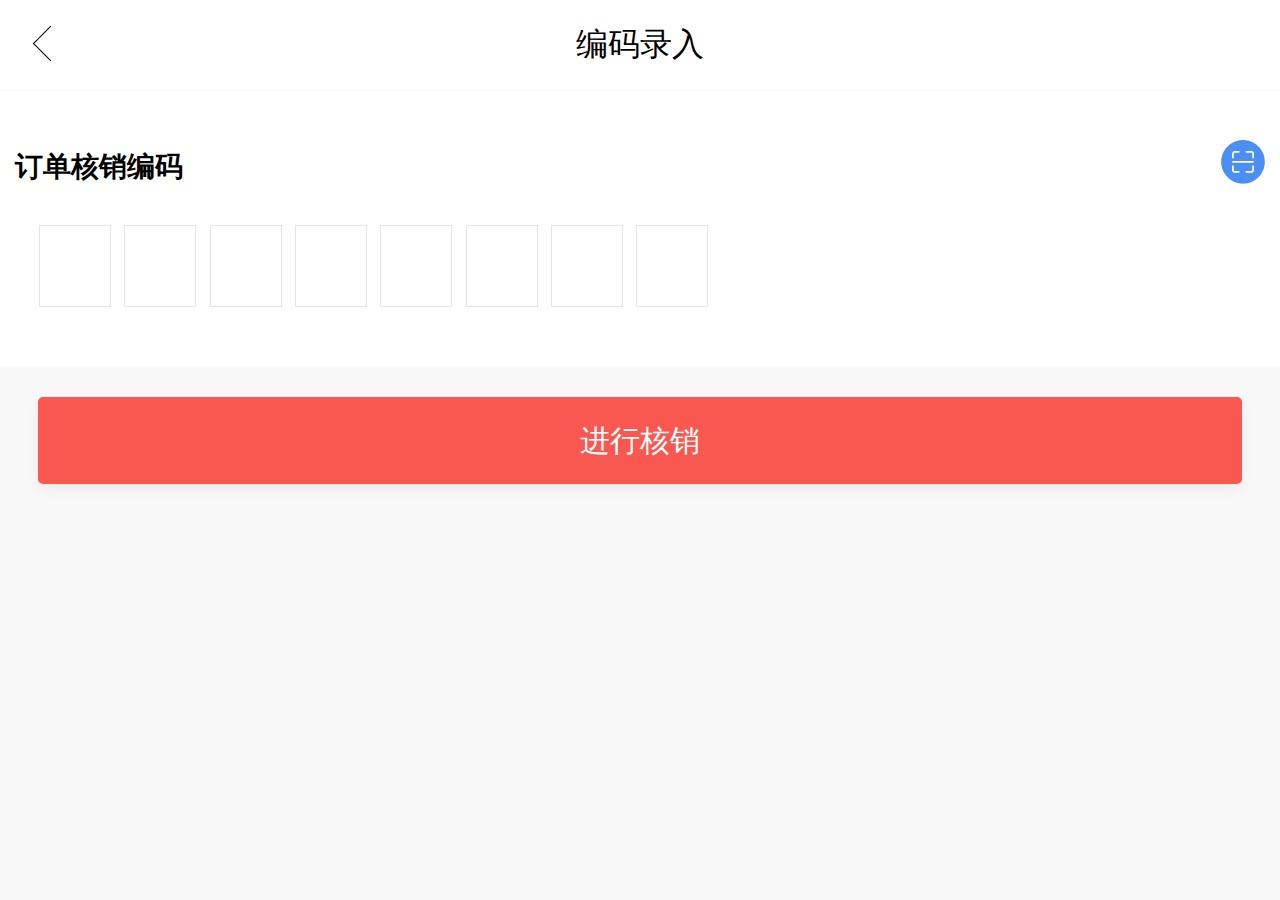
==== ziti/pages/10.1-订单详情 - 副本.html @ eacd0934 "dsadsad" ====
<!DOCTYPE html>
<html lang="zh-cmn-Hans">
<head>
    <meta charset="UTF-8">
<meta name="viewport" content="width=device-width,initial-scale=1,user-scalable=0,viewport-fit=cover">
<link rel="stylesheet" href="../assets/css/zpui.css"/>
<link rel="stylesheet" href="../assets/css/all.css"/>
<link rel="stylesheet" href="../assets/css/all.css"/>
<script src="../assets/js/page.js"></script>

    <title> 编码录入 </title>
</head>
<style>
        *{
            margin:0;
            padding:0;
        }
        #wrap {
            margin:auto;
            width: 300px;
        }
        #wrap input[type=text]{
            width:30px;
            height:20px;
            float:left;
            text-align:center;
        }
    </style>
<body>
<div class="page">
    <div class="page-hd">
        <div class="header bor-1px-b">
    <div class="header-left">
        <a href="javascript:history.go(-1)" class="left-arrow"></a>
    </div>
    <div class="header-title">编码录入</div>
    <div class="header-right">
        <a href="#"></a>
    </div>
</div>
    </div>

    <div class="page-bd">
        <div class="backf padding-60">
            <div class="weui-cell">
                <div class="weui-cell__bd"><span class="fs28 font-600">订单核销编码</span></div>
                <div class="weui-cell__ft"><span class="images-45"><img src="../assets/images/codeset.png"></span></div>
            </div>
            <div class="pwd-box">
                <input type="tel" maxlength="8" class="pwd-input" id="pwd-input">
                <div class="fake-box">
                    <input type="text" readonly="">
                    <input type="text" readonly="">
                    <input type="text" readonly="">
                    <input type="text" readonly="">
                    <input type="text" readonly="">
                    <input type="text" readonly="">
                    <input type="text" readonly="">
                    <input type="text" readonly="">
                </div>
            </div>
        </div>
        <div class="guly"><a href="#" class="button-an">进行核销</a></div>
    </div>

</div>




<script src="../assets/js/lib/jquery-2.1.4.js"></script>
<script src="../assets/js/jquery-weui.min.js"></script>

<script src="../assets/js/lib/jquery.min.2.1.3.js"></script>
<script src="../assets/js/lib/weui.min.js"></script>
<script src="../assets/js/comm.js"></script>

<script>
    var $input = $(".fake-box input");
    $("#pwd-input").on("input", function() {
        var pwd = $(this).val().trim();
        for (var i = 0, len = pwd.length; i < len; i++) {
            $input.eq("" + i + "").val(pwd[i]);
        }
        $input.each(function() {
            var index = $(this).index();
            if (index >= len) {
                $(this).val("");
            }
        });
        if (len == 8) {
            //执行其他操作
        }
    });
</script>



<!-- <script>

    $(".yter").keyup(function(){
        var str = $(this).val();
        var len =  str.length;
        if(len>=6){
            return 
        }
       
    });
        $(function () {
          $(".i-text").keyup(function()
          {
              console.log('asdfsaf');
            var inp_v = $(this).val();
            var inp_l = inp_v.length;

            for( var x = 0; x<=6; x++)
            {
              $("p").html( inp_l );
      
              $(".sixDigitPassword").find("i").eq( inp_l ).addClass("active").siblings("i").removeClass("active");
              $(".sixDigitPassword").find("i").eq( inp_l ).prevAll("i").find("b").css({"display":"block"});
              $(".sixDigitPassword").find("i").eq( inp_l - 1 ).nextAll("i").find("b").css({"display":"none"});
      
              $(".guangbiao").css({"left":inp_l * 51});
      
              if( inp_l == 0)
              {
                $(".sixDigitPassword").find("i").eq( 0 ).addClass("active").siblings("i").removeClass("active");
                $(".sixDigitPassword").find("b").css({"display":"none"});
                $(".guangbiao").css({"left":0});
              }
              else if( inp_l == 6)
              {
                $(".sixDigitPassword").find("b").css({"display":"block"});
                $(".sixDigitPassword").find("i").eq(5).addClass("active").siblings("i").removeClass("active");
                $(".guangbiao").css({"left":5 * 51});
              }
      
      
            }
          });
        })
      </script> -->
      



</body>
</html>
---- ziti/assets/css/zpui.css ----
html {
  -ms-text-size-adjust: 100%;
  -webkit-text-size-adjust: 100%;
}

body {
  line-height: 1.6;
  font-family: "PingFang SC", "Hiragino Sans GB", "Microsoft YaHei", sans-serif;
  font-size: 12px;
  background-color: #f8f8f8;
}

* {
  margin: 0;
  padding: 0;
}

a img {
  border: 0;
}

a {
  text-decoration: none;
  -webkit-tap-highlight-color: rgba(0, 0, 0, 0);
  color: #292828;
}

.bor-1px,
.bor-1px-t,
.bor-1px-b,
.bor-1px-tb,
.bor-1px-l,
.bor-1px-r {
  position: relative;
}

.bor-1px:before {
  content: " ";
  position: absolute;
  left: 0;
  top: 0;
  width: 200%;
  height: 1px;
  border: 1px solid #f5f5f5;
  color: #f5f5f5;
  height: 200%;
  -webkit-transform-origin: left top;
          transform-origin: left top;
  -webkit-transform: scale(0.5);
          transform: scale(0.5);
}

.bor-1px-t:before {
  content: " ";
  position: absolute;
  left: 0;
  top: 0;
  right: 0;
  height: 1px;
  border-top: 1px solid #eeeeee;
  color: #eeeeee;
  /*no*/
  -webkit-transform-origin: 0 0;
          transform-origin: 0 0;
  -webkit-transform: scaleY(0.5);
          transform: scaleY(0.5);
}

.bor-1px-b:after {
  content: " ";
  position: absolute;
  left: 0;
  bottom: 0;
  right: 0;
  height: 1px;
  border-bottom: 1px solid #eeeeee;
  color: #eeeeee;
  -webkit-transform-origin: 0 100%;
          transform-origin: 0 100%;
  -webkit-transform: scaleY(0.5);
          transform: scaleY(0.5);
}

.bor-1px-tb:before {
  content: " ";
  position: absolute;
  left: 0;
  top: 0;
  right: 0;
  height: 1px;
  border-top: 1px solid #eeeeee;
  color: #eeeeee;
  /*no*/
  -webkit-transform-origin: 0 0;
          transform-origin: 0 0;
  -webkit-transform: scaleY(0.5);
          transform: scaleY(0.5);
}

.bor-1px-tb:after {
  content: " ";
  position: absolute;
  left: 0;
  bottom: 0;
  right: 0;
  height: 1px;
  border-bottom: 1px solid #eeeeee;
  color: #eeeeee;
  -webkit-transform-origin: 0 100%;
          transform-origin: 0 100%;
  -webkit-transform: scaleY(0.5);
          transform: scaleY(0.5);
}

.bor-1px-l:before {
  content: " ";
  position: absolute;
  left: 0;
  top: 0;
  width: 1px;
  bottom: 0;
  border-left: 1px solid #eeeeee;
  color: #eeeeee;
  -webkit-transform-origin: 0 0;
          transform-origin: 0 0;
  -webkit-transform: scaleX(0.5);
          transform: scaleX(0.5);
}

.bor-1px-r:after {
  content: " ";
  position: absolute;
  right: 0;
  top: 0;
  width: 1px;
  bottom: 0;
  border-right: 1px solid #eeeeee;
  color: #eeeeee;
  -webkit-transform-origin: 100% 0;
          transform-origin: 100% 0;
  -webkit-transform: scaleX(0.5);
          transform: scaleX(0.5);
}

@font-face {
  font-weight: normal;
  font-style: normal;
  font-family: "weui";
  src: url('[data-uri]') format('truetype');
}

[class^="weui-icon-"],
[class*=" weui-icon-"] {
  display: inline-block;
  vertical-align: middle;
  font: normal normal normal 14px/1 "weui";
  font-size: inherit;
  text-rendering: auto;
  -webkit-font-smoothing: antialiased;
}

[class^="weui-icon-"]:before,
[class*=" weui-icon-"]:before {
  display: inline-block;
  margin-left: .2em;
  margin-right: .2em;
}

.weui-icon-circle:before {
  content: "\EA01";
}

/* '' */

.weui-icon-download:before {
  content: "\EA02";
}

/* '' */

.weui-icon-info:before {
  content: "\EA03";
}

/* '' */

.weui-icon-safe-success:before {
  content: "\EA04";
}

/* '' */

.weui-icon-safe-warn:before {
  content: "\EA05";
}

/* '' */

.weui-icon-success:before {
  content: "\EA06";
}

/* '' */

.weui-icon-success-circle:before {
  content: "\EA07";
}

/* '' */

.weui-icon-success-no-circle:before {
  content: "\EA08";
}

/* '' */

.weui-icon-waiting:before {
  content: "\EA09";
}

/* '' */

.weui-icon-waiting-circle:before {
  content: "\EA0A";
}

/* '' */

.weui-icon-warn:before {
  content: "\EA0B";
}

/* '' */

.weui-icon-info-circle:before {
  content: "\EA0C";
}

/* '' */

.weui-icon-cancel:before {
  content: "\EA0D";
}

/* '' */

.weui-icon-search:before {
  content: "\EA0E";
}

/* '' */

.weui-icon-clear:before {
  content: "\EA0F";
}

/* '' */

.weui-icon-back:before {
  content: "\EA10";
}

/* '' */

.weui-icon-delete:before {
  content: "\EA11";
}

/* '' */

[class^="weui-icon_"]:before,
[class*=" weui-icon_"]:before {
  margin: 0;
}

.weui-icon-success {
  font-size: 23px;
  color: #09BB07;
}

.weui-icon-waiting {
  font-size: 23px;
  color: #10AEFF;
}

.weui-icon-warn {
  font-size: 23px;
  color: #F43530;
}

.weui-icon-info {
  font-size: 23px;
  color: #10AEFF;
}

.weui-icon-success-circle {
  font-size: 23px;
  color: #09BB07;
}

.weui-icon-success-no-circle {
  font-size: 23px;
  color: #09BB07;
}

.weui-icon-waiting-circle {
  font-size: 23px;
  color: #10AEFF;
}

.weui-icon-circle {
  font-size: 23px;
  color: #C9C9C9;
}

.weui-icon-download {
  font-size: 23px;
  color: #09BB07;
}

.weui-icon-info-circle {
  font-size: 23px;
  color: #09BB07;
}

.weui-icon-safe-success {
  color: #09BB07;
}

.weui-icon-safe-warn {
  color: #FFBE00;
}

.weui-icon-cancel {
  color: #F43530;
  font-size: 22px;
}

.weui-icon-search {
  color: #B2B2B2;
  font-size: 14px;
}

.weui-icon-clear {
  color: #B2B2B2;
  font-size: 14px;
}

.weui-icon-delete.weui-icon_gallery-delete {
  color: #FFFFFF;
  font-size: 22px;
}

.weui-icon_msg {
  font-size: 93px;
}

.weui-icon_msg.weui-icon-warn {
  color: #F76260;
}

.weui-icon_msg-primary {
  font-size: 93px;
}

.weui-icon_msg-primary.weui-icon-warn {
  color: #FFBE00;
}

.weui-btn {
  position: relative;
  display: block;
  margin-left: auto;
  margin-right: auto;
  padding-left: 14px;
  padding-right: 14px;
  box-sizing: border-box;
  font-size: 18px;
  text-align: center;
  text-decoration: none;
  color: #FFFFFF;
  line-height: 2.55555556;
  /*no*/
  border-radius: 5px;
  -webkit-tap-highlight-color: rgba(0, 0, 0, 0);
  overflow: hidden;
}

.weui-btn:after {
  display: none;
  content: " ";
  width: 200%;
  height: 200%;
  position: absolute;
  top: 0;
  left: 0;
  border: 1px solid rgba(0, 0, 0, 0.2);
  -webkit-transform: scale(0.5);
          transform: scale(0.5);
  -webkit-transform-origin: 0 0;
          transform-origin: 0 0;
  box-sizing: border-box;
  border-radius: 10px;
}

.weui-btn_inline {
  display: inline-block;
}

.weui-btn_default {
  color: #000000;
  background-color: #F8F8F8;
}

.weui-btn_default:not(.weui-btn_disabled):visited {
  color: #000000;
}

.weui-btn_default:not(.weui-btn_disabled):active {
  color: rgba(0, 0, 0, 0.6);
  background-color: #DEDEDE;
}

.weui-btn_primary {
  background-color: #1AAD19;
}

.weui-btn_primary:not(.weui-btn_disabled):visited {
  color: #FFFFFF;
}

.weui-btn_primary:not(.weui-btn_disabled):active {
  color: rgba(255, 255, 255, 0.6);
  background-color: #179B16;
}

.weui-btn_warn {
  background-color: #E64340;
}

.weui-btn_warn:not(.weui-btn_disabled):visited {
  color: #FFFFFF;
}

.weui-btn_warn:not(.weui-btn_disabled):active {
  color: rgba(255, 255, 255, 0.6);
  background-color: #CE3C39;
}

.weui-btn_disabled {
  color: rgba(255, 255, 255, 0.6);
}

.weui-btn_disabled.weui-btn_default {
  color: rgba(0, 0, 0, 0.3);
  background-color: #F7F7F7;
}

.weui-btn_disabled.weui-btn_primary {
  background-color: #9ED99D;
}

.weui-btn_disabled.weui-btn_warn {
  background-color: #EC8B89;
}

.weui-btn_loading .weui-loading {
  margin: -0.2em 0.34em 0 0;
}

.weui-btn_loading.weui-btn_primary,
.weui-btn_loading.weui-btn_warn {
  color: rgba(255, 255, 255, 0.6);
}

.weui-btn_loading.weui-btn_primary {
  background-color: #179B16;
}

.weui-btn_loading.weui-btn_warn {
  background-color: #CE3C39;
}

.weui-btn_plain-primary {
  color: #1aad19;
  border: 0.006667rem solid #1aad19;
}

.weui-btn_plain-primary:not(.weui-btn_plain-disabled):active {
  color: rgba(26, 173, 25, 0.6);
  border-color: rgba(26, 173, 25, 0.6);
}

.weui-btn_plain-primary:after {
  border-width: 0;
}

.weui-btn_plain-default {
  color: #353535;
  border: 0.006667rem solid #353535;
}

.weui-btn_plain-default:not(.weui-btn_plain-disabled):active {
  color: rgba(53, 53, 53, 0.6);
  border-color: rgba(53, 53, 53, 0.6);
}

.weui-btn_plain-default:after {
  border-width: 0;
}

.weui-btn_plain-disabled {
  color: rgba(0, 0, 0, 0.2);
  border-color: rgba(0, 0, 0, 0.2);
}

button.weui-btn,
input.weui-btn {
  width: 100%;
  border-width: 0;
  outline: 0;
  -webkit-appearance: none;
}

button.weui-btn:focus,
input.weui-btn:focus {
  outline: 0;
}

button.weui-btn_inline,
input.weui-btn_inline,
button.weui-btn_mini,
input.weui-btn_mini {
  width: auto;
}

button.weui-btn_plain-primary,
input.weui-btn_plain-primary,
button.weui-btn_plain-default,
input.weui-btn_plain-default {
  border-width: 1px;
  background-color: transparent;
}

button {
  display: inline-block;
  border: 1px solid #eee;
  background-color: #fff;
  border-radius: 3px;
  position: relative;
  height: 36px;
  line-height: 36px;
  min-width: 60px;
}

.weui-btn_mini {
  display: inline-block;
  padding: 0 1.32em;
  line-height: 2.3;
  font-size: 0.086667rem;
}

/*gap between btn*/

.weui-btn + .weui-btn {
  margin-top: 0.1rem;
}

.weui-btn.weui-btn_inline + .weui-btn.weui-btn_inline {
  margin-top: auto;
  margin-left: 0.1rem;
}

.weui-btn-area {
  margin: 1.17647059em 0.1rem 0.3em;
}

.weui-btn-area_inline {
  display: -webkit-box;
  display: -webkit-flex;
  display: flex;
}

.weui-btn-area_inline .weui-btn {
  margin-top: auto;
  margin-right: 0.1rem;
  width: 100%;
  -webkit-box-flex: 1;
  -webkit-flex: 1;
          flex: 1;
}

.weui-btn-area_inline .weui-btn:last-child {
  margin-right: 0;
}

/*
z-index:
0: .weui-swiped-btn
1: .weui-cell_swiped .weui-cell__bd
2: .weui-cells和.weui-cell的1px线
*/

.weui-cells {
  margin-top: 1.17647059em;
  /*no*/
  background-color: #FFFFFF;
  line-height: 1.47058824;
  /*no*/
  font-size: 17px;
  overflow: hidden;
  position: relative;
}

.weui-cells:before {
  content: " ";
  position: absolute;
  left: 0;
  top: 0;
  right: 0;
  height: 1px;
  border-top: 1px solid #eeeeee;
  color: #eeeeee;
  /*no*/
  -webkit-transform-origin: 0 0;
          transform-origin: 0 0;
  -webkit-transform: scaleY(0.5);
          transform: scaleY(0.5);
  z-index: 2;
}

.weui-cells:after {
  content: " ";
  position: absolute;
  left: 0;
  bottom: 0;
  right: 0;
  height: 1px;
  border-bottom: 1px solid #eeeeee;
  color: #eeeeee;
  -webkit-transform-origin: 0 100%;
          transform-origin: 0 100%;
  -webkit-transform: scaleY(0.5);
          transform: scaleY(0.5);
  z-index: 2;
}

.weui-cells__title {
  margin-top: .77em;
  margin-bottom: .77em;
  padding-left: 15px;
  padding-right: 15px;
  color: #6e6e6e;
  font-size: 14px;
}

.weui-cells__title + .weui-cells {
  margin-top: 0;
}

.weui-cells__tips {
  margin-top: .3em;
  color: #6e6e6e;
  padding-left: 15px;
  padding-right: 15px;
  font-size: 14px;
}

.weui-cell {
  padding: 10px 15px;
  position: relative;
  display: -webkit-box;
  display: -webkit-flex;
  display: flex;
  -webkit-box-align: center;
  -webkit-align-items: center;
          align-items: center;
}

.weui-cell:before {
  content: " ";
  position: absolute;
  left: 0;
  top: 0;
  right: 0;
  height: 1px;
  border-top: 1px solid #eeeeee;
  color: #eeeeee;
  /*no*/
  -webkit-transform-origin: 0 0;
          transform-origin: 0 0;
  -webkit-transform: scaleY(0.5);
          transform: scaleY(0.5);
  left: 15px;
  z-index: 2;
}

.weui-cell:first-child:before {
  display: none;
}

.weui-cell_primary {
  -webkit-box-align: start;
  -webkit-align-items: flex-start;
          align-items: flex-start;
}

.weui-cell__bd {
  -webkit-box-flex: 1;
  -webkit-flex: 1;
          flex: 1;
}

.weui-cell__ft {
  text-align: right;
  color: #6e6e6e;
}

.weui-cell_swiped {
  display: block;
  padding: 0;
}

.weui-cell_swiped > .weui-cell__bd {
  position: relative;
  z-index: 1;
  background-color: #FFFFFF;
}

.weui-cell_swiped > .weui-cell__ft {
  position: absolute;
  right: 0;
  top: 0;
  bottom: 0;
  display: -webkit-box;
  display: -webkit-flex;
  display: flex;
  color: #FFFFFF;
}

.weui-swiped-btn {
  display: block;
  padding: 0.066667rem 1em;
  line-height: 1.47058824;
  /*no*/
  color: inherit;
}

.weui-swiped-btn_default {
  background-color: #C7C7CC;
}

.weui-swiped-btn_warn {
  background-color: #FF3B30;
}

.weui-cell_access {
  -webkit-tap-highlight-color: rgba(0, 0, 0, 0);
  color: inherit;
}

.weui-cell_access:active {
  background-color: rgba(246, 246, 246, 0.6);
}

.weui-cell_access .weui-cell__ft {
  padding-right: 13px;
  position: relative;
}

.weui-cell_access .weui-cell__ft:after {
  content: " ";
  display: inline-block;
  height: 6px;
  width: 6px;
  border-width: 0.006667rem 0.006667rem 0 0;
  border-color: #C8C8CD;
  border-style: solid;
  -webkit-transform: matrix(0.71, 0.71, -0.71, 0.71, 0, 0);
          transform: matrix(0.71, 0.71, -0.71, 0.71, 0, 0);
  position: relative;
  top: -2px;
  /*no*/
  position: absolute;
  top: 50%;
  margin-top: -4px;
  right: 2px;
}

.weui-cell_link {
  color: #586C94;
  font-size: 14px;
}

.weui-cell_link:first-child:before {
  display: block;
}

.weui-check__label {
  -webkit-tap-highlight-color: rgba(0, 0, 0, 0);
}

.weui-check__label:active {
  background-color: rgba(246, 246, 246, 0.6);
}

.weui-check {
  position: absolute;
  left: -9999em;
}

.weui-cells_radio .weui-cell__ft {
  padding-left: 0.35em;
  /*no*/
}

.weui-cells_radio .weui-check:checked + .weui-icon-checked:before {
  display: block;
  content: '\EA08';
  color: #09BB07;
  font-size: 16px;
}

.weui-cells_checkbox .weui-cell__hd {
  padding-right: 0.35em;
  /*no*/
}

.weui-cells_checkbox .weui-icon-checked:before {
  content: '\EA01';
  color: #C9C9C9;
  font-size: 18px;
  display: block;
}

.weui-cells_checkbox .weui-check:checked + .weui-icon-checked:before {
  content: '\EA06';
  color: #ff768d;
}

.weui-label {
  display: block;
  width: 0.7rem;
  word-wrap: break-word;
  word-break: break-all;
}

.weui-input {
  width: 100%;
  border: 0;
  outline: 0;
  -webkit-appearance: none;
  background-color: transparent;
  font-size: inherit;
  color: inherit;
  height: 1.47058824em;
  /*no*/
  line-height: 1.47058824;
  /*no*/
  font-family: "PingFang SC", "Hiragino Sans GB", "Microsoft YaHei";
}

.weui-input::-webkit-outer-spin-button,
.weui-input::-webkit-inner-spin-button {
  -webkit-appearance: none;
  margin: 0;
}

.weui-textarea {
  display: block;
  border: 0;
  resize: none;
  width: 100%;
  color: inherit;
  font-size: 1em;
  line-height: inherit;
  outline: 0;
}

.weui-textarea-counter {
  color: #B2B2B2;
  text-align: right;
}

.weui-cell_warn .weui-textarea-counter {
  color: #E64340;
}

.weui-toptips {
  display: none;
  position: fixed;
  -webkit-transform: translateZ(0);
          transform: translateZ(0);
  top: 0;
  left: 0;
  right: 0;
  padding: 5px;
  font-size: 14px;
  text-align: center;
  color: #FFF;
  z-index: 5000;
  word-wrap: break-word;
  word-break: break-all;
}

.weui-toptips_warn {
  background-color: #E64340;
}

.weui-cells_form .weui-cell__ft {
  font-size: 0;
}

.weui-cells_form .weui-icon-warn {
  display: none;
}

.weui-cells_form input,
.weui-cells_form textarea,
.weui-cells_form label[for] {
  -webkit-tap-highlight-color: rgba(0, 0, 0, 0);
}

.weui-cell_warn {
  color: #E64340;
}

.weui-cell_warn .weui-icon-warn {
  display: inline-block;
}

.weui-form-preview {
  position: relative;
  background-color: #FFFFFF;
}

.weui-form-preview:before {
  content: " ";
  position: absolute;
  left: 0;
  top: 0;
  right: 0;
  height: 1px;
  border-top: 1px solid #eeeeee;
  color: #eeeeee;
  /*no*/
  -webkit-transform-origin: 0 0;
          transform-origin: 0 0;
  -webkit-transform: scaleY(0.5);
          transform: scaleY(0.5);
}

.weui-form-preview:after {
  content: " ";
  position: absolute;
  left: 0;
  bottom: 0;
  right: 0;
  height: 1px;
  border-bottom: 1px solid #eeeeee;
  color: #eeeeee;
  -webkit-transform-origin: 0 100%;
          transform-origin: 0 100%;
  -webkit-transform: scaleY(0.5);
          transform: scaleY(0.5);
}

.weui-form-preview__hd {
  position: relative;
  padding: 0.066667rem 0.1rem;
  text-align: right;
  line-height: 2.5em;
}

.weui-form-preview__hd:after {
  content: " ";
  position: absolute;
  left: 0;
  bottom: 0;
  right: 0;
  height: 1px;
  border-bottom: 1px solid #eeeeee;
  color: #eeeeee;
  -webkit-transform-origin: 0 100%;
          transform-origin: 0 100%;
  -webkit-transform: scaleY(0.5);
          transform: scaleY(0.5);
  left: 0.1rem;
}

.weui-form-preview__hd .weui-form-preview__value {
  font-style: normal;
  font-size: 1.6em;
}

.weui-form-preview__bd {
  padding: 0.066667rem 0.1rem;
  font-size: .9em;
  text-align: right;
  color: #6e6e6e;
  line-height: 2;
}

.weui-form-preview__ft {
  position: relative;
  line-height: 50px;
  display: -webkit-box;
  display: -webkit-flex;
  display: flex;
}

.weui-form-preview__ft:before {
  content: " ";
  position: absolute;
  left: 0;
  top: 0;
  right: 0;
  height: 1px;
  border-top: 1px solid #D5D5D6;
  color: #D5D5D6;
  /*no*/
  -webkit-transform-origin: 0 0;
          transform-origin: 0 0;
  -webkit-transform: scaleY(0.5);
          transform: scaleY(0.5);
}

.weui-form-preview__item {
  overflow: hidden;
}

.weui-form-preview__label {
  float: left;
  margin-right: 1em;
  min-width: 4em;
  color: #6e6e6e;
  text-align: justify;
  text-align-last: justify;
}

.weui-form-preview__value {
  display: block;
  overflow: hidden;
  word-break: normal;
  word-wrap: break-word;
}

.weui-form-preview__btn {
  position: relative;
  display: block;
  -webkit-box-flex: 1;
  -webkit-flex: 1;
          flex: 1;
  color: #3CC51F;
  text-align: center;
  -webkit-tap-highlight-color: rgba(0, 0, 0, 0);
}

button.weui-form-preview__btn {
  background-color: transparent;
  border: 0;
  outline: 0;
  line-height: inherit;
  font-size: inherit;
}

.weui-form-preview__btn:active {
  background-color: #EEEEEE;
}

.weui-form-preview__btn:after {
  content: " ";
  position: absolute;
  left: 0;
  top: 0;
  width: 1px;
  bottom: 0;
  border-left: 1px solid #D5D5D6;
  color: #D5D5D6;
  -webkit-transform-origin: 0 0;
          transform-origin: 0 0;
  -webkit-transform: scaleX(0.5);
          transform: scaleX(0.5);
}

.weui-form-preview__btn:first-child:after {
  display: none;
}

.weui-form-preview__btn_default {
  color: #6e6e6e;
}

.weui-form-preview__btn_primary {
  color: #0BB20C;
}

.weui-cell_select {
  padding: 0;
}

.weui-cell_select .weui-select {
  padding-right: 30px;
}

.weui-cell_select .weui-cell__bd:after {
  content: " ";
  display: inline-block;
  height: 6px;
  width: 6px;
  border-width: 0.013333rem 0.013333rem 0 0;
  border-color: #C8C8CD;
  border-style: solid;
  -webkit-transform: matrix(0.71, 0.71, -0.71, 0.71, 0, 0);
          transform: matrix(0.71, 0.71, -0.71, 0.71, 0, 0);
  position: relative;
  top: -2px;
  /*no*/
  position: absolute;
  top: 50%;
  right: 0.1rem;
  margin-top: -4px;
}

.weui-select {
  -webkit-appearance: none;
  border: 0;
  outline: 0;
  background-color: transparent;
  width: 100%;
  font-size: inherit;
  height: 45px;
  line-height: 45px;
  position: relative;
  z-index: 1;
  padding-left: 15px;
}

.weui-cell_select-before {
  padding-right: 15px;
}

.weui-cell_select-before .weui-select {
  width: 105px;
  box-sizing: border-box;
}

.weui-cell_select-before .weui-cell__hd {
  position: relative;
}

.weui-cell_select-before .weui-cell__hd:after {
  content: " ";
  position: absolute;
  right: 0;
  top: 0;
  width: 1px;
  bottom: 0;
  border-right: 1px solid #eeeeee;
  color: #eeeeee;
  -webkit-transform-origin: 100% 0;
          transform-origin: 100% 0;
  -webkit-transform: scaleX(0.5);
          transform: scaleX(0.5);
}

.weui-cell_select-before .weui-cell__hd:before {
  content: " ";
  display: inline-block;
  height: 6px;
  width: 6px;
  border-width: 0.013333rem 0.013333rem 0 0;
  border-color: #C8C8CD;
  border-style: solid;
  -webkit-transform: matrix(0.71, 0.71, -0.71, 0.71, 0, 0);
          transform: matrix(0.71, 0.71, -0.71, 0.71, 0, 0);
  position: relative;
  top: -2px;
  /*no*/
  position: absolute;
  top: 50%;
  right: 0.1rem;
  margin-top: -4px;
}

.weui-cell_select-before .weui-cell__bd {
  padding-left: 0.1rem;
}

.weui-cell_select-before .weui-cell__bd:after {
  display: none;
}

.weui-cell_select-after {
  padding-left: 0.1rem;
}

.weui-cell_select-after .weui-select {
  padding-left: 0;
}

.weui-cell_vcode {
  padding-top: 0;
  padding-right: 0;
  padding-bottom: 0;
}

.weui-vcode-img {
  margin-left: 5px;
  height: 0.3rem;
  vertical-align: middle;
}

.weui-vcode-btn {
  display: inline-block;
  height: 45px;
  margin-left: 5px;
  padding: 0 0.6em 0 0.7em;
  border-left: 1px solid #E5E5E5;
  line-height: 45px;
  vertical-align: middle;
  font-size: 17px;
  color: #3CC51F;
}

button.weui-vcode-btn {
  background-color: transparent;
  border-top: 0;
  border-right: 0;
  border-bottom: 0;
  outline: 0;
}

.weui-vcode-btn:active {
  color: #52a341;
}

/*no*/

.weui-gallery {
  display: none;
  position: fixed;
  top: 0;
  right: 0;
  bottom: 0;
  left: 0;
  background-color: #000000;
  z-index: 1000;
}

.weui-gallery__img {
  position: absolute;
  top: 0;
  right: 0;
  bottom: 0.4rem;
  left: 0;
  background: center center no-repeat;
  background-size: contain;
}

.weui-gallery__opr {
  position: absolute;
  right: 0;
  bottom: 0;
  left: 0;
  background-color: #0D0D0D;
  color: #FFFFFF;
  line-height: 0.4rem;
  text-align: center;
}

.weui-gallery__del {
  display: block;
}

.weui-cell_switch {
  padding-top: 6.5px;
  padding-bottom: 6.5px;
}

.weui-switch {
  -webkit-appearance: none;
          appearance: none;
}

.weui-switch,
.weui-switch-cp__box {
  position: relative;
  width: 52px;
  height: 0.213333rem;
  border: 0.006667rem solid #DFDFDF;
  outline: 0;
  border-radius: 16px;
  box-sizing: border-box;
  background-color: #DFDFDF;
  -webkit-transition: background-color 0.1s, border 0.1s;
  transition: background-color 0.1s, border 0.1s;
}

.weui-switch:before,
.weui-switch-cp__box:before {
  content: " ";
  position: absolute;
  top: 0;
  left: 0;
  width: 50px;
  height: 0.2rem;
  border-radius: 15px;
  background-color: #FDFDFD;
  -webkit-transition: -webkit-transform 0.35s cubic-bezier(0.45, 1, 0.4, 1);
  transition: -webkit-transform 0.35s cubic-bezier(0.45, 1, 0.4, 1);
  transition: transform 0.35s cubic-bezier(0.45, 1, 0.4, 1);
  transition: transform 0.35s cubic-bezier(0.45, 1, 0.4, 1), -webkit-transform 0.35s cubic-bezier(0.45, 1, 0.4, 1);
}

.weui-switch:after,
.weui-switch-cp__box:after {
  content: " ";
  position: absolute;
  top: 0;
  left: 0;
  width: 0.2rem;
  height: 0.2rem;
  border-radius: 0.1rem;
  background-color: #FFFFFF;
  box-shadow: 0 1px 3px rgba(0, 0, 0, 0.4);
  -webkit-transition: -webkit-transform 0.35s cubic-bezier(0.4, 0.4, 0.25, 1.35);
  transition: -webkit-transform 0.35s cubic-bezier(0.4, 0.4, 0.25, 1.35);
  transition: transform 0.35s cubic-bezier(0.4, 0.4, 0.25, 1.35);
  transition: transform 0.35s cubic-bezier(0.4, 0.4, 0.25, 1.35), -webkit-transform 0.35s cubic-bezier(0.4, 0.4, 0.25, 1.35);
}

.weui-switch:checked,
.weui-switch-cp__input:checked ~ .weui-switch-cp__box {
  border-color: #04BE02;
  background-color: #04BE02;
}

.weui-switch:checked:before,
.weui-switch-cp__input:checked ~ .weui-switch-cp__box:before {
  -webkit-transform: scale(0);
          transform: scale(0);
}

.weui-switch:checked:after,
.weui-switch-cp__input:checked ~ .weui-switch-cp__box:after {
  -webkit-transform: translateX(20px);
          transform: translateX(20px);
}

.weui-switch-cp__input {
  position: absolute;
  left: -9999px;
}

.weui-switch-cp__box {
  display: block;
}

.weui-uploader__hd {
  display: -webkit-box;
  display: -webkit-flex;
  display: flex;
  padding-bottom: 10px;
  -webkit-box-align: center;
  -webkit-align-items: center;
          align-items: center;
}

.weui-uploader__title {
  -webkit-box-flex: 1;
  -webkit-flex: 1;
          flex: 1;
}

.weui-uploader__info {
  color: #B2B2B2;
}

.weui-uploader__bd {
  margin-bottom: -4px;
  margin-right: -9px;
  overflow: hidden;
}

.weui-uploader__files {
  list-style: none;
}

.weui-uploader__file {
  float: left;
  margin-right: 9px;
  margin-bottom: 9px;
  width: 79px;
  height: 79px;
  background: no-repeat center center;
  background-size: cover;
}

.weui-uploader__file_status {
  position: relative;
}

.weui-uploader__file_status:before {
  content: " ";
  position: absolute;
  top: 0;
  right: 0;
  bottom: 0;
  left: 0;
  background-color: rgba(0, 0, 0, 0.5);
}

.weui-uploader__file_status .weui-uploader__file-content {
  display: block;
}

.weui-uploader__file-content {
  display: none;
  position: absolute;
  top: 50%;
  left: 50%;
  -webkit-transform: translate(-50%, -50%);
          transform: translate(-50%, -50%);
  color: #FFFFFF;
}

.weui-uploader__file-content .weui-icon-warn {
  display: inline-block;
}

.weui-uploader__input-box {
  float: left;
  position: relative;
  margin-right: 9px;
  margin-bottom: 9px;
  width: 77px;
  height: 77px;
  border: 1px solid #D9D9D9;
}

.weui-uploader__input-box:before,
.weui-uploader__input-box:after {
  content: " ";
  position: absolute;
  top: 50%;
  left: 50%;
  -webkit-transform: translate(-50%, -50%);
          transform: translate(-50%, -50%);
  background-color: #D9D9D9;
}

.weui-uploader__input-box:before {
  width: 2px;
  height: 39.5px;
}

.weui-uploader__input-box:after {
  width: 39.5px;
  height: 2px;
}

.weui-uploader__input-box:active {
  border-color: #999999;
}

.weui-uploader__input-box:active:before,
.weui-uploader__input-box:active:after {
  background-color: #999999;
}

.weui-uploader__input {
  position: absolute;
  z-index: 1;
  top: 0;
  left: 0;
  width: 100%;
  height: 100%;
  opacity: 0;
  -webkit-tap-highlight-color: rgba(0, 0, 0, 0);
}

.weui-msg {
  padding-top: 36px;
  text-align: center;
}

.weui-msg__icon-area {
  margin-bottom: 30px;
}

.weui-msg__text-area {
  margin-bottom: 25px;
  padding: 0 20px;
}

.weui-msg__text-area a {
  color: #586C94;
}

.weui-msg__title {
  margin-bottom: 5px;
  font-weight: 400;
  font-size: 20px;
}

.weui-msg__desc {
  font-size: 14px;
  color: #6e6e6e;
}

.weui-msg__opr-area {
  margin-bottom: 25px;
}

.weui-msg__extra-area {
  margin-bottom: 15px;
  font-size: 14px;
  color: #6e6e6e;
}

.weui-msg__extra-area a {
  color: #586C94;
}

@media screen and (min-height: 438px) {
  .weui-msg__extra-area {
    position: fixed;
    left: 0;
    bottom: 0;
    width: 100%;
    text-align: center;
  }
}

.weui-article {
  padding: 20px 15px;
  font-size: 15px;
}

.weui-article section {
  margin-bottom: 1.5em;
}

.weui-article h1 {
  font-size: 18px;
  font-weight: 400;
  margin-bottom: .9em;
}

.weui-article h2 {
  font-size: 16px;
  font-weight: 400;
  margin-bottom: .34em;
}

.weui-article h3 {
  font-weight: 400;
  font-size: 15px;
  margin-bottom: .34em;
}

.weui-article * {
  max-width: 100%;
  box-sizing: border-box;
  word-wrap: break-word;
}

.weui-article p {
  margin: 0 0 .8em;
}

.weui-tabbar {
  display: -webkit-box;
  display: -webkit-flex;
  display: flex;
  position: absolute;
  z-index: 500;
  bottom: 0;
  width: 100%;
  background-color: #F7F7FA;
}

.weui-tabbar__item {
  display: block;
  -webkit-box-flex: 1;
  -webkit-flex: 1;
          flex: 1;
  padding: 5px 0 0;
  font-size: 0;
  color: #6e6e6e;
  text-align: center;
  -webkit-tap-highlight-color: rgba(0, 0, 0, 0);
}

.weui-tabbar__item.weui-bar__item_on .weui-tabbar__icon,
.weui-tabbar__item.weui-bar__item_on .weui-tabbar__icon > i,
.weui-tabbar__item.weui-bar__item_on .weui-tabbar__label {
  color: #09BB07;
}

.weui-tabbar__icon {
  display: inline-block;
  width: 27px;
  height: 27px;
}

i.weui-tabbar__icon,
.weui-tabbar__icon > i {
  font-size: 24px;
  color: #6e6e6e;
}

.weui-tabbar__icon img {
  width: 100%;
  height: 100%;
}

.weui-tabbar__label {
  text-align: center;
  color: #6e6e6e;
  font-size: 10px;
  line-height: 1.8;
}

.weui-navbar {
  display: -webkit-box;
  display: -webkit-flex;
  display: flex;
  position: absolute;
  z-index: 500;
  top: 0;
  width: 100%;
  background-color: #fff;
}

.weui-navbar + .weui-tab__panel {
  padding-top: 50px;
  padding-bottom: 0;
}

.weui-navbar__item {
  position: relative;
  display: block;
  -webkit-box-flex: 1;
  -webkit-flex: 1;
          flex: 1;
  text-align: center;
  font-size: 15px;
  -webkit-tap-highlight-color: rgba(0, 0, 0, 0);
}

.weui-navbar__item:active {
  background-color: #EDEDED;
}

.weui-navbar__item.weui-bar__item_on {
  background-color: #fff;
  color: #ff5a76;
}

.weui-tab {
  position: relative;
  height: 100%;
}

.weui-tab__panel {
  box-sizing: border-box;
  height: 100%;
  padding-bottom: 50px;
  overflow: auto;
  -webkit-overflow-scrolling: touch;
}

.weui-tab__content {
  display: none;
}

.weui-progress {
  display: -webkit-box;
  display: -webkit-flex;
  display: flex;
  -webkit-box-align: center;
  -webkit-align-items: center;
          align-items: center;
}

.weui-progress__bar {
  background-color: #EBEBEB;
  height: 3px;
  -webkit-box-flex: 1;
  -webkit-flex: 1;
          flex: 1;
}

.weui-progress__inner-bar {
  width: 0;
  height: 100%;
  background-color: #09BB07;
}

.weui-progress__opr {
  display: block;
  margin-left: 15px;
  font-size: 0;
}

.weui-panel {
  background-color: #FFFFFF;
  margin-top: 10px;
  position: relative;
  overflow: hidden;
}

.weui-panel:before {
  content: " ";
  position: absolute;
  left: 0;
  top: 0;
  right: 0;
  height: 1px;
  border-top: 1px solid #f5f5f5;
  color: #f5f5f5;
  /*no*/
  -webkit-transform-origin: 0 0;
          transform-origin: 0 0;
  -webkit-transform: scaleY(0.5);
          transform: scaleY(0.5);
}

.weui-panel:after {
  content: " ";
  position: absolute;
  left: 0;
  bottom: 0;
  right: 0;
  height: 1px;
  border-bottom: 1px solid #f5f5f5;
  color: #f5f5f5;
  -webkit-transform-origin: 0 100%;
          transform-origin: 0 100%;
  -webkit-transform: scaleY(0.5);
          transform: scaleY(0.5);
}

.weui-panel__hd {
  padding: 14px 15px 14px;
  color: #6e6e6e;
  font-size: 13px;
  position: relative;
  display: -webkit-box;
  display: -webkit-flex;
  display: flex;
  -webkit-box-pack: justify;
  -webkit-justify-content: space-between;
          justify-content: space-between;
}

.weui-panel__hd:after {
  content: " ";
  position: absolute;
  left: 0;
  bottom: 0;
  right: 0;
  height: 1px;
  border-bottom: 1px solid #f5f5f5;
  color: #f5f5f5;
  -webkit-transform-origin: 0 100%;
          transform-origin: 0 100%;
  -webkit-transform: scaleY(0.5);
          transform: scaleY(0.5);
  left: 15px;
}

.weui-media-box {
  padding: 15px;
  position: relative;
}

.weui-media-box:before {
  content: " ";
  position: absolute;
  left: 0;
  top: 0;
  right: 0;
  height: 1px;
  border-top: 1px solid #f5f5f5;
  color: #f5f5f5;
  /*no*/
  -webkit-transform-origin: 0 0;
          transform-origin: 0 0;
  -webkit-transform: scaleY(0.5);
          transform: scaleY(0.5);
  left: 15px;
}

.weui-media-box:first-child:before {
  display: none;
}

a.weui-media-box {
  color: #000000;
  -webkit-tap-highlight-color: rgba(0, 0, 0, 0);
}

a.weui-media-box:active {
  background-color: rgba(246, 246, 246, 0.6);
}

.weui-media-box__title {
  font-weight: 400;
  font-size: 17px;
  width: auto;
  overflow: hidden;
  text-overflow: ellipsis;
  white-space: nowrap;
  word-wrap: normal;
  word-wrap: break-word;
  word-break: break-all;
}

.weui-media-box__desc {
  color: #6e6e6e;
  font-size: 13px;
  line-height: 1.2;
  overflow: hidden;
  text-overflow: ellipsis;
  display: -webkit-box;
  -webkit-box-orient: vertical;
  -webkit-line-clamp: 2;
}

.weui-media-box__info {
  margin-top: 15px;
  padding-bottom: 5px;
  font-size: 13px;
  color: #CECECE;
  line-height: 1em;
  list-style: none;
  overflow: hidden;
}

.weui-media-box__info__meta {
  float: left;
  padding-right: 1em;
}

.weui-media-box__info__meta_extra {
  padding-left: 1em;
  border-left: 1px solid #CECECE;
}

.weui-media-box_text .weui-media-box__title {
  margin-bottom: 8px;
}

.weui-media-box_appmsg {
  display: -webkit-box;
  display: -webkit-flex;
  display: flex;
  -webkit-box-align: center;
  -webkit-align-items: center;
          align-items: center;
}

.weui-media-box_appmsg .weui-media-box__hd {
  margin-right: .8em;
  width: 60px;
  height: 60px;
  line-height: 60px;
  text-align: center;
}

.weui-media-box_appmsg .weui-media-box__thumb {
  width: 100%;
  max-height: 100%;
  vertical-align: top;
}

.weui-media-box_appmsg .weui-media-box__bd {
  -webkit-box-flex: 1;
  -webkit-flex: 1;
          flex: 1;
  min-width: 0;
}

.weui-media-box_small-appmsg {
  padding: 0;
}

.weui-media-box_small-appmsg .weui-cells {
  margin-top: 0;
}

.weui-media-box_small-appmsg .weui-cells:before {
  display: none;
}

.weui-grids {
  position: relative;
  overflow: hidden;
}

.weui-grids:before {
  content: " ";
  position: absolute;
  left: 0;
  top: 0;
  right: 0;
  height: 1px;
  border-top: 1px solid #D9D9D9;
  color: #D9D9D9;
  /*no*/
  -webkit-transform-origin: 0 0;
          transform-origin: 0 0;
  -webkit-transform: scaleY(0.5);
          transform: scaleY(0.5);
}

.weui-grids:after {
  content: " ";
  position: absolute;
  left: 0;
  top: 0;
  width: 1px;
  bottom: 0;
  border-left: 1px solid #D9D9D9;
  color: #D9D9D9;
  -webkit-transform-origin: 0 0;
          transform-origin: 0 0;
  -webkit-transform: scaleX(0.5);
          transform: scaleX(0.5);
}

.weui-grid {
  position: relative;
  float: left;
  padding: 20px 10px;
  width: 33.33333333%;
  /*no*/
  box-sizing: border-box;
}

.weui-grid:before {
  content: " ";
  position: absolute;
  right: 0;
  top: 0;
  width: 1px;
  bottom: 0;
  border-right: 1px solid #D9D9D9;
  color: #D9D9D9;
  -webkit-transform-origin: 100% 0;
          transform-origin: 100% 0;
  -webkit-transform: scaleX(0.5);
          transform: scaleX(0.5);
}

.weui-grid:after {
  content: " ";
  position: absolute;
  left: 0;
  bottom: 0;
  right: 0;
  height: 1px;
  border-bottom: 1px solid #D9D9D9;
  color: #D9D9D9;
  -webkit-transform-origin: 0 100%;
          transform-origin: 0 100%;
  -webkit-transform: scaleY(0.5);
          transform: scaleY(0.5);
}

.weui-grid:active {
  background-color: #ECECEC;
}

.weui-grid__icon {
  width: 28px;
  height: 28px;
  margin: 0 auto;
}

.weui-grid__icon img {
  display: block;
  width: 100%;
  height: 100%;
}

.weui-grid__icon + .weui-grid__label {
  margin-top: 5px;
}

.weui-grid__label {
  display: block;
  text-align: center;
  color: #000000;
  font-size: 14px;
  white-space: nowrap;
  text-overflow: ellipsis;
  overflow: hidden;
}

.weui-footer {
  color: #6e6e6e;
  font-size: 14px;
  text-align: center;
}

.weui-footer a {
  color: #586C94;
}

.weui-footer_fixed-bottom {
  position: fixed;
  bottom: .52em;
  left: 0;
  right: 0;
}

.weui-footer__links {
  font-size: 0;
}

.weui-footer__link {
  display: inline-block;
  vertical-align: top;
  margin: 0 .62em;
  position: relative;
  font-size: 14px;
}

.weui-footer__link:before {
  content: " ";
  position: absolute;
  left: 0;
  top: 0;
  width: 1px;
  bottom: 0;
  border-left: 1px solid #eeeeee;
  color: #eeeeee;
  -webkit-transform-origin: 0 0;
          transform-origin: 0 0;
  -webkit-transform: scaleX(0.5);
          transform: scaleX(0.5);
  left: -0.65em;
  top: .36em;
  bottom: .36em;
}

.weui-footer__link:first-child:before {
  display: none;
}

.weui-footer__text {
  padding: 0 .34em;
  font-size: 12px;
}

.weui-flex {
  display: -webkit-box;
  display: -webkit-flex;
  display: flex;
}

.weui-flex__item {
  -webkit-box-flex: 1;
  -webkit-flex: 1;
          flex: 1;
}

.weui-dialog {
  position: fixed;
  z-index: 5000;
  width: 80%;
  max-width: 300px;
  top: 50%;
  left: 50%;
  -webkit-transform: translate(-50%, -50%);
          transform: translate(-50%, -50%);
  background-color: #FFFFFF;
  text-align: center;
  border-radius: 3px;
  overflow: hidden;
}

.weui-dialog__hd {
  padding: 1.3em 1.6em 0.5em;
}

.weui-dialog__title {
  font-weight: 400;
  font-size: 18px;
}

.weui-dialog__bd {
  padding: 0 1.6em 0.8em;
  min-height: 40px;
  font-size: 15px;
  line-height: 1.3;
  word-wrap: break-word;
  word-break: break-all;
  color: #6e6e6e;
}

.weui-dialog__bd:first-child {
  padding: 2.7em 0.133333rem 1.7em;
  color: #353535;
}

.weui-dialog__ft {
  position: relative;
  line-height: 48px;
  font-size: 18px;
  display: -webkit-box;
  display: -webkit-flex;
  display: flex;
}

.weui-dialog__ft:after {
  content: " ";
  position: absolute;
  left: 0;
  top: 0;
  right: 0;
  height: 1px;
  border-top: 1px solid #D5D5D6;
  color: #D5D5D6;
  /*no*/
  -webkit-transform-origin: 0 0;
          transform-origin: 0 0;
  -webkit-transform: scaleY(0.5);
          transform: scaleY(0.5);
}

.weui-dialog__btn {
  display: block;
  -webkit-box-flex: 1;
  -webkit-flex: 1;
          flex: 1;
  color: #3CC51F;
  text-decoration: none;
  -webkit-tap-highlight-color: rgba(0, 0, 0, 0);
  position: relative;
}

.weui-dialog__btn:active {
  background-color: #EEEEEE;
}

.weui-dialog__btn:after {
  content: " ";
  position: absolute;
  left: 0;
  top: 0;
  width: 1px;
  bottom: 0;
  border-left: 1px solid #D5D5D6;
  color: #D5D5D6;
  -webkit-transform-origin: 0 0;
          transform-origin: 0 0;
  -webkit-transform: scaleX(0.5);
          transform: scaleX(0.5);
}

.weui-dialog__btn:first-child:after {
  display: none;
}

.weui-dialog__btn_default {
  color: #353535;
}

.weui-dialog__btn_primary {
  color: #0BB20C;
}

.weui-skin_android .weui-dialog {
  text-align: left;
  box-shadow: 0 6px 30px 0 rgba(0, 0, 0, 0.1);
}

.weui-skin_android .weui-dialog__title {
  font-size: 21px;
}

.weui-skin_android .weui-dialog__hd {
  text-align: left;
}

.weui-skin_android .weui-dialog__bd {
  color: #6e6e6e;
  padding: 0.25em 1.6em 2em;
  font-size: 17px;
  text-align: left;
}

.weui-skin_android .weui-dialog__bd:first-child {
  padding: 1.6em 1.6em 2em;
  color: #353535;
}

.weui-skin_android .weui-dialog__ft {
  display: block;
  text-align: right;
  line-height: 42px;
  font-size: 16px;
  padding: 0 1.6em 0.7em;
  /*no*/
}

.weui-skin_android .weui-dialog__ft:after {
  display: none;
}

.weui-skin_android .weui-dialog__btn {
  display: inline-block;
  vertical-align: top;
  padding: 0 .8em;
}

.weui-skin_android .weui-dialog__btn:after {
  display: none;
}

.weui-skin_android .weui-dialog__btn:active {
  background-color: rgba(0, 0, 0, 0.06);
}

.weui-skin_android .weui-dialog__btn:visited {
  background-color: rgba(0, 0, 0, 0.06);
}

.weui-skin_android .weui-dialog__btn:last-child {
  margin-right: -0.8em;
}

.weui-skin_android .weui-dialog__btn_default {
  color: #808080;
}

@media screen and (min-width: 1024px) {
  .weui-dialog {
    width: 35%;
  }
}

.weui-toast {
  position: fixed;
  z-index: 5000;
  width: 7.6em;
  min-height: 7.6em;
  top: 180px;
  left: 50%;
  margin-left: -3.8em;
  background: rgba(17, 17, 17, 0.7);
  text-align: center;
  border-radius: 5px;
  color: #FFFFFF;
}

.weui-icon_toast {
  margin: 22px 0 0;
  display: block;
}

.weui-icon_toast.weui-icon-success-no-circle:before {
  color: #FFFFFF;
  font-size: 55px;
}

.weui-icon_toast.weui-loading {
  margin: 30px 0 0;
  width: 38px;
  height: 38px;
  vertical-align: baseline;
}

.weui-toast__content {
  margin: 0 0 15px;
}

.weui-mask {
  position: fixed;
  z-index: 1000;
  top: 0;
  right: 0;
  left: 0;
  bottom: 0;
  background: rgba(0, 0, 0, 0.6);
}

.weui-mask_transparent {
  position: fixed;
  z-index: 1000;
  top: 0;
  right: 0;
  left: 0;
  bottom: 0;
}

.weui-actionsheet {
  position: fixed;
  left: 0;
  bottom: 0;
  -webkit-transform: translate(0, 100%);
          transform: translate(0, 100%);
  -webkit-backface-visibility: hidden;
          backface-visibility: hidden;
  z-index: 5000;
  width: 100%;
  background-color: #EFEFF4;
  -webkit-transition: -webkit-transform .3s;
  transition: -webkit-transform .3s;
  transition: transform .3s;
  transition: transform .3s, -webkit-transform .3s;
}

.weui-actionsheet__title {
  position: relative;
  height: 65px;
  padding: 0 20px;
  line-height: 1.4;
  display: -webkit-box;
  display: -webkit-flex;
  display: flex;
  -webkit-box-pack: center;
  -webkit-justify-content: center;
          justify-content: center;
  -webkit-box-orient: vertical;
  -webkit-box-direction: normal;
  -webkit-flex-direction: column;
          flex-direction: column;
  text-align: center;
  font-size: 14px;
  color: #888;
  background: #FCFCFD;
}

.weui-actionsheet__title:before {
  content: " ";
  position: absolute;
  left: 0;
  bottom: 0;
  right: 0;
  height: 1px;
  border-bottom: 1px solid #eeeeee;
  color: #eeeeee;
  -webkit-transform-origin: 0 100%;
          transform-origin: 0 100%;
  -webkit-transform: scaleY(0.5);
          transform: scaleY(0.5);
}

.weui-actionsheet__title .weui-actionsheet__title-text {
  overflow: hidden;
  text-overflow: ellipsis;
  display: -webkit-box;
  -webkit-box-orient: vertical;
  -webkit-line-clamp: 2;
}

.weui-actionsheet__menu {
  background-color: #FCFCFD;
}

.weui-actionsheet__action {
  margin-top: 6px;
  background-color: #FCFCFD;
}

.weui-actionsheet__cell {
  position: relative;
  padding: 0.066667rem 0;
  text-align: center;
  font-size: 18px;
}

.weui-actionsheet__cell:before {
  content: " ";
  position: absolute;
  left: 0;
  top: 0;
  right: 0;
  height: 1px;
  border-top: 1px solid #eeeeee;
  color: #eeeeee;
  /*no*/
  -webkit-transform-origin: 0 0;
          transform-origin: 0 0;
  -webkit-transform: scaleY(0.5);
          transform: scaleY(0.5);
}

.weui-actionsheet__cell:active {
  background-color: #ECECEC;
}

.weui-actionsheet__cell:first-child:before {
  display: none;
}

.weui-skin_android .weui-actionsheet {
  position: fixed;
  left: 50%;
  top: 50%;
  bottom: auto;
  -webkit-transform: translate(-50%, -50%);
          transform: translate(-50%, -50%);
  width: 274px;
  box-sizing: border-box;
  -webkit-backface-visibility: hidden;
          backface-visibility: hidden;
  background: transparent;
  -webkit-transition: -webkit-transform .3s;
  transition: -webkit-transform .3s;
  transition: transform .3s;
  transition: transform .3s, -webkit-transform .3s;
}

.weui-skin_android .weui-actionsheet__action {
  display: none;
}

.weui-skin_android .weui-actionsheet__menu {
  border-radius: 0.013333rem;
  box-shadow: 0 6px 30px 0 rgba(0, 0, 0, 0.1);
}

.weui-skin_android .weui-actionsheet__cell {
  padding: 13px 24px;
  font-size: 16px;
  line-height: 1.4;
  text-align: left;
}

.weui-skin_android .weui-actionsheet__cell:first-child {
  border-top-left-radius: 2px;
  border-top-right-radius: 2px;
}

.weui-skin_android .weui-actionsheet__cell:last-child {
  border-bottom-left-radius: 2px;
  border-bottom-right-radius: 2px;
}

.weui-actionsheet_toggle {
  -webkit-transform: translate(0, 0);
          transform: translate(0, 0);
}

.weui-loadmore {
  width: 65%;
  margin: 1.5em auto;
  line-height: 1.6em;
  font-size: 14px;
  text-align: center;
}

.weui-loadmore__tips {
  display: inline-block;
  vertical-align: middle;
}

.weui-loadmore_line {
  border-top: 1px solid #E5E5E5;
  margin-top: 2.4em;
}

.weui-loadmore_line .weui-loadmore__tips {
  position: relative;
  top: -0.9em;
  padding: 0 .55em;
  background-color: #FFFFFF;
  color: #6e6e6e;
}

.weui-loadmore_dot .weui-loadmore__tips {
  padding: 0 .16em;
}

.weui-loadmore_dot .weui-loadmore__tips:before {
  content: " ";
  width: 4px;
  height: 4px;
  border-radius: 50%;
  background-color: #E5E5E5;
  display: inline-block;
  position: relative;
  vertical-align: 0;
  top: -0.16em;
}

.weui-badge {
  display: inline-block;
  padding: .15em .4em;
  min-width: 8px;
  border-radius: 18px;
  background-color: #F43530;
  color: #FFFFFF;
  line-height: 1.2;
  text-align: center;
  font-size: 12px;
  vertical-align: middle;
}

.weui-badge_dot {
  padding: .4em;
  min-width: 0;
}

.weui-search-bar {
  position: relative;
  padding: 8px 10px;
  display: -webkit-box;
  display: -webkit-flex;
  display: flex;
  box-sizing: border-box;
  background-color: #EFEFF4;
}

.weui-search-bar:before {
  content: " ";
  position: absolute;
  left: 0;
  top: 0;
  right: 0;
  height: 1px;
  border-top: 1px solid #D7D6DC;
  color: #D7D6DC;
  /*no*/
  -webkit-transform-origin: 0 0;
          transform-origin: 0 0;
  -webkit-transform: scaleY(0.5);
          transform: scaleY(0.5);
}

.weui-search-bar:after {
  content: " ";
  position: absolute;
  left: 0;
  bottom: 0;
  right: 0;
  height: 1px;
  border-bottom: 1px solid #D7D6DC;
  color: #D7D6DC;
  -webkit-transform-origin: 0 100%;
          transform-origin: 0 100%;
  -webkit-transform: scaleY(0.5);
          transform: scaleY(0.5);
}

.weui-search-bar.weui-search-bar_focusing .weui-search-bar__cancel-btn {
  display: block;
}

.weui-search-bar.weui-search-bar_focusing .weui-search-bar__label {
  display: none;
}

.weui-search-bar__form {
  position: relative;
  -webkit-box-flex: 1;
  -webkit-flex: auto;
          flex: auto;
  background-color: #EFEFF4;
}

.weui-search-bar__form:after {
  content: '';
  position: absolute;
  left: 0;
  top: 0;
  width: 200%;
  height: 200%;
  -webkit-transform: scale(0.5);
          transform: scale(0.5);
  -webkit-transform-origin: 0 0;
          transform-origin: 0 0;
  border-radius: 0.066667rem;
  border: 1px solid #E6E6EA;
  box-sizing: border-box;
  background: #FFFFFF;
}

.weui-search-bar__box {
  position: relative;
  padding-left: 30px;
  padding-right: 30px;
  height: 100%;
  width: 100%;
  box-sizing: border-box;
  z-index: 1;
}

.weui-search-bar__box .weui-search-bar__input {
  padding: 4px 0;
  width: 100%;
  height: 1.42857143em;
  border: 0;
  font-size: 14px;
  line-height: 1.42857143em;
  box-sizing: content-box;
  background: transparent;
}

.weui-search-bar__box .weui-search-bar__input:focus {
  outline: none;
}

.weui-search-bar__box .weui-icon-search {
  position: absolute;
  left: 10px;
  top: 0;
  line-height: 28px;
}

.weui-search-bar__box .weui-icon-clear {
  position: absolute;
  top: 0;
  right: 0;
  padding: 0 10px;
  line-height: 28px;
}

.weui-search-bar__label {
  position: absolute;
  top: 1px;
  right: 1px;
  bottom: 1px;
  left: 1px;
  z-index: 2;
  border-radius: 3px;
  text-align: center;
  color: #9B9B9B;
  background: #FFFFFF;
}

.weui-search-bar__label span {
  display: inline-block;
  font-size: 14px;
  vertical-align: middle;
}

.weui-search-bar__label .weui-icon-search {
  margin-right: 5px;
}

.weui-search-bar__cancel-btn {
  display: none;
  margin-left: 10px;
  line-height: 28px;
  color: #09BB07;
  white-space: nowrap;
}

.weui-search-bar__input:not(:valid) ~ .weui-icon-clear {
  display: none;
}

input[type="search"]::-webkit-search-decoration,
input[type="search"]::-webkit-search-cancel-button,
input[type="search"]::-webkit-search-results-button,
input[type="search"]::-webkit-search-results-decoration {
  display: none;
}

.weui-picker {
  position: fixed;
  width: 100%;
  left: 0;
  bottom: 0;
  z-index: 5000;
  -webkit-backface-visibility: hidden;
          backface-visibility: hidden;
  -webkit-transform: translate(0, 100%);
          transform: translate(0, 100%);
  -webkit-transition: -webkit-transform .3s;
  transition: -webkit-transform .3s;
  transition: transform .3s;
  transition: transform .3s, -webkit-transform .3s;
}

.weui-picker__hd {
  display: -webkit-box;
  display: -webkit-flex;
  display: flex;
  padding: 9px 15px;
  background-color: #fff;
  position: relative;
  text-align: center;
  font-size: 17px;
}

.weui-picker__hd:after {
  content: " ";
  position: absolute;
  left: 0;
  bottom: 0;
  right: 0;
  height: 1px;
  border-bottom: 1px solid #E5E5E5;
  color: #E5E5E5;
  -webkit-transform-origin: 0 100%;
          transform-origin: 0 100%;
  -webkit-transform: scaleY(0.5);
          transform: scaleY(0.5);
}

.weui-picker__action {
  display: block;
  -webkit-box-flex: 1;
  -webkit-flex: 1;
          flex: 1;
  color: #1AAD19;
}

.weui-picker__action:first-child {
  text-align: left;
  color: #888;
}

.weui-picker__action:last-child {
  text-align: right;
}

.weui-picker__bd {
  display: -webkit-box;
  display: -webkit-flex;
  display: flex;
  position: relative;
  background-color: #fff;
  height: 1.586667rem;
  overflow: hidden;
}

.weui-picker__group {
  -webkit-box-flex: 1;
  -webkit-flex: 1;
          flex: 1;
  position: relative;
  height: 100%;
}

.weui-picker__mask {
  position: absolute;
  top: 0;
  left: 0;
  width: 100%;
  height: 100%;
  margin: 0 auto;
  z-index: 3;
  background: -webkit-linear-gradient(top, rgba(255, 255, 255, 0.95), rgba(255, 255, 255, 0.6)), -webkit-linear-gradient(bottom, rgba(255, 255, 255, 0.95), rgba(255, 255, 255, 0.6));
  background: linear-gradient(180deg, rgba(255, 255, 255, 0.95), rgba(255, 255, 255, 0.6)), linear-gradient(0deg, rgba(255, 255, 255, 0.95), rgba(255, 255, 255, 0.6));
  background-position: top, bottom;
  background-size: 100% 0.68rem;
  background-repeat: no-repeat;
  -webkit-transform: translateZ(0);
          transform: translateZ(0);
}

.weui-picker__indicator {
  width: 100%;
  height: 0.226667rem;
  position: absolute;
  left: 0;
  top: 0.68rem;
  z-index: 3;
}

.weui-picker__indicator:before {
  content: " ";
  position: absolute;
  left: 0;
  top: 0;
  right: 0;
  height: 1px;
  border-top: 1px solid #E5E5E5;
  color: #E5E5E5;
  /*no*/
  -webkit-transform-origin: 0 0;
          transform-origin: 0 0;
  -webkit-transform: scaleY(0.5);
          transform: scaleY(0.5);
}

.weui-picker__indicator:after {
  content: " ";
  position: absolute;
  left: 0;
  bottom: 0;
  right: 0;
  height: 1px;
  border-bottom: 1px solid #E5E5E5;
  color: #E5E5E5;
  -webkit-transform-origin: 0 100%;
          transform-origin: 0 100%;
  -webkit-transform: scaleY(0.5);
          transform: scaleY(0.5);
}

.weui-picker__content {
  position: absolute;
  top: 0;
  left: 0;
  width: 100%;
}

.weui-picker__item {
  padding: 0;
  height: 0.226667rem;
  line-height: 0.226667rem;
  text-align: center;
  color: #000;
  text-overflow: ellipsis;
  white-space: nowrap;
  overflow: hidden;
}

.weui-picker__item_disabled {
  color: #6e6e6e;
}

.picker-mask.picker-mask--visible {
  opacity: 1;
  visibility: visible;
}

.picker-mask {
  opacity: 0;
  -webkit-transition-duration: .3s;
  transition-duration: .3s;
  visibility: hidden;
  background: rgba(0, 0, 0, 0.6);
  position: fixed;
  top: 0;
  right: 0;
  left: 0;
  bottom: 0;
  z-index: 1000;
}

@-webkit-keyframes slideUp {
  from {
    -webkit-transform: translate3d(0, 100%, 0);
            transform: translate3d(0, 100%, 0);
  }

  to {
    -webkit-transform: translate3d(0, 0, 0);
            transform: translate3d(0, 0, 0);
  }
}

@keyframes slideUp {
  from {
    -webkit-transform: translate3d(0, 100%, 0);
            transform: translate3d(0, 100%, 0);
  }

  to {
    -webkit-transform: translate3d(0, 0, 0);
            transform: translate3d(0, 0, 0);
  }
}

.weui-animate-slide-up {
  -webkit-animation: slideUp ease .3s forwards;
          animation: slideUp ease .3s forwards;
}

@-webkit-keyframes slideDown {
  from {
    -webkit-transform: translate3d(0, 0, 0);
            transform: translate3d(0, 0, 0);
  }

  to {
    -webkit-transform: translate3d(0, 100%, 0);
            transform: translate3d(0, 100%, 0);
  }
}

@keyframes slideDown {
  from {
    -webkit-transform: translate3d(0, 0, 0);
            transform: translate3d(0, 0, 0);
  }

  to {
    -webkit-transform: translate3d(0, 100%, 0);
            transform: translate3d(0, 100%, 0);
  }
}

.weui-animate-slide-down {
  -webkit-animation: slideDown ease .3s forwards;
          animation: slideDown ease .3s forwards;
}

@-webkit-keyframes fadeIn {
  from {
    opacity: 0;
  }

  to {
    opacity: 1;
  }
}

@keyframes fadeIn {
  from {
    opacity: 0;
  }

  to {
    opacity: 1;
  }
}

.weui-animate-fade-in {
  -webkit-animation: fadeIn ease .3s forwards;
          animation: fadeIn ease .3s forwards;
}

@-webkit-keyframes fadeOut {
  from {
    opacity: 1;
  }

  to {
    opacity: 0;
  }
}

@keyframes fadeOut {
  from {
    opacity: 1;
  }

  to {
    opacity: 0;
  }
}

.weui-animate-fade-out {
  -webkit-animation: fadeOut ease .3s forwards;
          animation: fadeOut ease .3s forwards;
}

.weui-agree {
  display: block;
  padding: .5em 15px;
  font-size: 13px;
}

.weui-agree a {
  color: #586C94;
}

.weui-agree__text {
  color: #6e6e6e;
}

.weui-agree__checkbox {
  -webkit-appearance: none;
          appearance: none;
  outline: 0;
  font-size: 0;
  border: 1px solid #D1D1D1;
  background-color: #FFFFFF;
  border-radius: 3px;
  width: 13px;
  height: 13px;
  position: relative;
  vertical-align: 0;
  top: 2px;
}

.weui-agree__checkbox:checked:before {
  font-family: "weui";
  font-style: normal;
  font-weight: normal;
  font-variant: normal;
  text-transform: none;
  text-align: center;
  speak: none;
  display: inline-block;
  vertical-align: middle;
  text-decoration: inherit;
  content: "\EA08";
  color: #09BB07;
  font-size: 13px;
  position: absolute;
  top: 50%;
  left: 50%;
  -webkit-transform: translate(-50%, -48%) scale(0.73);
          transform: translate(-50%, -48%) scale(0.73);
}

.weui-agree__checkbox:disabled {
  background-color: #E1E1E1;
}

.weui-agree__checkbox:disabled:before {
  color: #ADADAD;
}

.weui-loading {
  width: 20px;
  height: 20px;
  display: inline-block;
  vertical-align: middle;
  -webkit-animation: weuiLoading 1s steps(12, end) infinite;
          animation: weuiLoading 1s steps(12, end) infinite;
  background: transparent url("data:image/svg+xml;charset=utf8, %3Csvg xmlns='http://www.w3.org/2000/svg' width='120' height='120' viewBox='0 0 100 100'%3E%3Cpath fill='none' d='M0 0h100v100H0z'/%3E%3Crect width='7' height='20' x='46.5' y='40' fill='%23E9E9E9' rx='5' ry='5' transform='translate(0 -30)'/%3E%3Crect width='7' height='20' x='46.5' y='40' fill='%23989697' rx='5' ry='5' transform='rotate(30 105.98 65)'/%3E%3Crect width='7' height='20' x='46.5' y='40' fill='%239B999A' rx='5' ry='5' transform='rotate(60 75.98 65)'/%3E%3Crect width='7' height='20' x='46.5' y='40' fill='%23A3A1A2' rx='5' ry='5' transform='rotate(90 65 65)'/%3E%3Crect width='7' height='20' x='46.5' y='40' fill='%23ABA9AA' rx='5' ry='5' transform='rotate(120 58.66 65)'/%3E%3Crect width='7' height='20' x='46.5' y='40' fill='%23B2B2B2' rx='5' ry='5' transform='rotate(150 54.02 65)'/%3E%3Crect width='7' height='20' x='46.5' y='40' fill='%23BAB8B9' rx='5' ry='5' transform='rotate(180 50 65)'/%3E%3Crect width='7' height='20' x='46.5' y='40' fill='%23C2C0C1' rx='5' ry='5' transform='rotate(-150 45.98 65)'/%3E%3Crect width='7' height='20' x='46.5' y='40' fill='%23CBCBCB' rx='5' ry='5' transform='rotate(-120 41.34 65)'/%3E%3Crect width='7' height='20' x='46.5' y='40' fill='%23D2D2D2' rx='5' ry='5' transform='rotate(-90 35 65)'/%3E%3Crect width='7' height='20' x='46.5' y='40' fill='%23DADADA' rx='5' ry='5' transform='rotate(-60 24.02 65)'/%3E%3Crect width='7' height='20' x='46.5' y='40' fill='%23E2E2E2' rx='5' ry='5' transform='rotate(-30 -5.98 65)'/%3E%3C/svg%3E") no-repeat;
  background-size: 100%;
}

.weui-loading.weui-loading_transparent,
.weui-btn_loading.weui-btn_primary .weui-loading,
.weui-btn_loading.weui-btn_warn .weui-loading {
  background-image: url("data:image/svg+xml;charset=utf8, %3Csvg xmlns='http://www.w3.org/2000/svg' width='120' height='120' viewBox='0 0 100 100'%3E%3Cpath fill='none' d='M0 0h100v100H0z'/%3E%3Crect xmlns='http://www.w3.org/2000/svg' width='7' height='20' x='46.5' y='40' fill='rgba(255,255,255,.56)' rx='5' ry='5' transform='translate(0 -30)'/%3E%3Crect width='7' height='20' x='46.5' y='40' fill='rgba(255,255,255,.5)' rx='5' ry='5' transform='rotate(30 105.98 65)'/%3E%3Crect width='7' height='20' x='46.5' y='40' fill='rgba(255,255,255,.43)' rx='5' ry='5' transform='rotate(60 75.98 65)'/%3E%3Crect width='7' height='20' x='46.5' y='40' fill='rgba(255,255,255,.38)' rx='5' ry='5' transform='rotate(90 65 65)'/%3E%3Crect width='7' height='20' x='46.5' y='40' fill='rgba(255,255,255,.32)' rx='5' ry='5' transform='rotate(120 58.66 65)'/%3E%3Crect width='7' height='20' x='46.5' y='40' fill='rgba(255,255,255,.28)' rx='5' ry='5' transform='rotate(150 54.02 65)'/%3E%3Crect width='7' height='20' x='46.5' y='40' fill='rgba(255,255,255,.25)' rx='5' ry='5' transform='rotate(180 50 65)'/%3E%3Crect width='7' height='20' x='46.5' y='40' fill='rgba(255,255,255,.2)' rx='5' ry='5' transform='rotate(-150 45.98 65)'/%3E%3Crect width='7' height='20' x='46.5' y='40' fill='rgba(255,255,255,.17)' rx='5' ry='5' transform='rotate(-120 41.34 65)'/%3E%3Crect width='7' height='20' x='46.5' y='40' fill='rgba(255,255,255,.14)' rx='5' ry='5' transform='rotate(-90 35 65)'/%3E%3Crect width='7' height='20' x='46.5' y='40' fill='rgba(255,255,255,.1)' rx='5' ry='5' transform='rotate(-60 24.02 65)'/%3E%3Crect width='7' height='20' x='46.5' y='40' fill='rgba(255,255,255,.03)' rx='5' ry='5' transform='rotate(-30 -5.98 65)'/%3E%3C/svg%3E");
}

@-webkit-keyframes weuiLoading {
  0% {
    -webkit-transform: rotate3d(0, 0, 1, 0deg);
            transform: rotate3d(0, 0, 1, 0deg);
  }

  100% {
    -webkit-transform: rotate3d(0, 0, 1, 360deg);
            transform: rotate3d(0, 0, 1, 360deg);
  }
}

@keyframes weuiLoading {
  0% {
    -webkit-transform: rotate3d(0, 0, 1, 0deg);
            transform: rotate3d(0, 0, 1, 0deg);
  }

  100% {
    -webkit-transform: rotate3d(0, 0, 1, 360deg);
            transform: rotate3d(0, 0, 1, 360deg);
  }
}

.weui-slider {
  padding: 15px 18px;
  -webkit-user-select: none;
          user-select: none;
}

.weui-slider__inner {
  position: relative;
  height: 2px;
  background-color: #E9E9E9;
}

.weui-slider__track {
  height: 2px;
  background-color: #1AAD19;
  width: 0;
}

.weui-slider__handler {
  position: absolute;
  left: 0;
  top: 50%;
  width: 28px;
  height: 28px;
  margin-left: -14px;
  margin-top: -14px;
  border-radius: 50%;
  background-color: #FFFFFF;
  box-shadow: 0 0 4px rgba(0, 0, 0, 0.2);
}

.weui-slider-box {
  display: -webkit-box;
  display: -webkit-flex;
  display: flex;
  -webkit-box-align: center;
  -webkit-align-items: center;
          align-items: center;
}

.weui-slider-box .weui-slider {
  -webkit-box-flex: 1;
  -webkit-flex: 1;
          flex: 1;
}

.weui-slider-box__value {
  margin-left: .5em;
  min-width: 24px;
  color: #888888;
  text-align: center;
  font-size: 14px;
}

.preloader {
  width: 20px;
  height: 0.133333rem;
  -webkit-transform-origin: 50%;
          transform-origin: 50%;
  -webkit-animation: preloader-spin 1s steps(12, end) infinite;
          animation: preloader-spin 1s steps(12, end) infinite;
}

.preloader:after {
  display: block;
  width: 100%;
  height: 100%;
  content: "";
  background-image: url("data:image/svg+xml;charset=utf-8,%3Csvg%20viewBox%3D'0%200%20120%20120'%20xmlns%3D'http%3A%2F%2Fwww.w3.org%2F2000%2Fsvg'%20xmlns%3Axlink%3D'http%3A%2F%2Fwww.w3.org%2F1999%2Fxlink'%3E%3Cdefs%3E%3Cline%20id%3D'l'%20x1%3D'60'%20x2%3D'60'%20y1%3D'7'%20y2%3D'27'%20stroke%3D'%236c6c6c'%20stroke-width%3D'11'%20stroke-linecap%3D'round'%2F%3E%3C%2Fdefs%3E%3Cg%3E%3Cuse%20xlink%3Ahref%3D'%23l'%20opacity%3D'.27'%2F%3E%3Cuse%20xlink%3Ahref%3D'%23l'%20opacity%3D'.27'%20transform%3D'rotate(30%2060%2C60)'%2F%3E%3Cuse%20xlink%3Ahref%3D'%23l'%20opacity%3D'.27'%20transform%3D'rotate(60%2060%2C60)'%2F%3E%3Cuse%20xlink%3Ahref%3D'%23l'%20opacity%3D'.27'%20transform%3D'rotate(90%2060%2C60)'%2F%3E%3Cuse%20xlink%3Ahref%3D'%23l'%20opacity%3D'.27'%20transform%3D'rotate(120%2060%2C60)'%2F%3E%3Cuse%20xlink%3Ahref%3D'%23l'%20opacity%3D'.27'%20transform%3D'rotate(150%2060%2C60)'%2F%3E%3Cuse%20xlink%3Ahref%3D'%23l'%20opacity%3D'.37'%20transform%3D'rotate(180%2060%2C60)'%2F%3E%3Cuse%20xlink%3Ahref%3D'%23l'%20opacity%3D'.46'%20transform%3D'rotate(210%2060%2C60)'%2F%3E%3Cuse%20xlink%3Ahref%3D'%23l'%20opacity%3D'.56'%20transform%3D'rotate(240%2060%2C60)'%2F%3E%3Cuse%20xlink%3Ahref%3D'%23l'%20opacity%3D'.66'%20transform%3D'rotate(270%2060%2C60)'%2F%3E%3Cuse%20xlink%3Ahref%3D'%23l'%20opacity%3D'.75'%20transform%3D'rotate(300%2060%2C60)'%2F%3E%3Cuse%20xlink%3Ahref%3D'%23l'%20opacity%3D'.85'%20transform%3D'rotate(330%2060%2C60)'%2F%3E%3C%2Fg%3E%3C%2Fsvg%3E");
  background-repeat: no-repeat;
  background-position: 50%;
  background-size: 100%;
}

@-webkit-keyframes preloader-spin {
  100% {
    -webkit-transform: rotate(360deg);
            transform: rotate(360deg);
  }
}

@keyframes preloader-spin {
  100% {
    -webkit-transform: rotate(360deg);
            transform: rotate(360deg);
  }
}

/*
.hairline(@position, @color) when (@position = top) {
  border-top: 1px solid @color;
}
.hairline(@position, @color) when (@position = left) {
  border-left: 1px solid @color;
}
.hairline(@position, @color) when (@position = bottom) {
  border-bottom: 1px solid @color;
}
.hairline(@position, @color) when (@position = right) {
  border-right: 1px solid @color;
}
// For right and bottom
.hairline-remove(@position) when not (@position = left) and not (@position = top) {
  border-left: 0;
  border-bottom: 0;
}
// For left and top
.hairline-remove(@position) when not (@position = right) and not (@position = bottom) {
  border-right: 0;
  border-top: 0;
}
// For right and bottom
.hairline-color(@position, @color) when not (@position = left) and not (@position = top) {
  border-right-color: @color;
  border-bottom-color: @color;
}
// For left and top
.hairline-color(@position, @color) when not (@position = right) and not (@position = bottom) {
  border-left-color: @color;
  border-top-color: @color;
}
*/

label > * {
  pointer-events: none;
}

.weui_navbar {
  z-index: 10;
}

.weui-popup-overlay,
.weui-popup-container {
  z-index: 1000;
}

.weui-mask {
  z-index: 1000;
}

/* === Grid === */

.weui-row {
  display: -webkit-box;
  display: -webkit-flex;
  display: flex;
  -webkit-box-pack: justify;
  -webkit-justify-content: space-between;
  justify-content: space-between;
  -webkit-box-lines: multiple;
  -moz-box-lines: multiple;
  -webkit-flex-wrap: wrap;
  flex-wrap: wrap;
  -webkit-box-align: start;
  -webkit-align-items: flex-start;
  align-items: flex-start;
}

.weui-row > [class*="col-"] {
  box-sizing: border-box;
}

.weui-row .col-auto {
  width: 100%;
}

.weui-row .weui-col-100 {
  width: 100%;
  width: calc((100% - 15px*0) / 1);
}

.weui-row.weui-no-gutter .weui-col-100 {
  width: 100%;
  /*no*/
}

.weui-row .weui-col-95 {
  width: 95%;
  width: calc((100% - 15px*0.05263157894736836) / 1.0526315789473684);
}

.weui-row.weui-no-gutter .weui-col-95 {
  width: 95%;
  /*no*/
}

.weui-row .weui-col-90 {
  width: 90%;
  width: calc((100% - 15px*0.11111111111111116) / 1.1111111111111112);
}

.weui-row.weui-no-gutter .weui-col-90 {
  width: 90%;
  /*no*/
}

.weui-row .weui-col-85 {
  width: 85%;
  width: calc((100% - 15px*0.17647058823529416) / 1.1764705882352942);
}

.weui-row.weui-no-gutter .weui-col-85 {
  width: 85%;
  /*no*/
}

.weui-row .weui-col-80 {
  width: 80%;
  width: calc((100% - 15px*0.25) / 1.25);
}

.weui-row.weui-no-gutter .weui-col-80 {
  width: 80%;
  /*no*/
}

.weui-row .weui-col-75 {
  width: 75%;
  width: calc((100% - 15px*0.33333333333333326) / 1.3333333333333333);
}

.weui-row.weui-no-gutter .weui-col-75 {
  width: 75%;
  /*no*/
}

.weui-row .weui-col-66 {
  width: 66.66666666666666%;
  width: calc((100% - 15px*0.5000000000000002) / 1.5000000000000002);
}

.weui-row.weui-no-gutter .weui-col-66 {
  width: 66.66666666666666%;
  /*no*/
}

.weui-row .weui-col-60 {
  width: 60%;
  width: calc((100% - 15px*0.6666666666666667) / 1.6666666666666667);
}

.weui-row.weui-no-gutter .weui-col-60 {
  width: 60%;
  /*no*/
}

.weui-row .weui-col-50 {
  width: 50%;
  width: calc((100% - 15px*1) / 2);
}

.weui-row.weui-no-gutter .weui-col-50 {
  width: 50%;
  /*no*/
}

.weui-row .weui-col-40 {
  width: 40%;
  width: calc((100% - 15px*1.5) / 2.5);
}

.weui-row.weui-no-gutter .weui-col-40 {
  width: 40%;
  /*no*/
}

.weui-row .weui-col-33 {
  width: 33.333333333333336%;
  width: calc((100% - 15px*2) / 3);
}

.weui-row.weui-no-gutter .weui-col-33 {
  width: 33.333333333333336%;
  /*no*/
}

.weui-row .weui-col-25 {
  width: 25%;
  width: calc((100% - 15px*3) / 4);
}

.weui-row.weui-no-gutter .weui-col-25 {
  width: 25%;
  /*no*/
}

.weui-row .weui-col-20 {
  width: 20%;
  width: calc((100% - 15px*4) / 5);
}

.weui-row.weui-no-gutter .weui-col-20 {
  width: 20%;
  /*no*/
}

.weui-row .weui-col-15 {
  width: 15%;
  width: calc((100% - 15px*5.666666666666667) / 6.666666666666667);
}

.weui-row.weui-no-gutter .weui-col-15 {
  width: 15%;
  /*no*/
}

.weui-row .weui-col-10 {
  width: 10%;
  width: calc((100% - 15px*9) / 10);
}

.weui-row.weui-no-gutter .weui-col-10 {
  width: 10%;
  /*no*/
}

.weui-row .weui-col-5 {
  width: 5%;
  width: calc((100% - 15px*19) / 20);
}

.weui-row.weui-no-gutter .weui-col-5 {
  width: 5%;
  /*no*/
}

.weui-row .weui-col-auto:nth-last-child(1),
.weui-row .weui-col-auto:nth-last-child(1) ~ .weui-col-auto {
  width: 100%;
  /*no*/
  width: calc((100% - 15px*0) / 1);
}

.weui-row.weui-no-gutter .weui-col-auto:nth-last-child(1),
.weui-row.weui-no-gutter .weui-col-auto:nth-last-child(1) ~ .weui-col-auto {
  width: 100%;
  /*no*/
}

.weui-row .weui-col-auto:nth-last-child(2),
.weui-row .weui-col-auto:nth-last-child(2) ~ .weui-col-auto {
  width: 50%;
  /*no*/
  width: calc((100% - 15px*1) / 2);
}

.weui-row.weui-no-gutter .weui-col-auto:nth-last-child(2),
.weui-row.weui-no-gutter .weui-col-auto:nth-last-child(2) ~ .weui-col-auto {
  width: 50%;
  /*no*/
}

.weui-row .weui-col-auto:nth-last-child(3),
.weui-row .weui-col-auto:nth-last-child(3) ~ .weui-col-auto {
  width: 33.33333333%;
  /*no*/
  width: calc((100% - 15px*2) / 3);
}

.weui-row.weui-no-gutter .weui-col-auto:nth-last-child(3),
.weui-row.weui-no-gutter .weui-col-auto:nth-last-child(3) ~ .weui-col-auto {
  width: 33.33333333%;
  /*no*/
}

.weui-row .weui-col-auto:nth-last-child(4),
.weui-row .weui-col-auto:nth-last-child(4) ~ .weui-col-auto {
  width: 25%;
  /*no*/
  width: calc((100% - 15px*3) / 4);
}

.weui-row.weui-no-gutter .weui-col-auto:nth-last-child(4),
.weui-row.weui-no-gutter .weui-col-auto:nth-last-child(4) ~ .weui-col-auto {
  width: 25%;
  /*no*/
}

.weui-row .weui-col-auto:nth-last-child(5),
.weui-row .weui-col-auto:nth-last-child(5) ~ .weui-col-auto {
  width: 20%;
  /*no*/
  width: calc((100% - 15px*4) / 5);
}

.weui-row.weui-no-gutter .weui-col-auto:nth-last-child(5),
.weui-row.weui-no-gutter .weui-col-auto:nth-last-child(5) ~ .weui-col-auto {
  width: 20%;
  /*no*/
}

.weui-row .weui-col-auto:nth-last-child(6),
.weui-row .weui-col-auto:nth-last-child(6) ~ .weui-col-auto {
  width: 16.66666667%;
  /*no*/
  width: calc((100% - 15px*5) / 6);
}

.weui-row.weui-no-gutter .weui-col-auto:nth-last-child(6),
.weui-row.weui-no-gutter .weui-col-auto:nth-last-child(6) ~ .weui-col-auto {
  width: 16.66666667%;
  /*no*/
}

.weui-row .weui-col-auto:nth-last-child(7),
.weui-row .weui-col-auto:nth-last-child(7) ~ .weui-col-auto {
  width: 14.28571429%;
  /*no*/
  width: calc((100% - 15px*6) / 7);
}

.weui-row.weui-no-gutter .weui-col-auto:nth-last-child(7),
.weui-row.weui-no-gutter .weui-col-auto:nth-last-child(7) ~ .weui-col-auto {
  width: 14.28571429%;
  /*no*/
}

.weui-row .weui-col-auto:nth-last-child(8),
.weui-row .weui-col-auto:nth-last-child(8) ~ .weui-col-auto {
  width: 12.5%;
  /*no*/
  width: calc((100% - 15px*7) / 8);
}

.weui-row.weui-no-gutter .weui-col-auto:nth-last-child(8),
.weui-row.weui-no-gutter .weui-col-auto:nth-last-child(8) ~ .weui-col-auto {
  width: 12.5%;
  /*no*/
}

.weui-row .weui-col-auto:nth-last-child(9),
.weui-row .weui-col-auto:nth-last-child(9) ~ .weui-col-auto {
  width: 11.11111111%;
  /*no*/
  width: calc((100% - 15px*8) / 9);
}

.weui-row.weui-no-gutter .weui-col-auto:nth-last-child(9),
.weui-row.weui-no-gutter .weui-col-auto:nth-last-child(9) ~ .weui-col-auto {
  width: 11.11111111%;
  /*no*/
}

.weui-row .weui-col-auto:nth-last-child(10),
.weui-row .weui-col-auto:nth-last-child(10) ~ .weui-col-auto {
  width: 10%;
  /*no*/
  width: calc((100% - 15px*9) / 10);
}

.weui-row.weui-no-gutter .weui-col-auto:nth-last-child(10),
.weui-row.weui-no-gutter .weui-col-auto:nth-last-child(10) ~ .weui-col-auto {
  width: 10%;
  /*no*/
}

.weui-row .weui-col-auto:nth-last-child(11),
.weui-row .weui-col-auto:nth-last-child(11) ~ .weui-col-auto {
  width: 9.09090909%;
  /*no*/
  width: calc((100% - 15px*10) / 11);
}

.weui-row.weui-no-gutter .weui-col-auto:nth-last-child(11),
.weui-row.weui-no-gutter .weui-col-auto:nth-last-child(11) ~ .weui-col-auto {
  width: 9.09090909%;
  /*no*/
}

.weui-row .weui-col-auto:nth-last-child(12),
.weui-row .weui-col-auto:nth-last-child(12) ~ .weui-col-auto {
  width: 8.33333333%;
  /*no*/
  width: calc((100% - 15px*11) / 12);
}

.weui-row.weui-no-gutter .weui-col-auto:nth-last-child(12),
.weui-row.weui-no-gutter .weui-col-auto:nth-last-child(12) ~ .weui-col-auto {
  width: 8.33333333%;
  /*no*/
}

.weui-row .weui-col-auto:nth-last-child(13),
.weui-row .weui-col-auto:nth-last-child(13) ~ .weui-col-auto {
  width: 7.69230769%;
  /*no*/
  width: calc((100% - 15px*12) / 13);
}

.weui-row.weui-no-gutter .weui-col-auto:nth-last-child(13),
.weui-row.weui-no-gutter .weui-col-auto:nth-last-child(13) ~ .weui-col-auto {
  width: 7.69230769%;
  /*no*/
}

.weui-row .weui-col-auto:nth-last-child(14),
.weui-row .weui-col-auto:nth-last-child(14) ~ .weui-col-auto {
  width: 7.14285714%;
  /*no*/
  width: calc((100% - 15px*13) / 14);
}

.weui-row.weui-no-gutter .weui-col-auto:nth-last-child(14),
.weui-row.weui-no-gutter .weui-col-auto:nth-last-child(14) ~ .weui-col-auto {
  width: 7.14285714%;
  /*no*/
}

.weui-row .weui-col-auto:nth-last-child(15),
.weui-row .weui-col-auto:nth-last-child(15) ~ .weui-col-auto {
  width: 6.66666667%;
  /*no*/
  width: calc((100% - 15px*14) / 15);
}

.weui-row.weui-no-gutter .weui-col-auto:nth-last-child(15),
.weui-row.weui-no-gutter .weui-col-auto:nth-last-child(15) ~ .weui-col-auto {
  width: 6.66666667%;
  /*no*/
}

@media all and (min-width: 768px) {
  .row .tablet-100 {
    width: 100%;
    /*no*/
    width: calc((100% - 15px*0) / 1);
  }

  .row.no-gutter .tablet-100 {
    width: 100%;
    /*no*/
  }

  .row .tablet-95 {
    width: 95%;
    /*no*/
    width: calc((100% - 15px*0.05263157894736836) / 1.0526315789473684);
  }

  .row.no-gutter .tablet-95 {
    width: 95%;
    /*no*/
  }

  .row .tablet-90 {
    width: 90%;
    /*no*/
    width: calc((100% - 15px*0.11111111111111116) / 1.1111111111111112);
  }

  .row.no-gutter .tablet-90 {
    width: 90%;
    /*no*/
  }

  .row .tablet-85 {
    width: 85%;
    /*no*/
    width: calc((100% - 15px*0.17647058823529416) / 1.1764705882352942);
  }

  .row.no-gutter .tablet-85 {
    width: 85%;
    /*no*/
  }

  .row .tablet-80 {
    width: 80%;
    /*no*/
    width: calc((100% - 15px*0.25) / 1.25);
  }

  .row.no-gutter .tablet-80 {
    width: 80%;
    /*no*/
  }

  .row .tablet-75 {
    width: 75%;
    /*no*/
    width: calc((100% - 15px*0.33333333333333326) / 1.3333333333333333);
  }

  .row.no-gutter .tablet-75 {
    width: 75%;
    /*no*/
  }

  .row .tablet-66 {
    width: 66.66666666666666%;
    /*no*/
    width: calc((100% - 15px*0.5000000000000002) / 1.5000000000000002);
  }

  .row.no-gutter .tablet-66 {
    width: 66.66666666666666%;
    /*no*/
  }

  .row .tablet-60 {
    width: 60%;
    /*no*/
    width: calc((100% - 15px*0.6666666666666667) / 1.6666666666666667);
  }

  .row.no-gutter .tablet-60 {
    width: 60%;
    /*no*/
  }

  .row .tablet-50 {
    width: 50%;
    /*no*/
    width: calc((100% - 15px*1) / 2);
  }

  .row.no-gutter .tablet-50 {
    width: 50%;
    /*no*/
  }

  .row .tablet-40 {
    width: 40%;
    /*no*/
    width: calc((100% - 15px*1.5) / 2.5);
  }

  .row.no-gutter .tablet-40 {
    width: 40%;
    /*no*/
  }

  .row .tablet-33 {
    width: 33.333333333333336%;
    /*no*/
    width: calc((100% - 15px*2) / 3);
  }

  .row.no-gutter .tablet-33 {
    width: 33.333333333333336%;
    /*no*/
  }

  .row .tablet-25 {
    width: 25%;
    /*no*/
    width: calc((100% - 15px*3) / 4);
  }

  .row.no-gutter .tablet-25 {
    width: 25%;
    /*no*/
  }

  .row .tablet-20 {
    width: 20%;
    /*no*/
    width: calc((100% - 15px*4) / 5);
  }

  .row.no-gutter .tablet-20 {
    width: 20%;
    /*no*/
  }

  .row .tablet-15 {
    width: 15%;
    /*no*/
    width: calc((100% - 15px*5.666666666666667) / 6.666666666666667);
  }

  .row.no-gutter .tablet-15 {
    width: 15%;
    /*no*/
  }

  .row .tablet-10 {
    width: 10%;
    /*no*/
    width: calc((100% - 15px*9) / 10);
  }

  .row.no-gutter .tablet-10 {
    width: 10%;
    /*no*/
  }

  .row .tablet-5 {
    width: 5%;
    /*no*/
    width: calc((100% - 15px*19) / 20);
  }

  .row.no-gutter .tablet-5 {
    width: 5%;
    /*no*/
  }

  .row .tablet-auto:nth-last-child(1),
  .row .tablet-auto:nth-last-child(1) ~ .col-auto {
    width: 100%;
    /*no*/
    width: calc((100% - 15px*0) / 1);
  }

  .row.no-gutter .tablet-auto:nth-last-child(1),
  .row.no-gutter .tablet-auto:nth-last-child(1) ~ .tablet-auto {
    width: 100%;
    /*no*/
  }

  .row .tablet-auto:nth-last-child(2),
  .row .tablet-auto:nth-last-child(2) ~ .col-auto {
    width: 50%;
    /*no*/
    width: calc((100% - 15px*1) / 2);
  }

  .row.no-gutter .tablet-auto:nth-last-child(2),
  .row.no-gutter .tablet-auto:nth-last-child(2) ~ .tablet-auto {
    width: 50%;
    /*no*/
  }

  .row .tablet-auto:nth-last-child(3),
  .row .tablet-auto:nth-last-child(3) ~ .col-auto {
    width: 33.33333333%;
    /*no*/
    width: calc((100% - 15px*2) / 3);
  }

  .row.no-gutter .tablet-auto:nth-last-child(3),
  .row.no-gutter .tablet-auto:nth-last-child(3) ~ .tablet-auto {
    width: 33.33333333%;
    /*no*/
  }

  .row .tablet-auto:nth-last-child(4),
  .row .tablet-auto:nth-last-child(4) ~ .col-auto {
    width: 25%;
    /*no*/
    width: calc((100% - 15px*3) / 4);
  }

  .row.no-gutter .tablet-auto:nth-last-child(4),
  .row.no-gutter .tablet-auto:nth-last-child(4) ~ .tablet-auto {
    width: 25%;
    /*no*/
  }

  .row .tablet-auto:nth-last-child(5),
  .row .tablet-auto:nth-last-child(5) ~ .col-auto {
    width: 20%;
    /*no*/
    width: calc((100% - 15px*4) / 5);
  }

  .row.no-gutter .tablet-auto:nth-last-child(5),
  .row.no-gutter .tablet-auto:nth-last-child(5) ~ .tablet-auto {
    width: 20%;
    /*no*/
  }

  .row .tablet-auto:nth-last-child(6),
  .row .tablet-auto:nth-last-child(6) ~ .col-auto {
    width: 16.66666667%;
    /*no*/
    width: calc((100% - 15px*5) / 6);
  }

  .row.no-gutter .tablet-auto:nth-last-child(6),
  .row.no-gutter .tablet-auto:nth-last-child(6) ~ .tablet-auto {
    width: 16.66666667%;
    /*no*/
  }

  .row .tablet-auto:nth-last-child(7),
  .row .tablet-auto:nth-last-child(7) ~ .col-auto {
    width: 14.28571429%;
    /*no*/
    width: calc((100% - 15px*6) / 7);
  }

  .row.no-gutter .tablet-auto:nth-last-child(7),
  .row.no-gutter .tablet-auto:nth-last-child(7) ~ .tablet-auto {
    width: 14.28571429%;
    /*no*/
  }

  .row .tablet-auto:nth-last-child(8),
  .row .tablet-auto:nth-last-child(8) ~ .col-auto {
    width: 12.5%;
    /*no*/
    width: calc((100% - 15px*7) / 8);
  }

  .row.no-gutter .tablet-auto:nth-last-child(8),
  .row.no-gutter .tablet-auto:nth-last-child(8) ~ .tablet-auto {
    width: 12.5%;
    /*no*/
  }

  .row .tablet-auto:nth-last-child(9),
  .row .tablet-auto:nth-last-child(9) ~ .col-auto {
    width: 11.11111111%;
    /*no*/
    width: calc((100% - 15px*8) / 9);
  }

  .row.no-gutter .tablet-auto:nth-last-child(9),
  .row.no-gutter .tablet-auto:nth-last-child(9) ~ .tablet-auto {
    width: 11.11111111%;
    /*no*/
  }

  .row .tablet-auto:nth-last-child(10),
  .row .tablet-auto:nth-last-child(10) ~ .col-auto {
    width: 10%;
    /*no*/
    width: calc((100% - 15px*9) / 10);
  }

  .row.no-gutter .tablet-auto:nth-last-child(10),
  .row.no-gutter .tablet-auto:nth-last-child(10) ~ .tablet-auto {
    width: 10%;
    /*no*/
  }

  .row .tablet-auto:nth-last-child(11),
  .row .tablet-auto:nth-last-child(11) ~ .col-auto {
    width: 9.09090909%;
    /*no*/
    width: calc((100% - 15px*10) / 11);
  }

  .row.no-gutter .tablet-auto:nth-last-child(11),
  .row.no-gutter .tablet-auto:nth-last-child(11) ~ .tablet-auto {
    width: 9.09090909%;
    /*no*/
  }

  .row .tablet-auto:nth-last-child(12),
  .row .tablet-auto:nth-last-child(12) ~ .col-auto {
    width: 8.33333333%;
    /*no*/
    width: calc((100% - 15px*11) / 12);
  }

  .row.no-gutter .tablet-auto:nth-last-child(12),
  .row.no-gutter .tablet-auto:nth-last-child(12) ~ .tablet-auto {
    width: 8.33333333%;
    /*no*/
  }

  .row .tablet-auto:nth-last-child(13),
  .row .tablet-auto:nth-last-child(13) ~ .col-auto {
    width: 7.69230769%;
    /*no*/
    width: calc((100% - 15px*12) / 13);
  }

  .row.no-gutter .tablet-auto:nth-last-child(13),
  .row.no-gutter .tablet-auto:nth-last-child(13) ~ .tablet-auto {
    width: 7.69230769%;
    /*no*/
  }

  .row .tablet-auto:nth-last-child(14),
  .row .tablet-auto:nth-last-child(14) ~ .col-auto {
    width: 7.14285714%;
    /*no*/
    width: calc((100% - 15px*13) / 14);
  }

  .row.no-gutter .tablet-auto:nth-last-child(14),
  .row.no-gutter .tablet-auto:nth-last-child(14) ~ .tablet-auto {
    width: 7.14285714%;
    /*no*/
  }

  .row .tablet-auto:nth-last-child(15),
  .row .tablet-auto:nth-last-child(15) ~ .col-auto {
    width: 6.66666667%;
    /*no*/
    width: calc((100% - 15px*14) / 15);
  }

  .row.no-gutter .tablet-auto:nth-last-child(15),
  .row.no-gutter .tablet-auto:nth-last-child(15) ~ .tablet-auto {
    width: 6.66666667%;
    /*no*/
  }
}

.weui-cell__hd img {
  display: block;
  margin-right: 5px;
}

.weui-dialog,
.weui-toast {
  -webkit-transition-duration: .2s;
          transition-duration: .2s;
  opacity: 0;
  -webkit-transform: scale(0.9) translate(-50%, -50%);
          transform: scale(0.9) translate(-50%, -50%);
  -webkit-transform-origin: 0 0;
          transform-origin: 0 0;
  visibility: hidden;
  margin: 0;
  top: 45%;
  z-index: 2000;
}

.weui-dialog .weui-dialog__btn.default,
.weui-toast .weui-dialog__btn.default {
  color: #5f646e;
}

.weui-dialog .weui-dialog__btn + .weui-dialog__btn,
.weui-toast .weui-dialog__btn + .weui-dialog__btn {
  position: relative;
}

.weui-dialog .weui-dialog__btn + .weui-dialog__btn:after,
.weui-toast .weui-dialog__btn + .weui-dialog__btn:after {
  content: " ";
  position: absolute;
  left: 0;
  top: 0;
  width: 0.006667rem;
  height: 100%;
  border-left: 0.006667rem solid #D5D5D6;
  color: #D5D5D6;
  -webkit-transform-origin: 0 0;
          transform-origin: 0 0;
  -webkit-transform: scaleX(0.5);
          transform: scaleX(0.5);
}

.weui-dialog.weui-dialog--visible,
.weui-toast.weui-dialog--visible,
.weui-dialog.weui-toast--visible,
.weui-toast.weui-toast--visible {
  opacity: 1;
  visibility: visible;
  -webkit-transform: scale(1) translate(-50%, -50%);
          transform: scale(1) translate(-50%, -50%);
}

.weui-toast_forbidden {
  color: #F76260;
}

.weui-toast_cancel .weui-icon-toast:before {
  content: "\EA0D";
}

.weui-toast_forbidden .weui-icon-toast:before {
  content: "\EA0B";
  color: #F76260;
}

.weui-toast_text {
  min-height: 1em;
  width: auto;
  height: 45px;
  border-radius: 25px;
  margin-left: 0;
  -webkit-transform: scale(0.9) translate3d(-50%, 0, 0);
          transform: scale(0.9) translate3d(-50%, 0, 0);
  -webkit-transform-origin: left;
          transform-origin: left;
}

.weui-toast_text.weui-toast--visible {
  -webkit-transform: scale(1) translate3d(-50%, 0, 0);
          transform: scale(1) translate3d(-50%, 0, 0);
}

.weui-toast_text .weui-icon-toast {
  display: none;
}

.weui-toast_text .weui-toast_content {
  margin: 10px 15px;
}

.weui-mask {
  opacity: 0;
  -webkit-transition-duration: .3s;
          transition-duration: .3s;
  visibility: hidden;
}

.weui-mask.weui-mask--visible {
  opacity: 1;
  visibility: visible;
}

.weui-prompt-input {
  padding: 4px 6px;
  border: 1px solid #ccc;
  box-sizing: border-box;
  height: 2em;
  width: 80%;
  margin-top: 10px;
}

/*no*/

.weui-pull-to-refresh {
  margin-top: -0.333333rem;
  -webkit-transition: -webkit-transform .4s;
  transition: -webkit-transform .4s;
  transition: transform .4s;
  transition: transform .4s, -webkit-transform .4s;
}

.weui-pull-to-refresh.refreshing {
  -webkit-transform: translate3d(0, 0.333333rem, 0);
          transform: translate3d(0, 0.333333rem, 0);
}

.weui-pull-to-refresh.touching {
  -webkit-transition-duration: 0s;
          transition-duration: 0s;
}

.weui-pull-to-refresh__layer {
  height: 30px;
  line-height: 30px;
  padding: 10px;
  text-align: center;
}

.weui-pull-to-refresh__layer .down {
  display: inline-block;
}

.weui-pull-to-refresh__layer .up,
.weui-pull-to-refresh__layer .refresh {
  display: none;
}

.weui-pull-to-refresh__layer .weui-pull-to-refresh__arrow {
  display: inline-block;
  z-index: 10;
  width: 20px;
  height: 20px;
  margin-right: 4px;
  vertical-align: -4px;
  background: no-repeat center;
  background-size: 13px 20px;
  -webkit-transition-duration: 300ms;
          transition-duration: 300ms;
  -webkit-transform: rotate(0deg) translate3d(0, 0, 0);
          transform: rotate(0deg) translate3d(0, 0, 0);
  background-image: url("data:image/svg+xml;charset=utf-8,%3Csvg%20xmlns%3D'http%3A%2F%2Fwww.w3.org%2F2000%2Fsvg'%20viewBox%3D'0%200%2026%2040'%3E%3Cpolygon%20points%3D'9%2C22%209%2C0%2017%2C0%2017%2C22%2026%2C22%2013.5%2C40%200%2C22'%20fill%3D'%238c8c8c'%2F%3E%3C%2Fsvg%3E");
}

.weui-pull-to-refresh__layer .weui-pull-to-refresh__preloader {
  display: none;
  vertical-align: -4px;
  /*no*/
  /*no*/
  margin-right: 4px;
  width: 20px;
  height: 0.133333rem;
  -webkit-transform-origin: 50%;
          transform-origin: 50%;
  -webkit-animation: preloader-spin 1s steps(12, end) infinite;
          animation: preloader-spin 1s steps(12, end) infinite;
}

.weui-pull-to-refresh__layer .weui-pull-to-refresh__preloader:after {
  display: block;
  width: 100%;
  height: 100%;
  content: "";
  background-image: url("data:image/svg+xml;charset=utf-8,%3Csvg%20viewBox%3D'0%200%20120%20120'%20xmlns%3D'http%3A%2F%2Fwww.w3.org%2F2000%2Fsvg'%20xmlns%3Axlink%3D'http%3A%2F%2Fwww.w3.org%2F1999%2Fxlink'%3E%3Cdefs%3E%3Cline%20id%3D'l'%20x1%3D'60'%20x2%3D'60'%20y1%3D'7'%20y2%3D'27'%20stroke%3D'%236c6c6c'%20stroke-width%3D'11'%20stroke-linecap%3D'round'%2F%3E%3C%2Fdefs%3E%3Cg%3E%3Cuse%20xlink%3Ahref%3D'%23l'%20opacity%3D'.27'%2F%3E%3Cuse%20xlink%3Ahref%3D'%23l'%20opacity%3D'.27'%20transform%3D'rotate(30%2060%2C60)'%2F%3E%3Cuse%20xlink%3Ahref%3D'%23l'%20opacity%3D'.27'%20transform%3D'rotate(60%2060%2C60)'%2F%3E%3Cuse%20xlink%3Ahref%3D'%23l'%20opacity%3D'.27'%20transform%3D'rotate(90%2060%2C60)'%2F%3E%3Cuse%20xlink%3Ahref%3D'%23l'%20opacity%3D'.27'%20transform%3D'rotate(120%2060%2C60)'%2F%3E%3Cuse%20xlink%3Ahref%3D'%23l'%20opacity%3D'.27'%20transform%3D'rotate(150%2060%2C60)'%2F%3E%3Cuse%20xlink%3Ahref%3D'%23l'%20opacity%3D'.37'%20transform%3D'rotate(180%2060%2C60)'%2F%3E%3Cuse%20xlink%3Ahref%3D'%23l'%20opacity%3D'.46'%20transform%3D'rotate(210%2060%2C60)'%2F%3E%3Cuse%20xlink%3Ahref%3D'%23l'%20opacity%3D'.56'%20transform%3D'rotate(240%2060%2C60)'%2F%3E%3Cuse%20xlink%3Ahref%3D'%23l'%20opacity%3D'.66'%20transform%3D'rotate(270%2060%2C60)'%2F%3E%3Cuse%20xlink%3Ahref%3D'%23l'%20opacity%3D'.75'%20transform%3D'rotate(300%2060%2C60)'%2F%3E%3Cuse%20xlink%3Ahref%3D'%23l'%20opacity%3D'.85'%20transform%3D'rotate(330%2060%2C60)'%2F%3E%3C%2Fg%3E%3C%2Fsvg%3E");
  background-repeat: no-repeat;
  background-position: 50%;
  background-size: 100%;
}

.pull-up .weui-pull-to-refresh__layer .down,
.refreshing .weui-pull-to-refresh__layer .down {
  display: none;
}

.pull-up .weui-pull-to-refresh__layer .weui-pull-to-refresh__arrow {
  display: inline-block;
  -webkit-transform: rotate(180deg) translate3d(0, 0, 0);
          transform: rotate(180deg) translate3d(0, 0, 0);
}

.pull-up .weui-pull-to-refresh__layer .up {
  display: inline-block;
}

.pull-down .weui-pull-to-refresh__layer .weui-pull-to-refresh__arrow {
  display: inline-block;
}

.pull-down .weui-pull-to-refresh__layer .down {
  display: inline-block;
}

.refreshing .weui-pull-to-refresh__layer .weui-pull-to-refresh__arrow {
  display: none;
}

.refreshing .weui-pull-to-refresh__layer .weui-pull-to-refresh__preloader {
  display: inline-block;
}

.refreshing .weui-pull-to-refresh__layer .refresh {
  display: inline-block;
}

@keyframes preloader-spin {
  100% {
    -webkit-transform: rotate(360deg);
            transform: rotate(360deg);
  }
}

.weui-tab__bd-item.weui-pull-to-refresh {
  position: absolute;
  top: 50px;
}

/*no*/

.weui-tabbar__item {
  position: relative;
}

.weui-tabbar__item.weui-bar__item--on .weui-tabbar__label {
  color: #04BE02;
}

.weui-navbar__item {
  position: relative;
  color: #292828;
}

.weui-navbar__item.weui-bar__item--on {
  color: #ff5a76;
  background-color: #fff;
}

.weui-navbar__item.weui-bar__item--on:after {
  height: 2px;
  background-color: #ff5a76;
  content: "";
  position: absolute;
  width: 30px;
  bottom: 0;
  margin: 0 auto;
  left: 0;
  right: 0;
  border-radius: 1px;
  box-shadow: 0px 2px 5px 0px rgba(255, 104, 132, 0.5);
}

.weui-tab__bd {
  box-sizing: border-box;
  height: 100%;
}

.weui-tab__bd .weui-tab__bd-item {
  display: none;
  height: 100%;
  overflow: auto;
}

.weui-tab__bd .weui-tab__bd-item.weui-tab__bd-item--active {
  display: block;
}

.weui-navbar + .weui-tab__bd {
  padding-top: 50px;
}

.toolbar {
  position: relative;
  width: 100%;
  font-size: .25rem;
  line-height: 1.5;
  color: #3d4145;
  background: #f7f7f8;
}

.toolbar:before {
  content: '';
  position: absolute;
  left: 0;
  top: 0;
  bottom: auto;
  right: auto;
  height: 1px;
  width: 100%;
  background-color: #d9d9d9;
  display: block;
  z-index: 15;
  -webkit-transform-origin: 50% 0%;
          transform-origin: 50% 0%;
}

@media only screen and (-webkit-min-device-pixel-ratio: 2) {
  .toolbar:before {
    -webkit-transform: scaleY(0.5);
            transform: scaleY(0.5);
  }
}

@media only screen and (-webkit-min-device-pixel-ratio: 3) {
  .toolbar:before {
    -webkit-transform: scaleY(0.33);
            transform: scaleY(0.33);
  }
}

.toolbar .toolbar-inner {
  height: 0.533333rem;
  display: -webkit-box;
  display: -webkit-flex;
  display: flex;
  text-align: center;
  font-size: 0.186667rem;
}

.toolbar .title {
  position: absolute;
  display: block;
  width: 100%;
  padding: 0;
  font-size: 0.186667rem;
  font-weight: normal;
  line-height: 0.533333rem;
  color: #3d4145;
  text-align: center;
  white-space: nowrap;
}

.toolbar .picker-button {
  position: absolute;
  right: 0;
  box-sizing: border-box;
  height: 0.533333rem;
  line-height: 0.533333rem;
  color: #04BE02;
  z-index: 1;
  padding: 0 0.066667rem;
}

/* === Columns Picker === */

.weui-picker-modal {
  width: 100%;
  position: absolute;
  bottom: 0;
  text-align: center;
  border-radius: 0;
  opacity: 0.6;
  color: #3d4145;
  -webkit-transition-duration: .3s;
          transition-duration: .3s;
  height: 3.56666rem;
  background: #EFEFF4;
  -webkit-transform: translate3d(0, 100%, 0);
          transform: translate3d(0, 100%, 0);
  -webkit-transition-property: opacity, -webkit-transform;
  transition-property: opacity, -webkit-transform;
  transition-property: transform, opacity;
  transition-property: transform, opacity, -webkit-transform;
}

.weui-picker-modal.picker-modal-inline {
  height: 4rem;
  opacity: 1;
  position: static;
  -webkit-transform: translate3d(0, 0, 0);
          transform: translate3d(0, 0, 0);
}

.weui-picker-modal.picker-modal-inline .toolbar {
  display: none;
}

.weui-picker-modal.picker-columns-single .picker-items-col {
  width: 100%;
}

.weui-picker-modal.weui-picker-modal-visible {
  opacity: 1;
  -webkit-transform: translate3d(0, 0, 0);
          transform: translate3d(0, 0, 0);
}

.weui-picker-modal .picker-modal-inner {
  position: relative;
  height: 3rem;
}

.weui-picker-modal .picker-columns {
  width: 100%;
  height: 13rem;
  z-index: 11500;
}

.weui-picker-modal .picker-columns.picker-modal-inline,
.popover .weui-picker-modal .picker-columns {
  height: 10rem;
}

@media (orientation: landscape) and (max-height: 415px) {
  .weui-picker-modal .picker-columns:not(.picker-modal-inline) {
    height: 10rem;
  }
}

.weui-picker-modal .popover.popover-picker-columns {
  width: 14rem;
}

.weui-picker-modal .picker-items {
  display: -webkit-box;
  display: -webkit-flex;
  display: flex;
  -webkit-box-pack: center;
  -webkit-justify-content: center;
  justify-content: center;
  width: 100%;
  padding: 0;
  text-align: center;
  font-size: 14px;
  font-weight: normal;
  -webkit-mask-box-image: -webkit-linear-gradient(bottom, transparent, transparent 5%, white 20%, white 80%, transparent 95%, transparent);
  -webkit-mask-box-image: linear-gradient(to top, transparent, transparent 5%, white 20%, white 80%, transparent 95%, transparent);
}

.weui-picker-modal .bar + .picker-items {
  height: 10.8rem;
}

.weui-picker-modal .picker-items-col {
  overflow: hidden;
  position: relative;
  max-height: 100%;
}

.weui-picker-modal .picker-items-col.picker-items-col-left {
  text-align: left;
}

.weui-picker-modal .picker-items-col.picker-items-col-center {
  text-align: center;
}

.weui-picker-modal .picker-items-col.picker-items-col-right {
  text-align: right;
}

.weui-picker-modal .picker-items-col.picker-items-col-divider {
  color: #3d4145;
  display: -webkit-box;
  display: -webkit-flex;
  display: flex;
  -webkit-box-align: center;
  -webkit-align-items: center;
  align-items: center;
}

.weui-picker-modal .picker-items-col-wrapper {
  -webkit-transition: 300ms;
  transition: 300ms;
  -webkit-transition-timing-function: ease-out;
  transition-timing-function: ease-out;
}

.weui-picker-modal .picker-item {
  height: 32px;
  line-height: 32px;
  padding: 0 10px;
  white-space: nowrap;
  position: relative;
  overflow: hidden;
  text-overflow: ellipsis;
  color: #9b9b9b;
  left: 0;
  top: 0;
  width: 100%;
  box-sizing: border-box;
  -webkit-transition: 300ms;
  transition: 300ms;
}

.picker-items-col-absolute .weui-picker-modal .picker-item {
  position: absolute;
}

.weui-picker-modal .picker-item.picker-item-far {
  pointer-events: none;
}

.weui-picker-modal .picker-item.picker-selected {
  color: #3d4145;
  -webkit-transform: translate3d(0, 0, 0);
          transform: translate3d(0, 0, 0);
  -webkit-transform: rotateX(0deg);
          transform: rotateX(0deg);
}

.weui-picker-modal .picker-center-highlight {
  height: 32px;
  box-sizing: border-box;
  position: absolute;
  left: 0;
  width: 100%;
  top: 50%;
  margin-top: -16px;
  pointer-events: none;
}

.weui-picker-modal .picker-center-highlight:before {
  content: '';
  position: absolute;
  left: 0;
  top: 0;
  bottom: auto;
  right: auto;
  height: 1px;
  width: 100%;
  background-color: #D9D9D9;
  display: block;
  z-index: 15;
  -webkit-transform-origin: 50% 0%;
          transform-origin: 50% 0%;
}

@media only screen and (-webkit-min-device-pixel-ratio: 2) {
  .weui-picker-modal .picker-center-highlight:before {
    -webkit-transform: scaleY(0.5);
            transform: scaleY(0.5);
  }
}

@media only screen and (-webkit-min-device-pixel-ratio: 3) {
  .weui-picker-modal .picker-center-highlight:before {
    -webkit-transform: scaleY(0.33);
            transform: scaleY(0.33);
  }
}

.weui-picker-modal .picker-center-highlight:after {
  content: '';
  position: absolute;
  left: 0;
  bottom: 0;
  right: auto;
  top: auto;
  height: 1px;
  width: 100%;
  background-color: #D9D9D9;
  display: block;
  z-index: 15;
  -webkit-transform-origin: 50% 100%;
          transform-origin: 50% 100%;
}

@media only screen and (-webkit-min-device-pixel-ratio: 2) {
  .weui-picker-modal .picker-center-highlight:after {
    -webkit-transform: scaleY(0.5);
            transform: scaleY(0.5);
  }
}

@media only screen and (-webkit-min-device-pixel-ratio: 3) {
  .weui-picker-modal .picker-center-highlight:after {
    -webkit-transform: scaleY(0.33);
            transform: scaleY(0.33);
  }
}

.weui-picker-modal .picker-3d .picker-items {
  overflow: hidden;
  -webkit-perspective: 1200px;
  perspective: 1200px;
}

.weui-picker-modal .picker-3d .picker-items-col,
.weui-picker-modal .picker-3d .picker-items-col-wrapper,
.weui-picker-modal .picker-3d .picker-item {
  -webkit-transform-style: preserve-3d;
  transform-style: preserve-3d;
}

.weui-picker-modal .picker-3d .picker-items-col {
  overflow: visible;
}

.weui-picker-modal .picker-3d .picker-item {
  -webkit-transform-origin: center center -110px;
  transform-origin: center center -110px;
  -webkit-backface-visibility: hidden;
  backface-visibility: hidden;
  -webkit-transition-timing-function: ease-out;
  transition-timing-function: ease-out;
}

.weui-picker-overlay,
.weui-picker-container {
  position: fixed;
  bottom: 0;
  left: 0;
  right: 0;
  height: 0;
  width: 100%;
  z-index: 1000;
}

.city-picker .picker-items-col {
  -webkit-box-flex: 1;
  -webkit-flex: 1;
          flex: 1;
  max-width: 7rem;
}

.weui-picker-container .weui-cells {
  margin: 0;
  text-align: left;
}

.datetime-picker .picker-item {
  text-overflow: initial;
}

.weui-select-modal {
  height: auto;
}

.weui-select-modal .weui-cells {
  margin: 0;
  text-align: left;
  overflow-y: auto;
  overflow-x: hidden;
  max-height: 16rem;
}

.weui-select-modal .weui-cells:after {
  display: none;
}

/* === Calendar === */

.weui-picker-calendar {
  background: #fff;
  height: 3.8rem;
  width: 100%;
  overflow: hidden;
}

.weui-picker-calendar .picker-modal-inner {
  overflow: hidden;
  height: 3.3rem;
}

.picker-calendar-week-days {
  height: 0.3rem;
  background: #f7f7f8;
  display: -webkit-box;
  display: -webkit-flex;
  display: flex;
  font-size: 11px;
  box-sizing: border-box;
  position: relative;
}

.picker-calendar-week-days:after {
  content: '';
  position: absolute;
  left: 0;
  bottom: 0;
  right: auto;
  top: auto;
  height: 1px;
  width: 100%;
  background-color: #c4c4c4;
  display: block;
  z-index: 15;
  -webkit-transform-origin: 50% 100%;
          transform-origin: 50% 100%;
}

@media only screen and (-webkit-min-device-pixel-ratio: 2) {
  .picker-calendar-week-days:after {
    -webkit-transform: scaleY(0.5);
            transform: scaleY(0.5);
  }
}

@media only screen and (-webkit-min-device-pixel-ratio: 3) {
  .picker-calendar-week-days:after {
    -webkit-transform: scaleY(0.33);
            transform: scaleY(0.33);
  }
}

.picker-calendar-week-days .picker-calendar-week-day {
  -webkit-flex-shrink: 1;
  -ms-flex: 0 1 auto;
  flex-shrink: 1;
  width: 14.28571429%;
  /*no*/
  /*no*/
  width: calc(100% / 7);
  /*no*/
  line-height: 17px;
  text-align: center;
}

.picker-calendar-week-days + .picker-calendar-months {
  height: 3rem;
}

.picker-calendar-months {
  width: 100%;
  height: 100%;
  overflow: hidden;
  position: relative;
}

.picker-calendar-months-wrapper {
  position: relative;
  width: 100%;
  height: 100%;
  -webkit-transition: 300ms;
  transition: 300ms;
}

.picker-calendar-month {
  display: -webkit-box;
  display: -webkit-flex;
  display: flex;
  -webkit-box-orient: vertical;
  -webkit-flex-direction: column;
  flex-direction: column;
  width: 100%;
  height: 100%;
  position: absolute;
  left: 0;
  top: 0;
}

.picker-calendar-row {
  height: 16.66666667%;
  /*no*/
  /*no*/
  /*no*/
  height: calc(100% / 6);
  /*no*/
  display: -webkit-box;
  display: -webkit-flex;
  display: flex;
  -webkit-flex-shrink: 1;
  -ms-flex: 0 1 auto;
  flex-shrink: 1;
  width: 100%;
  position: relative;
}

.picker-calendar-row:after {
  content: '';
  position: absolute;
  left: 0;
  bottom: 0;
  right: auto;
  top: auto;
  height: 1px;
  width: 100%;
  background-color: #ccc;
  display: block;
  z-index: 15;
  -webkit-transform-origin: 50% 100%;
          transform-origin: 50% 100%;
}

@media only screen and (-webkit-min-device-pixel-ratio: 2) {
  .picker-calendar-row:after {
    -webkit-transform: scaleY(0.5);
            transform: scaleY(0.5);
  }
}

@media only screen and (-webkit-min-device-pixel-ratio: 3) {
  .picker-calendar-row:after {
    -webkit-transform: scaleY(0.33);
            transform: scaleY(0.33);
  }
}

.weui-picker-modal .picker-calendar-row:last-child:after {
  display: none;
}

.picker-calendar-day {
  -webkit-flex-shrink: 1;
  -ms-flex: 0 1 auto;
  flex-shrink: 1;
  display: -webkit-box;
  display: -webkit-flex;
  display: flex;
  -webkit-box-pack: center;
  -webkit-justify-content: center;
  justify-content: center;
  -webkit-box-align: center;
  -webkit-align-items: center;
  align-items: center;
  box-sizing: border-box;
  width: 14.28571429%;
  /*no*/
  /*no*/
  /*no*/
  width: calc(100% / 7);
  /*no*/
  text-align: center;
  color: #3d4145;
  font-size: 15px;
  cursor: pointer;
}

.picker-calendar-day.picker-calendar-day-prev,
.picker-calendar-day.picker-calendar-day-next {
  color: #ccc;
}

.picker-calendar-day.picker-calendar-day-disabled {
  color: #d4d4d4;
  cursor: auto;
}

.picker-calendar-day.picker-calendar-day-today span {
  background: #e3e3e3;
}

.picker-calendar-day.picker-calendar-day-selected span {
  background: #04BE02;
  color: #fff;
}

.picker-calendar-day span {
  display: inline-block;
  border-radius: 100%;
  width: 30px;
  height: 30px;
  line-height: 30px;
}

.picker-calendar-month-picker,
.picker-calendar-year-picker {
  display: -webkit-box;
  display: -webkit-flex;
  display: flex;
  -webkit-box-align: center;
  -webkit-align-items: center;
  align-items: center;
  -webkit-box-pack: justify;
  -webkit-justify-content: space-between;
  justify-content: space-between;
  width: 50%;
  max-width: 200px;
  -webkit-flex-shrink: 10;
  -ms-flex: 0 10 auto;
  flex-shrink: 10;
}

.picker-calendar-month-picker a.icon-only,
.picker-calendar-year-picker a.icon-only {
  min-width: 36px;
}

.picker-calendar-month-picker span,
.picker-calendar-year-picker span {
  -webkit-flex-shrink: 1;
  -ms-flex: 0 1 auto;
  flex-shrink: 1;
  position: relative;
  overflow: hidden;
  text-overflow: ellipsis;
}

.popover .picker-calendar .picker-calendar-week-days,
.picker-calendar.picker-modal-inline .picker-calendar-week-days {
  background: none;
}

.popover .picker-calendar .toolbar:before,
.picker-calendar.picker-modal-inline .toolbar:before,
.popover .picker-calendar .picker-calendar-week-days:before,
.picker-calendar.picker-modal-inline .picker-calendar-week-days:before {
  display: none;
}

.popover .picker-calendar .toolbar:after,
.picker-calendar.picker-modal-inline .toolbar:after,
.popover .picker-calendar .picker-calendar-week-days:after,
.picker-calendar.picker-modal-inline .picker-calendar-week-days:after {
  display: none;
}

.popover .picker-calendar .toolbar ~ .picker-modal-inner .picker-calendar-months:before,
.picker-calendar.picker-modal-inline .toolbar ~ .picker-modal-inner .picker-calendar-months:before,
.popover .picker-calendar .picker-calendar-week-days ~ .picker-calendar-months:before,
.picker-calendar.picker-modal-inline .picker-calendar-week-days ~ .picker-calendar-months:before {
  content: '';
  position: absolute;
  left: 0;
  top: 0;
  bottom: auto;
  right: auto;
  height: 1px;
  width: 100%;
  background-color: #c4c4c4;
  display: block;
  z-index: 15;
  -webkit-transform-origin: 50% 0%;
          transform-origin: 50% 0%;
}

@media only screen and (-webkit-min-device-pixel-ratio: 2) {
  .popover .picker-calendar .toolbar ~ .picker-modal-inner .picker-calendar-months:before,
  .picker-calendar.picker-modal-inline .toolbar ~ .picker-modal-inner .picker-calendar-months:before,
  .popover .picker-calendar .picker-calendar-week-days ~ .picker-calendar-months:before,
  .picker-calendar.picker-modal-inline .picker-calendar-week-days ~ .picker-calendar-months:before {
    -webkit-transform: scaleY(0.5);
            transform: scaleY(0.5);
  }
}

@media only screen and (-webkit-min-device-pixel-ratio: 3) {
  .popover .picker-calendar .toolbar ~ .picker-modal-inner .picker-calendar-months:before,
  .picker-calendar.picker-modal-inline .toolbar ~ .picker-modal-inner .picker-calendar-months:before,
  .popover .picker-calendar .picker-calendar-week-days ~ .picker-calendar-months:before,
  .picker-calendar.picker-modal-inline .picker-calendar-week-days ~ .picker-calendar-months:before {
    -webkit-transform: scaleY(0.33);
            transform: scaleY(0.33);
  }
}

.picker-calendar-month-picker,
.picker-calendar-year-picker {
  display: block;
  line-height: 0.5333333rem;
  -webkit-box-flex: 1;
  -webkit-flex: 1;
          flex: 1;
}

.picker-calendar-month-picker a.icon-only,
.picker-calendar-year-picker a.icon-only {
  float: left;
  width: 25%;
  height: 0.5333333rem;
  line-height: 0.5333333rem;
}

.picker-calendar-month-picker .current-month-value,
.picker-calendar-year-picker .current-month-value,
.picker-calendar-month-picker .current-year-value,
.picker-calendar-year-picker .current-year-value {
  float: left;
  width: 50%;
  height: 0.5333333rem;
}

i.icon {
  display: inline-block;
  vertical-align: middle;
  background-size: 100% auto;
  background-position: center;
  background-repeat: no-repeat;
  font-style: normal;
  position: relative;
}

i.icon.icon-next,
i.icon.icon-prev {
  width: 0.22rem;
  height: 0.22rem;
}

i.icon.icon-next {
  background-image: url("data:image/svg+xml;charset=utf-8,%3Csvg%20xmlns%3D'http%3A%2F%2Fwww.w3.org%2F2000%2Fsvg'%20viewBox%3D'0%200%2015%2015'%3E%3Cg%3E%3Cpath%20fill%3D'%2304BE02'%20d%3D'M1%2C1.6l11.8%2C5.8L1%2C13.4V1.6%20M0%2C0v15l15-7.6L0%2C0L0%2C0z'%2F%3E%3C%2Fg%3E%3C%2Fsvg%3E");
}

i.icon.icon-prev {
  background-image: url("data:image/svg+xml;charset=utf-8,%3Csvg%20xmlns%3D'http%3A%2F%2Fwww.w3.org%2F2000%2Fsvg'%20viewBox%3D'0%200%2015%2015'%3E%3Cg%3E%3Cpath%20fill%3D'%2304BE02'%20d%3D'M14%2C1.6v11.8L2.2%2C7.6L14%2C1.6%20M15%2C0L0%2C7.6L15%2C15V0L15%2C0z'%2F%3E%3C%2Fg%3E%3C%2Fsvg%3E");
}

/**
 * Swiper 3.3.1
 * Most modern mobile touch slider and framework with hardware accelerated transitions
 * 
 * http://www.idangero.us/swiper/
 * 
 * Copyright 2016, Vladimir Kharlampidi
 * The iDangero.us
 * http://www.idangero.us/
 * 
 * Licensed under MIT
 * 
 * Released on: February 7, 2016
 */

.swiper-container {
  margin: 0 auto;
  position: relative;
  overflow: hidden;
  /* Fix of Webkit flickering */
  z-index: 1;
}

.swiper-container-no-flexbox .swiper-slide {
  float: left;
}

.swiper-container-vertical > .swiper-wrapper {
  -webkit-box-orient: vertical;
  -webkit-flex-direction: column;
  flex-direction: column;
}

.swiper-wrapper {
  position: relative;
  width: 100%;
  height: 100%;
  z-index: 1;
  display: -webkit-box;
  display: -webkit-flex;
  display: flex;
  -webkit-transition-property: -webkit-transform;
  transition-property: -webkit-transform;
  transition-property: transform;
  transition-property: transform, -webkit-transform;
  box-sizing: content-box;
}

.swiper-container-android .swiper-slide,
.swiper-wrapper {
  -webkit-transform: translate3d(0, 0, 0);
  transform: translate3d(0, 0, 0);
}

.swiper-container-multirow > .swiper-wrapper {
  -webkit-box-lines: multiple;
  -moz-box-lines: multiple;
  -webkit-flex-wrap: wrap;
  flex-wrap: wrap;
}

.swiper-container-free-mode > .swiper-wrapper {
  -webkit-transition-timing-function: ease-out;
  transition-timing-function: ease-out;
  margin: 0 auto;
}

.swiper-slide {
  -webkit-flex-shrink: 0;
  -ms-flex: 0 0 auto;
  flex-shrink: 0;
  width: 100%;
  height: 100%;
  position: relative;
}

/* Auto Height */

.swiper-container-autoheight,
.swiper-container-autoheight .swiper-slide {
  height: auto;
}

.swiper-container-autoheight .swiper-wrapper {
  -webkit-box-align: start;
  -webkit-align-items: flex-start;
  align-items: flex-start;
  -webkit-transition-property: -webkit-transform, height;
  -webkit-transition-property: height, -webkit-transform;
  transition-property: height, -webkit-transform;
  transition-property: transform, height;
  transition-property: transform, height, -webkit-transform;
}

/* a11y */

.swiper-container .swiper-notification {
  position: absolute;
  left: 0;
  top: 0;
  pointer-events: none;
  opacity: 0;
  z-index: -1000;
}

/* IE10 Windows Phone 8 Fixes */

.swiper-wp8-horizontal {
  touch-action: pan-y;
}

.swiper-wp8-vertical {
  touch-action: pan-x;
}

/* Arrows */

.swiper-button-prev,
.swiper-button-next {
  position: absolute;
  top: 50%;
  width: 0.18rem;
  height: 0.293333rem;
  margin-top: -0.146667rem;
  z-index: 10;
  cursor: pointer;
  background-size: 0.18rem 0.293333rem;
  background-position: center;
  background-repeat: no-repeat;
}

.swiper-button-prev.swiper-button-disabled,
.swiper-button-next.swiper-button-disabled {
  opacity: 0.35;
  cursor: auto;
  pointer-events: none;
}

.swiper-button-prev,
.swiper-container-rtl .swiper-button-next {
  background-image: url("data:image/svg+xml;charset=utf-8,%3Csvg%20xmlns%3D'http%3A%2F%2Fwww.w3.org%2F2000%2Fsvg'%20viewBox%3D'0%200%2027%2044'%3E%3Cpath%20d%3D'M0%2C22L22%2C0l2.1%2C2.1L4.2%2C22l19.9%2C19.9L22%2C44L0%2C22L0%2C22L0%2C22z'%20fill%3D'%23007aff'%2F%3E%3C%2Fsvg%3E");
  left: 0.066667rem;
  right: auto;
}

.swiper-button-prev.swiper-button-black,
.swiper-container-rtl .swiper-button-next.swiper-button-black {
  background-image: url("data:image/svg+xml;charset=utf-8,%3Csvg%20xmlns%3D'http%3A%2F%2Fwww.w3.org%2F2000%2Fsvg'%20viewBox%3D'0%200%2027%2044'%3E%3Cpath%20d%3D'M0%2C22L22%2C0l2.1%2C2.1L4.2%2C22l19.9%2C19.9L22%2C44L0%2C22L0%2C22L0%2C22z'%20fill%3D'%23000000'%2F%3E%3C%2Fsvg%3E");
}

.swiper-button-prev.swiper-button-white,
.swiper-container-rtl .swiper-button-next.swiper-button-white {
  background-image: url("data:image/svg+xml;charset=utf-8,%3Csvg%20xmlns%3D'http%3A%2F%2Fwww.w3.org%2F2000%2Fsvg'%20viewBox%3D'0%200%2027%2044'%3E%3Cpath%20d%3D'M0%2C22L22%2C0l2.1%2C2.1L4.2%2C22l19.9%2C19.9L22%2C44L0%2C22L0%2C22L0%2C22z'%20fill%3D'%23ffffff'%2F%3E%3C%2Fsvg%3E");
}

.swiper-button-next,
.swiper-container-rtl .swiper-button-prev {
  background-image: url("data:image/svg+xml;charset=utf-8,%3Csvg%20xmlns%3D'http%3A%2F%2Fwww.w3.org%2F2000%2Fsvg'%20viewBox%3D'0%200%2027%2044'%3E%3Cpath%20d%3D'M27%2C22L27%2C22L5%2C44l-2.1-2.1L22.8%2C22L2.9%2C2.1L5%2C0L27%2C22L27%2C22z'%20fill%3D'%23007aff'%2F%3E%3C%2Fsvg%3E");
  right: 0.066667rem;
  left: auto;
}

.swiper-button-next.swiper-button-black,
.swiper-container-rtl .swiper-button-prev.swiper-button-black {
  background-image: url("data:image/svg+xml;charset=utf-8,%3Csvg%20xmlns%3D'http%3A%2F%2Fwww.w3.org%2F2000%2Fsvg'%20viewBox%3D'0%200%2027%2044'%3E%3Cpath%20d%3D'M27%2C22L27%2C22L5%2C44l-2.1-2.1L22.8%2C22L2.9%2C2.1L5%2C0L27%2C22L27%2C22z'%20fill%3D'%23000000'%2F%3E%3C%2Fsvg%3E");
}

.swiper-button-next.swiper-button-white,
.swiper-container-rtl .swiper-button-prev.swiper-button-white {
  background-image: url("data:image/svg+xml;charset=utf-8,%3Csvg%20xmlns%3D'http%3A%2F%2Fwww.w3.org%2F2000%2Fsvg'%20viewBox%3D'0%200%2027%2044'%3E%3Cpath%20d%3D'M27%2C22L27%2C22L5%2C44l-2.1-2.1L22.8%2C22L2.9%2C2.1L5%2C0L27%2C22L27%2C22z'%20fill%3D'%23ffffff'%2F%3E%3C%2Fsvg%3E");
}

/* Pagination Styles */

.swiper-pagination {
  position: absolute;
  text-align: center;
  -webkit-transition: 300ms;
  transition: 300ms;
  -webkit-transform: translate3d(0, 0, 0);
  transform: translate3d(0, 0, 0);
  z-index: 10;
}

.swiper-pagination.swiper-pagination-hidden {
  opacity: 0;
}

/* Common Styles */

.swiper-pagination-fraction,
.swiper-pagination-custom,
.swiper-container-horizontal > .swiper-pagination-bullets {
  bottom: 0.066667rem;
  left: 0;
  width: 100%;
}

/* Bullets */

.swiper-pagination-bullet {
  width: 0.053333rem;
  height: 0.053333rem;
  display: inline-block;
  border-radius: 100%;
  background: #000;
  opacity: 0.2;
}

button.swiper-pagination-bullet {
  border: none;
  margin: 0;
  padding: 0;
  box-shadow: none;
  -ms-appearance: none;
  -webkit-appearance: none;
  appearance: none;
}

.swiper-pagination-clickable .swiper-pagination-bullet {
  cursor: pointer;
}

.swiper-pagination-white .swiper-pagination-bullet {
  background: #fff;
}

.swiper-pagination-bullet-active {
  opacity: 1;
  background: #04BE02;
}

.swiper-pagination-white .swiper-pagination-bullet-active {
  background: #fff;
}

.swiper-pagination-black .swiper-pagination-bullet-active {
  background: #000;
}

.swiper-container-vertical > .swiper-pagination-bullets {
  right: 0.066667rem;
  top: 50%;
  -webkit-transform: translate3d(0, -50%, 0);
  transform: translate3d(0, -50%, 0);
}

.swiper-container-vertical > .swiper-pagination-bullets .swiper-pagination-bullet {
  margin: 0.033333rem 0;
  display: block;
}

.swiper-container-horizontal > .swiper-pagination-bullets .swiper-pagination-bullet {
  margin: 0 0.033333rem;
}

/* Progress */

.swiper-pagination-progress {
  background: rgba(0, 0, 0, 0.25);
  position: absolute;
}

.swiper-pagination-progress .swiper-pagination-progressbar {
  background: #007aff;
  position: absolute;
  left: 0;
  top: 0;
  width: 100%;
  height: 100%;
  -webkit-transform: scale(0);
  transform: scale(0);
  -webkit-transform-origin: left top;
  transform-origin: left top;
}

.swiper-container-rtl .swiper-pagination-progress .swiper-pagination-progressbar {
  -webkit-transform-origin: right top;
  transform-origin: right top;
}

.swiper-container-horizontal > .swiper-pagination-progress {
  width: 100%;
  height: 0.026667rem;
  left: 0;
  top: 0;
}

.swiper-container-vertical > .swiper-pagination-progress {
  width: 0.026667rem;
  height: 100%;
  left: 0;
  top: 0;
}

.swiper-pagination-progress.swiper-pagination-white {
  background: rgba(255, 255, 255, 0.5);
}

.swiper-pagination-progress.swiper-pagination-white .swiper-pagination-progressbar {
  background: #fff;
}

.swiper-pagination-progress.swiper-pagination-black .swiper-pagination-progressbar {
  background: #000;
}

/* 3D Container */

.swiper-container-3d {
  -webkit-perspective: 8rem;
  -o-perspective: 8rem;
  perspective: 8rem;
}

.swiper-container-3d .swiper-wrapper,
.swiper-container-3d .swiper-slide,
.swiper-container-3d .swiper-slide-shadow-left,
.swiper-container-3d .swiper-slide-shadow-right,
.swiper-container-3d .swiper-slide-shadow-top,
.swiper-container-3d .swiper-slide-shadow-bottom,
.swiper-container-3d .swiper-cube-shadow {
  -webkit-transform-style: preserve-3d;
  transform-style: preserve-3d;
}

.swiper-container-3d .swiper-slide-shadow-left,
.swiper-container-3d .swiper-slide-shadow-right,
.swiper-container-3d .swiper-slide-shadow-top,
.swiper-container-3d .swiper-slide-shadow-bottom {
  position: absolute;
  left: 0;
  top: 0;
  width: 100%;
  height: 100%;
  pointer-events: none;
  z-index: 10;
}

.swiper-container-3d .swiper-slide-shadow-left {
  background-image: -webkit-gradient(linear, left top, right top, from(rgba(0, 0, 0, 0.5)), to(rgba(0, 0, 0, 0)));
  /* Safari 4+, Chrome */
  background-image: -webkit-linear-gradient(right, rgba(0, 0, 0, 0.5), rgba(0, 0, 0, 0));
  /* Chrome 10+, Safari 5.1+, iOS 5+ */
  /* Firefox 3.6-15 */
  /* Opera 11.10-12.00 */
  background-image: linear-gradient(to left, rgba(0, 0, 0, 0.5), rgba(0, 0, 0, 0));
  /* Firefox 16+, IE10, Opera 12.50+ */
}

.swiper-container-3d .swiper-slide-shadow-right {
  background-image: -webkit-gradient(linear, right top, left top, from(rgba(0, 0, 0, 0.5)), to(rgba(0, 0, 0, 0)));
  /* Safari 4+, Chrome */
  background-image: -webkit-linear-gradient(left, rgba(0, 0, 0, 0.5), rgba(0, 0, 0, 0));
  /* Chrome 10+, Safari 5.1+, iOS 5+ */
  /* Firefox 3.6-15 */
  /* Opera 11.10-12.00 */
  background-image: linear-gradient(to right, rgba(0, 0, 0, 0.5), rgba(0, 0, 0, 0));
  /* Firefox 16+, IE10, Opera 12.50+ */
}

.swiper-container-3d .swiper-slide-shadow-top {
  background-image: -webkit-gradient(linear, left top, left bottom, from(rgba(0, 0, 0, 0.5)), to(rgba(0, 0, 0, 0)));
  /* Safari 4+, Chrome */
  background-image: -webkit-linear-gradient(bottom, rgba(0, 0, 0, 0.5), rgba(0, 0, 0, 0));
  /* Chrome 10+, Safari 5.1+, iOS 5+ */
  /* Firefox 3.6-15 */
  /* Opera 11.10-12.00 */
  background-image: linear-gradient(to top, rgba(0, 0, 0, 0.5), rgba(0, 0, 0, 0));
  /* Firefox 16+, IE10, Opera 12.50+ */
}

.swiper-container-3d .swiper-slide-shadow-bottom {
  background-image: -webkit-gradient(linear, left bottom, left top, from(rgba(0, 0, 0, 0.5)), to(rgba(0, 0, 0, 0)));
  /* Safari 4+, Chrome */
  background-image: -webkit-linear-gradient(top, rgba(0, 0, 0, 0.5), rgba(0, 0, 0, 0));
  /* Chrome 10+, Safari 5.1+, iOS 5+ */
  /* Firefox 3.6-15 */
  /* Opera 11.10-12.00 */
  background-image: linear-gradient(to bottom, rgba(0, 0, 0, 0.5), rgba(0, 0, 0, 0));
  /* Firefox 16+, IE10, Opera 12.50+ */
}

/* Coverflow */

.swiper-container-coverflow .swiper-wrapper,
.swiper-container-flip .swiper-wrapper {
  /* Windows 8 IE 10 fix */
  -ms-perspective: 8rem;
}

/* Cube + Flip */

.swiper-container-cube,
.swiper-container-flip {
  overflow: visible;
}

.swiper-container-cube .swiper-slide,
.swiper-container-flip .swiper-slide {
  pointer-events: none;
  -webkit-backface-visibility: hidden;
  backface-visibility: hidden;
  z-index: 1;
}

.swiper-container-cube .swiper-slide .swiper-slide,
.swiper-container-flip .swiper-slide .swiper-slide {
  pointer-events: none;
}

.swiper-container-cube .swiper-slide-active,
.swiper-container-flip .swiper-slide-active,
.swiper-container-cube .swiper-slide-active .swiper-slide-active,
.swiper-container-flip .swiper-slide-active .swiper-slide-active {
  pointer-events: auto;
}

.swiper-container-cube .swiper-slide-shadow-top,
.swiper-container-flip .swiper-slide-shadow-top,
.swiper-container-cube .swiper-slide-shadow-bottom,
.swiper-container-flip .swiper-slide-shadow-bottom,
.swiper-container-cube .swiper-slide-shadow-left,
.swiper-container-flip .swiper-slide-shadow-left,
.swiper-container-cube .swiper-slide-shadow-right,
.swiper-container-flip .swiper-slide-shadow-right {
  z-index: 0;
  -webkit-backface-visibility: hidden;
  backface-visibility: hidden;
}

/* Cube */

.swiper-container-cube .swiper-slide {
  visibility: hidden;
  -webkit-transform-origin: 0 0;
  transform-origin: 0 0;
  width: 100%;
  height: 100%;
}

.swiper-container-cube.swiper-container-rtl .swiper-slide {
  -webkit-transform-origin: 100% 0;
  transform-origin: 100% 0;
}

.swiper-container-cube .swiper-slide-active,
.swiper-container-cube .swiper-slide-next,
.swiper-container-cube .swiper-slide-prev,
.swiper-container-cube .swiper-slide-next + .swiper-slide {
  pointer-events: auto;
  visibility: visible;
}

.swiper-container-cube .swiper-cube-shadow {
  position: absolute;
  left: 0;
  bottom: 0;
  width: 100%;
  height: 100%;
  background: #000;
  opacity: 0.6;
  -webkit-filter: blur(0.333333rem);
  filter: blur(0.333333rem);
  z-index: 0;
}

/* Fade */

.swiper-container-fade.swiper-container-free-mode .swiper-slide {
  -webkit-transition-timing-function: ease-out;
  transition-timing-function: ease-out;
}

.swiper-container-fade .swiper-slide {
  pointer-events: none;
  -webkit-transition-property: opacity;
  transition-property: opacity;
}

.swiper-container-fade .swiper-slide .swiper-slide {
  pointer-events: none;
}

.swiper-container-fade .swiper-slide-active,
.swiper-container-fade .swiper-slide-active .swiper-slide-active {
  pointer-events: auto;
}

/* Scrollbar */

.swiper-scrollbar {
  border-radius: 10px;
  position: relative;
  -ms-touch-action: none;
  background: rgba(0, 0, 0, 0.1);
}

.swiper-container-horizontal > .swiper-scrollbar {
  position: absolute;
  left: 1%;
  bottom: 3px;
  z-index: 50;
  height: 5px;
  width: 98%;
}

.swiper-container-vertical > .swiper-scrollbar {
  position: absolute;
  right: 0.02rem;
  top: 1%;
  z-index: 50;
  width: 5px;
  height: 98%;
}

.swiper-scrollbar-drag {
  height: 100%;
  width: 100%;
  position: relative;
  background: rgba(0, 0, 0, 0.5);
  border-radius: 10px;
  left: 0;
  top: 0;
}

.swiper-scrollbar-cursor-drag {
  cursor: move;
}

/* Preloader */

.swiper-lazy-preloader {
  width: 42px;
  height: 42px;
  position: absolute;
  left: 50%;
  top: 50%;
  margin-left: -21px;
  margin-top: -21px;
  z-index: 10;
  /*no*/
  -webkit-transform-origin: 50%;
  transform-origin: 50%;
  -webkit-animation: swiper-preloader-spin 1s steps(12, end) infinite;
  animation: swiper-preloader-spin 1s steps(12, end) infinite;
}

.swiper-lazy-preloader:after {
  display: block;
  content: "";
  width: 100%;
  height: 100%;
  background-image: url("data:image/svg+xml;charset=utf-8,%3Csvg%20viewBox%3D'0%200%20120%20120'%20xmlns%3D'http%3A%2F%2Fwww.w3.org%2F2000%2Fsvg'%20xmlns%3Axlink%3D'http%3A%2F%2Fwww.w3.org%2F1999%2Fxlink'%3E%3Cdefs%3E%3Cline%20id%3D'l'%20x1%3D'60'%20x2%3D'60'%20y1%3D'7'%20y2%3D'27'%20stroke%3D'%236c6c6c'%20stroke-width%3D'11'%20stroke-linecap%3D'round'%2F%3E%3C%2Fdefs%3E%3Cg%3E%3Cuse%20xlink%3Ahref%3D'%23l'%20opacity%3D'.27'%2F%3E%3Cuse%20xlink%3Ahref%3D'%23l'%20opacity%3D'.27'%20transform%3D'rotate(30%2060%2C60)'%2F%3E%3Cuse%20xlink%3Ahref%3D'%23l'%20opacity%3D'.27'%20transform%3D'rotate(60%2060%2C60)'%2F%3E%3Cuse%20xlink%3Ahref%3D'%23l'%20opacity%3D'.27'%20transform%3D'rotate(90%2060%2C60)'%2F%3E%3Cuse%20xlink%3Ahref%3D'%23l'%20opacity%3D'.27'%20transform%3D'rotate(120%2060%2C60)'%2F%3E%3Cuse%20xlink%3Ahref%3D'%23l'%20opacity%3D'.27'%20transform%3D'rotate(150%2060%2C60)'%2F%3E%3Cuse%20xlink%3Ahref%3D'%23l'%20opacity%3D'.37'%20transform%3D'rotate(180%2060%2C60)'%2F%3E%3Cuse%20xlink%3Ahref%3D'%23l'%20opacity%3D'.46'%20transform%3D'rotate(210%2060%2C60)'%2F%3E%3Cuse%20xlink%3Ahref%3D'%23l'%20opacity%3D'.56'%20transform%3D'rotate(240%2060%2C60)'%2F%3E%3Cuse%20xlink%3Ahref%3D'%23l'%20opacity%3D'.66'%20transform%3D'rotate(270%2060%2C60)'%2F%3E%3Cuse%20xlink%3Ahref%3D'%23l'%20opacity%3D'.75'%20transform%3D'rotate(300%2060%2C60)'%2F%3E%3Cuse%20xlink%3Ahref%3D'%23l'%20opacity%3D'.85'%20transform%3D'rotate(330%2060%2C60)'%2F%3E%3C%2Fg%3E%3C%2Fsvg%3E");
  background-position: 50%;
  background-size: 100%;
  background-repeat: no-repeat;
}

.swiper-lazy-preloader-white:after {
  background-image: url("data:image/svg+xml;charset=utf-8,%3Csvg%20viewBox%3D'0%200%20120%20120'%20xmlns%3D'http%3A%2F%2Fwww.w3.org%2F2000%2Fsvg'%20xmlns%3Axlink%3D'http%3A%2F%2Fwww.w3.org%2F1999%2Fxlink'%3E%3Cdefs%3E%3Cline%20id%3D'l'%20x1%3D'60'%20x2%3D'60'%20y1%3D'7'%20y2%3D'27'%20stroke%3D'%23fff'%20stroke-width%3D'11'%20stroke-linecap%3D'round'%2F%3E%3C%2Fdefs%3E%3Cg%3E%3Cuse%20xlink%3Ahref%3D'%23l'%20opacity%3D'.27'%2F%3E%3Cuse%20xlink%3Ahref%3D'%23l'%20opacity%3D'.27'%20transform%3D'rotate(30%2060%2C60)'%2F%3E%3Cuse%20xlink%3Ahref%3D'%23l'%20opacity%3D'.27'%20transform%3D'rotate(60%2060%2C60)'%2F%3E%3Cuse%20xlink%3Ahref%3D'%23l'%20opacity%3D'.27'%20transform%3D'rotate(90%2060%2C60)'%2F%3E%3Cuse%20xlink%3Ahref%3D'%23l'%20opacity%3D'.27'%20transform%3D'rotate(120%2060%2C60)'%2F%3E%3Cuse%20xlink%3Ahref%3D'%23l'%20opacity%3D'.27'%20transform%3D'rotate(150%2060%2C60)'%2F%3E%3Cuse%20xlink%3Ahref%3D'%23l'%20opacity%3D'.37'%20transform%3D'rotate(180%2060%2C60)'%2F%3E%3Cuse%20xlink%3Ahref%3D'%23l'%20opacity%3D'.46'%20transform%3D'rotate(210%2060%2C60)'%2F%3E%3Cuse%20xlink%3Ahref%3D'%23l'%20opacity%3D'.56'%20transform%3D'rotate(240%2060%2C60)'%2F%3E%3Cuse%20xlink%3Ahref%3D'%23l'%20opacity%3D'.66'%20transform%3D'rotate(270%2060%2C60)'%2F%3E%3Cuse%20xlink%3Ahref%3D'%23l'%20opacity%3D'.75'%20transform%3D'rotate(300%2060%2C60)'%2F%3E%3Cuse%20xlink%3Ahref%3D'%23l'%20opacity%3D'.85'%20transform%3D'rotate(330%2060%2C60)'%2F%3E%3C%2Fg%3E%3C%2Fsvg%3E");
}

@-webkit-keyframes swiper-preloader-spin {
  100% {
    -webkit-transform: rotate(360deg);
  }
}

@keyframes swiper-preloader-spin {
  100% {
    -webkit-transform: rotate(360deg);
            transform: rotate(360deg);
  }
}

.weui-actionsheet {
  z-index: 10000;
}

.weui-actionsheet .weui-actionsheet__title {
  padding: 0;
  text-align: center;
  font-size: 16px;
  color: #999;
  background-color: #f4f4f4;
  position: relative;
  height: 40px;
}

.weui-actionsheet .weui-actionsheet__title:after {
  content: " ";
  position: absolute;
  left: 0;
  bottom: 0;
  width: 100%;
  height: 1px;
  border-top: 1px solid #d9d9d9;
  color: #d9d9d9;
  -webkit-transform-origin: 0 100%;
          transform-origin: 0 100%;
  -webkit-transform: scaleY(0.5);
          transform: scaleY(0.5);
}

.weui-popup__overlay,
.weui-popup__container {
  position: fixed;
  bottom: 0;
  left: 0;
  right: 0;
  height: 0;
  width: 100%;
  height: 100%;
  z-index: 10;
}

.weui-popup__overlay {
  background-color: rgba(0, 0, 0, 0.6);
  opacity: 0;
  -webkit-transition: opacity .3s;
  transition: opacity .3s;
}

.weui-popup__container {
  display: none;
}

.weui-popup__container.weui-popup__container--visible {
  display: block;
}

.weui-popup__container.weui-popup__container--visible .weui-popup__overlay {
  opacity: 1;
}

.weui-popup__container .weui-cells {
  margin: 0;
  text-align: left;
}

.weui-popup__modal {
  width: 100%;
  position: absolute;
  z-index: 100;
  bottom: 0;
  border-radius: 0;
  opacity: 0.6;
  color: #3d4145;
  -webkit-transition-duration: .3s;
          transition-duration: .3s;
  height: 100%;
  background: #EFEFF4;
  -webkit-transform: translate3d(0, 100%, 0);
          transform: translate3d(0, 100%, 0);
  -webkit-transition-property: opacity, -webkit-transform;
  transition-property: opacity, -webkit-transform;
  transition-property: transform, opacity;
  transition-property: transform, opacity, -webkit-transform;
  overflow-x: hidden;
  overflow-y: auto;
}

.popup-bottom .weui-popup__modal {
  height: auto;
}

.weui-popup__modal .toolbar {
  position: absolute;
  left: 0;
  top: 0;
  right: 0;
  z-index: 1;
}

.weui-popup__modal .modal-content {
  height: 100%;
  padding-top: 0.533333rem;
  overflow: auto;
  box-sizing: border-box;
}

.weui-popup__container--visible .weui-popup-overlay {
  opacity: 1;
}

.weui-popup__container--visible .weui-popup__modal {
  opacity: 1;
  -webkit-transform: translate3d(0, 0, 0);
          transform: translate3d(0, 0, 0);
}

.weui-notification {
  position: fixed;
  width: 100%;
  top: -2rem;
  padding-top: 2rem;
  left: 0;
  right: 0;
  z-index: 9999;
  background-color: rgba(0, 0, 0, 0.85);
  color: white;
  font-size: 13px;
  -webkit-transform: translate3d(0, -100%, 0);
          transform: translate3d(0, -100%, 0);
  -webkit-transition: .4s;
  transition: .4s;
}

.weui-notification.weui-notification--in {
  -webkit-transform: translate3d(0, 0, 0);
          transform: translate3d(0, 0, 0);
}

.weui-notification.weui-notification--touching {
  -webkit-transition-duration: 0s;
          transition-duration: 0s;
}

.weui-notification .weui-notification__inner {
  padding: .2rem .6rem 0.4rem .6rem;
  display: -webkit-box;
  display: -webkit-flex;
  display: flex;
  -webkit-box-align: start;
  -webkit-align-items: flex-start;
  align-items: flex-start;
}

.weui-notification .weui-notification__content {
  width: 100%;
  margin: 0rem .2rem;
}

.weui-notification .weui-notification__title {
  font-weight: bold;
}

.weui-notification .weui-notification__text {
  line-height: 1;
}

.weui-notification .weui-notification__media {
  height: 0.5rem;
  width: 0.5rem;
}

.weui-notification .weui-notification__media img {
  width: 100%;
}

.weui-notification .weui-notification__handle-bar {
  position: absolute;
  bottom: .2rem;
  left: 50%;
  -webkit-transform: translate3d(-50%, 0, 0);
          transform: translate3d(-50%, 0, 0);
  width: 1rem;
  height: .1rem;
  border-radius: .15rem;
  background: white;
  opacity: .5;
}

.weui-photo-browser-modal {
  position: fixed;
  top: 0;
  left: 0;
  right: 0;
  bottom: 0;
  background: black;
  display: none;
  opacity: 0;
  -webkit-transition: opacity .3s;
  transition: opacity .3s;
}

.weui-photo-browser-modal.weui-photo-browser-modal-visible {
  opacity: 1;
}

.weui-photo-browser-modal .swiper-container {
  height: 100%;
  -webkit-transform: scale(0.2);
          transform: scale(0.2);
  -webkit-transition: -webkit-transform .5s;
  transition: -webkit-transform .5s;
  transition: transform .5s;
  transition: transform .5s, -webkit-transform .5s;
}

.weui-photo-browser-modal .swiper-container .swiper-pagination-bullet {
  background: white;
  visibility: hidden;
}

.weui-photo-browser-modal .swiper-container.swiper-container-visible {
  -webkit-transform: scale(1);
          transform: scale(1);
}

.weui-photo-browser-modal .swiper-container.swiper-container-visible .swiper-pagination-bullet {
  visibility: visible;
  -webkit-transition-property: visibility;
  transition-property: visibility;
  -webkit-transition-delay: .5s;
          transition-delay: .5s;
}

.weui-photo-browser-modal .swiper-container .swiper-pagination {
  bottom: 10px;
  left: 0;
  width: 100%;
}

.weui-photo-browser-modal .photo-container {
  height: 100%;
  display: -webkit-box;
  display: -webkit-flex;
  display: flex;
  -webkit-box-align: center;
  -webkit-align-items: center;
          align-items: center;
  overflow: hidden;
}

.weui-photo-browser-modal .photo-container img {
  max-width: 100%;
  margin-top: -30px;
}

.weui-photo-browser-modal .caption {
  position: absolute;
  bottom: 40px;
  left: 0;
  right: 0;
  color: white;
  text-align: center;
  padding: 0 12px;
  min-height: 3rem;
  font-size: 14px;
  z-index: 10;
  -webkit-transition: opacity .3s;
  transition: opacity .3s;
  -webkit-transition-delay: .5s;
          transition-delay: .5s;
  opacity: 0;
}

.weui-photo-browser-modal .caption .caption-item {
  display: none;
  opacity: 0;
  -webkit-transition: opacity .15s;
  transition: opacity .15s;
}

.weui-photo-browser-modal .caption .caption-item.active {
  display: block;
  opacity: 1;
}

.weui-photo-browser-modal .swiper-container-visible .caption {
  opacity: 1;
}

.color-primary {
  color: #04BE02;
}

.color-danger,
.color-error {
  color: #f6383a;
}

.color-warning {
  color: #f60;
}

.color-success {
  color: #4cd964;
}

.bg-primary,
.bg-success,
.bg-danger,
.bg-error,
.bg-warning {
  color: white;
}

.bg-primary {
  background-color: #04BE02;
}

.bg-danger,
.bg-error {
  background-color: #f6383a;
}

.bg-warning {
  background-color: #f60;
}

.bg-success {
  background-color: #4cd964;
}

.weui-toptips {
  z-index: 100;
  opacity: 0;
  -webkit-transition: opacity .3s;
  transition: opacity .3s;
}

.weui-toptips.weui-toptips_visible {
  opacity: 1;
}

.weui-icon_toast {
  font-size: 40px;
  color: white;
  margin-bottom: 6px;
}

.weui-toast--forbidden .weui-icon_toast {
  color: #f6383a;
}

.weui-toast--text {
  min-height: initial;
  font-size: 14px;
  padding: 8px 16px;
  width: auto;
  top: 40%;
}

.weui-toast--text .weui-icon_toast {
  display: none;
}

@media only screen and (min-width: 320px) {
  html {
    font-size: 64px;
  }
}

@media only screen and (min-width: 360px) {
  html {
    font-size: 72px;
  }
}

@media only screen and (min-width: 375px) {
  html {
    font-size: 75px;
  }
}

@media only screen and (min-width: 414px) {
  html {
    font-size: 82.8px;
  }
}

@media only screen and (min-width: 480px) {
  html {
    font-size: 96px;
  }
}

.page {
  position: absolute;
  left: 0;
  right: 0;
  top: 0;
  bottom: 0;
  overflow: hidden;
  display: -webkit-box;
  display: -webkit-flex;
  display: flex;
  -webkit-box-orient: vertical;
  -webkit-box-direction: normal;
  -webkit-flex-direction: column;
          flex-direction: column;
}

.page-hd {
  position: relative;
  background-color: #fff;
}

.page-bd {
  -webkit-box-flex: 1;
  -webkit-flex: 1;
          flex: 1;
  overflow: auto;
  -webkit-overflow-scrolling: touch;
  background: #f8f8f8;
  position: relative;
}

.header {
  position: relative;
  display: -webkit-box;
  display: -webkit-flex;
  display: flex;
  -webkit-box-align: center;
  -webkit-align-items: center;
          align-items: center;
  height: 0.6rem;
}

.header .header-title {
  text-align: center;
  -webkit-box-flex: 1;
  -webkit-flex: 1;
          flex: 1;
  font-size: 0.213333rem;
  white-space: nowrap;
  overflow: hidden;
}

.header .header-left,
.header .header-right {
  width: 0.8rem;
  display: -webkit-box;
  display: -webkit-flex;
  display: flex;
  box-sizing: border-box;
}

.header .header-right {
  padding-right: 0.1rem;
  text-align: right;
  font-size: 0.093333rem;
}

.header .header-left {
  padding-left: 0.1rem;
}

.header a {
  color: #222;
}

.left-arrow {
  position: absolute;
  width: 0.4rem;
  height: 0.4rem;
  margin-top: -0.2rem;
  top: 50%;
  left: 0.2rem;
}

.left-arrow:before {
  content: "";
  position: absolute;
  width: 0.16rem;
  height: 0.16rem;
  border: 0.006667rem solid #000000;
  border-width: 0.006667rem 0 0 0.006667rem;
  -webkit-transform: rotate(315deg);
  transform: rotate(315deg);
  top: 0.106667rem;
  left: 0.053333rem;
}

.bottom-tabbar-wrapper {
  height: 0.666667rem;
}

.bottom-tabbar {
  background-color: #fff;
  display: -webkit-box;
  display: -webkit-flex;
  display: flex;
  height: 0.666667rem;
  -webkit-box-align: center;
  -webkit-align-items: center;
          align-items: center;
  line-height: 1em;
  position: fixed;
  left: 0;
  right: 0;
  bottom: 0;
  box-shadow: 0 -0.02rem 0.08rem 0 rgba(0, 0, 0, 0.1);
}

.bottom-tabbar::after {
  display: none;
  content: "";
  position: absolute;
  top: 0;
  left: 0;
  right: 0;
  border-top: solid #e9e9e9 1px;
}

.bottom-tabbar a {
  -webkit-box-flex: 1;
  -webkit-flex: 1;
          flex: 1;
  text-align: center;
}

.bottom-tabbar a.active .label {
  color: #ff5a76;
}

.bottom-tabbar a.active .icon img {
  display: none;
}

.bottom-tabbar a.active .icon .lhimg {
  display: block;
}

.bottom-tabbar a .label {
  font-size: 0.146667rem;
  color: #949494;
  line-height: 1.4em;
}

.bottom-tabbar a .icon {
  width: 0.266667rem;
  height: 0.266667rem;
  display: inline-block;
  margin-bottom: 0;
}

.bottom-tabbar a .icon img {
  display: block;
  width: 100%;
  height: 100%;
}

.bottom-tabbar a .icon .lhimg {
  display: none;
}

/* reset weui */

.weui-cells {
  font-size: 0.186667rem;
  margin-top: 0.133333rem;
}

.weui-cell {
  padding-top: 0.2rem;
  padding-bottom: 0.2rem;
}

.weui-cell__ft {
  font-size: 0.16rem;
}

.weui-actionsheet__cell {
  font-size: 0.2rem;
}

.weui-btn-area {
  margin-top: 0.306667rem;
  margin-left: 0.426667rem;
  margin-right: 0.426667rem;
  margin-bottom: 0.173333rem;
}

.weui-btn {
  border-radius: 40px;
  font-size: 0.186667rem;
  height: 0.586667rem;
  line-height: 0.586667rem;
}

.weui-btn_primary {
  background-image: -webkit-linear-gradient(200deg, #ff748c 0%, #ffa3a8 100%), -webkit-linear-gradient(#ef5e4b, #ef5e4b);
  background-image: linear-gradient(250deg, #ff748c 0%, #ffa3a8 100%), linear-gradient(#ef5e4b, #ef5e4b);
}

.weui-label {
  font-size: 0.173333rem;
  width: 1.2rem;
}

.weui-input {
  font-size: 0.173333rem;
}

.bottom-btn-area {
  margin-top: 0.12rem;
  margin-bottom: 0.12rem;
}

.toolbar .picker-button {
  color: #ff728a;
}

.weui-navbar {
  height: 0.573333rem;
  line-height: 0.573333rem;
  font-size: 0.186667rem;
}

.weui-navbar .weui-navbar__item {
  font-size: 0.186667rem;
}

.weui-navbar + .weui-tab__bd {
  padding-top: 0.573333rem;
}

.weui-media-box__title {
  font-size: 0.173333rem;
}

.weui-media-box__desc {
  font-size: 0.16rem;
}

.weui-count .weui-count__number {
  width: 0.413333rem;
  font-size: 0.173333rem;
}

.weui-media-box_appmsg .weui-media-box__hd {
  width: 0.866667rem;
  height: 0.866667rem;
}

.weui-cells__title {
  font-size: 0.173333rem;
  color: #292828;
}

.weui-panel .weui-cells {
  margin-top: 0;
}

.weui-btn_plain-primary {
  border-color: #ff5a76;
  color: #ff5a76;
}

.weui-btn_plain-primary:not(.weui-btn_plain-disabled):active {
  border-color: #ff8da0;
  color: #ffa7b6;
}

.weui-uploader__input-box {
  border-style: dashed;
}

.weui-textarea {
  font-size: 0.16rem;
}

.weui-dialog__ft {
  font-size: 16px;
}

.weui-dialog__title {
  font-size: 16px;
}

.weui-dialog__bd {
  font-size: 14px;
}

.weui-toast--text {
  font-size: 12px;
}

.border-left_0::after,
.border-left_0::before {
  left: 0;
}

.border-none:before,
.border-none:after {
  display: none;
}

.flex-start {
  -webkit-box-align: start;
  -webkit-align-items: flex-start;
          align-items: flex-start;
}

.flex-end {
  -webkit-box-align: end;
  -webkit-align-items: flex-end;
          align-items: flex-end;
}

.flex-center {
  -webkit-box-align: center;
  -webkit-align-items: center;
          align-items: center;
}

.avatar {
  display: inline-block;
  width: 0.6rem;
  height: 0.6rem;
  vertical-align: middle;
}

.avatar img {
  float: left;
  display: block;
  width: 100%;
  height: 100%;
  border-radius: 50%;
}

.weui-cell__hd .avatar {
  margin-right: 0.133333rem;
  -webkit-flex-wrap: nowrap;
          flex-wrap: nowrap;
}

.card-flex {
  background-color: #fff;
  display: -webkit-box;
  display: -webkit-flex;
  display: flex;
  margin: 10px 0;
  padding: 0.2rem 0;
}

.card-flex > div,
.card-flex > .flex_item {
  position: relative;
  -webkit-box-flex: 1;
  -webkit-flex: 1;
          flex: 1;
  text-align: center;
}

.card-flex > div:not(:last-child):after,
.card-flex > .flex_item:not(:last-child):after {
  content: " ";
  position: absolute;
  right: 0;
  top: 0;
  width: 1px;
  bottom: 0;
  border-right: 1px solid #eee;
  color: #eee;
  -webkit-transform-origin: 100% 0;
          transform-origin: 100% 0;
  -webkit-transform: scaleX(0.5);
          transform: scaleX(0.5);
  top: 0.093333rem;
  bottom: 0.093333rem;
}

.card-flex .flex_label {
  font-size: 0.146667rem;
  color: #5f5f5f;
}

.nav-grids {
  margin: 0.133333rem 0;
  background-color: #fff;
}

.nav-grids:before,
.nav-grids:after,
.nav-grids > .weui-grid::after,
.nav-grids > .weui-grid::before {
  display: none;
}

.nav-grids .weui-grid {
  width: 25%;
  padding: 0.2rem 0.133333rem;
}

.nav-grids .weui-grid__icon {
  width: 0.433333rem;
  height: 0.433333rem;
}

.nav-grids .weui-grid__label {
  font-size: 0.146667rem;
}

.inline-btn {
  display: inline-block;
  min-width: 0.6rem;
  text-align: center;
  height: 0.293333rem;
  line-height: 0.293333rem;
  box-sizing: border-box;
  color: #ff5a76;
  border-radius: 0.333333rem;
  font-size: 0.146667rem;
  padding: 0 0.106667rem;
  border: solid #ff5a76 1px;
}

.card-cells {
  margin: 0.16rem;
  box-shadow: 0 0 0.133333rem 0 rgba(4, 0, 0, 0.1);
  border-radius: 0.1rem;
}

.card-cells .weui-cell::before {
  right: 15px;
}

.card-cells .action_group {
  display: inline-block;
}

.card-cells .action_group a {
  font-size: 0.173333rem;
  color: #5b5b5b;
  margin-left: 0.36rem;
}

.card-cells .action_group a i {
  display: inline-block;
  width: 0.186667rem;
  height: 0.186667rem;
  background-size: 100% 100%;
  vertical-align: middle;
  margin-right: 0.08rem;
}

.card-cells .action_group a span {
  vertical-align: middle;
}

.card-cells .action_group .icon_edit {
  background-image: url(../images/icon_edit.png);
}

.card-cells .action_group .icon_del {
  background-image: url(../images/icon_del.png);
}

.tr {
  text-align: right;
}

.tc {
  text-align: center;
}

.fs40 {
  font-size: 0.266667rem;
}

.fs30 {
  font-size: 0.2rem;
}

.fs32 {
  font-size: 0.213333rem;
}

.fs36 {
  font-size: 0.24rem;
}

.fs34 {
  font-size: 0.226667rem;
}

.fs28 {
  font-size: 0.186667rem;
}

.fs26 {
  font-size: 0.173333rem;
}

.fs24 {
  font-size: 0.16rem;
}

.fs22 {
  font-size: 0.146667rem;
}

.fs18 {
  font-size: 0.12rem;
}

.text-muted {
  color: #828282;
}

.text-gray {
  color: #6e6e6e;
}

.text-green {
  color: #3fa502;
}

.text-default {
  color: #292828;
}

.text-blue {
  color: #0284cf;
}

.text-red {
  color: #ff5a76;
}

.mt0 {
  margin-top: 0;
}

.mt5 {
  margin-top: 0.033333rem;
}

.mt10 {
  margin-top: 0.066667rem;
}

.mt20 {
  margin-top: 0.133333rem;
}

.mt30 {
  margin-top: 0.2rem;
}

.count {
  display: -webkit-inline-box;
  display: -webkit-inline-flex;
  display: inline-flex;
  height: 0.273333rem;
  border-radius: 3px;
  border: solid #dbdbdb 1px;
}

.count .count_btn {
  width: 0.32rem;
  position: relative;
  background-repeat: no-repeat;
  background-size: 0.16rem 0.16rem;
  background-position: center center;
}

.count .count_plus {
  background-image: url(../images/count_plus.png);
}

.count .count_minus {
  background-image: url(../images/count_minus.png);
}

.count .limit {
  opacity: 0.2;
}

.count .count_number {
  width: 0.426667rem;
  font-size: 0.173333rem;
  color: #292828;
  outline: none;
  border: none;
  text-align: center;
  border-left: solid #dbdbdb 1px;
  border-right: solid #dbdbdb 1px;
  pointer-events: none;
  border-radius: 0;
  -webkit-appearance: none;
}

.submit-bar {
  position: relative;
  background-color: #fff;
  display: -webkit-box;
  display: -webkit-flex;
  display: flex;
  height: 0.586667rem;
  box-shadow: 0 0 0.08rem 0 rgba(0, 0, 0, 0.15);
}

.submit-bar .submit-bar__select {
  display: -webkit-box;
  display: -webkit-flex;
  display: flex;
  -webkit-box-align: center;
  -webkit-align-items: center;
          align-items: center;
  font-size: 0.173333rem;
  padding-left: 0.166667rem;
  color: #292828;
}

.submit-bar .submit-bar__price {
  -webkit-box-flex: 1;
  -webkit-flex: 1;
          flex: 1;
  display: -webkit-box;
  display: -webkit-flex;
  display: flex;
  -webkit-box-align: center;
  -webkit-align-items: center;
          align-items: center;
  -webkit-box-pack: end;
  -webkit-justify-content: flex-end;
          justify-content: flex-end;
  padding-right: 10px;
  font-size: 0.173333rem;
}

.submit-bar .submit-bar__btn {
  width: 1.253333rem;
  background-color: #ff5a76;
  background-image: -webkit-linear-gradient(200deg, #ff5000 0%, #ff5000 100%), -webkit-linear-gradient(#ff5000, #ff5000);
  background-image: linear-gradient(250deg, #ff5000 0%, #ff5000 100%), linear-gradient(#ff5000, #ff5000);
  color: #fff;
  display: -webkit-box;
  display: -webkit-flex;
  display: flex;
  -webkit-box-align: center;
  -webkit-align-items: center;
          align-items: center;
  -webkit-box-pack: center;
  -webkit-justify-content: center;
          justify-content: center;
  font-size: 0.186667rem;
}
---- ziti/assets/css/all.css ----
.font-600 {
  font-weight: 600;
}

.color-32 {
  color: #323232;
}

.fs26 {
  font-size: 0.173333rem;
}

.weui-bate {
  background: #f8584f;
  color: #fff;
  font-size: 0.126667rem;
  padding: 0.026667rem 0.033333rem;
  border-radius: 0.033333rem;
  overflow: hidden;
}

.magin-left90 {
  margin-left: 0.6rem;
}

.fs21 {
  font-size: 0.14rem;
}

.text-muted {
  margin-top: 0.133333rem;
  color: #949494;
}

.fs26 .weui-cell__bd {
  font-weight: 600;
  color: #323232;
}

.tbornone .weui-cell__bd {
  background: #fbfbfb;
  margin-top: -0.2rem;
  padding: 0.133333rem;
}

.badge {
  border: 0.006667rem solid #f29b76;
  color: #f29b76;
  border-radius: 0.02rem;
  font-size: 0.14rem;
  padding: 0.02rem 0.046667rem;
}

.weui-switch:before,
.weui-switch-cp__box:before {
  width: 0.4rem;
  height: 0.233333rem;
  background: #e1e1e1;
}

.weui-switch {
  width: 0.413333rem;
  height: 0.253333rem;
}

.weui-switch:after,
.weui-switch-cp__box:after {
  top: 0.02rem;
}

.weui-switch:checked:after,
.weui-switch-cp__input:checked ~ .weui-switch-cp__box:after {
  -webkit-transform: translateX(14px);
          transform: translateX(14px);
}

.backf {
  background: #fff;
}

.topy {
  padding: 0.233333rem 3%;
  width: 94%;
  border-bottom: 0.006667rem solid #eeeeee;
  overflow: hidden;
  display: -webkit-box;
  display: -webkit-flex;
  display: flex;
  -webkit-box-align: center;
  -webkit-align-items: center;
          align-items: center;
}

.topy .close-popup img {
  width: 0.153333rem;
  height: 0.153333rem;
}

.topy .close-popup {
  border-left: 1px solid #eeeeee;
  padding-left: 0.166667rem;
  display: inline-block;
}

.left {
  -webkit-box-flex: 1;
  -webkit-flex: 1;
          flex: 1;
}

.fs-28 {
  font-size: 0.186667rem;
  font-weight: 600;
  color: #323232;
}

.smll {
  display: -webkit-box;
  display: -webkit-flex;
  display: flex;
  -webkit-box-align: center;
  -webkit-align-items: center;
          align-items: center;
}

.smll_hd {
  -webkit-box-flex: 1;
  -webkit-flex: 1;
          flex: 1;
}

.circular {
  width: 0.066667rem;
  height: 0.066667rem;
  display: block;
  border-radius: 100%;
  overflow: hidden;
  margin-right: 0.08rem;
}

.back-red {
  background: #ff7971;
}

.left-boder::after {
  width: 1px;
  height: 0.133333rem;
  content: "";
  position: absolute;
  left: 0;
  top: 5px;
  background: #949494;
}

.left-boder {
  position: relative;
  margin-left: 0.066667rem;
  padding-left: 0.066667rem;
}

.fs-22 {
  font-size: 0.146667rem;
  padding-top: 2px;
}

.color94 {
  color: #949494;
}

.image-50 {
  width: 0.333333rem;
  height: 0.333333rem;
  margin-left: 0.066667rem;
}

.image-50 img {
  width: 0.333333rem;
  height: 0.333333rem;
}

.cy_er {
  display: -webkit-box;
  display: -webkit-flex;
  display: flex;
}

.cy_hd {
  -webkit-box-flex: 1;
  -webkit-flex: 1;
          flex: 1;
}

.images-22 {
  width: 0.146667rem;
  height: 0.18rem;
  margin-top: 0.053333rem;
  margin-right: 0.033333rem;
}

.images-22 img {
  width: 0.146667rem;
  height: 0.18rem;
}

.fs24 {
  font-size: 0.16rem;
}

.color3 {
  color: #333333;
}

.cy_er {
  margin-top: 0.133333rem;
}

.self {
  overflow: auto;
  height: 5rem;
}

.padding-l5 {
  padding-left: 0.033333rem;
}

.border-we {
  border: 0;
  width: 94%;
  outline: #e5e5e5;
  padding: 0.1rem;
  font-size: 0.16rem;
}

.topey {
  padding: 0 15px 10px 15px;
}

.topey:before {
  height: 0!important;
  border: 0!important;
}

.weui-flex {
  width: 100%;
  -webkit-box-align: center;
  -webkit-align-items: center;
          align-items: center;
  padding: 0 10px;
}

.weui-flex .weui-cell__hd {
  -webkit-box-flex: 1;
  -webkit-flex: 1;
          flex: 1;
}

.button-un {
  width: 1.466667rem;
  height: 0.493333rem;
  border-radius: 0.033333rem;
  background: #f8584f;
  display: block;
  text-align: center;
  line-height: 0.493333rem;
  font-size: 0.2rem;
  color: #fff;
  box-shadow: 0 6px 13px rgba(0, 0, 0, 0.05);
}

.fs24 {
  font-size: 0.16rem;
}

.text-red {
  font-size: 0.186667rem;
  color: #f8584f;
}

.fs36 {
  font-size: 0.24rem;
}

.pwd-box {
  width: 94%;
  padding-left: 0.006667rem;
  position: relative;
  border-radius: 0.02rem;
  margin: 0 auto;
}

.pwd-box input[type="tel"] {
  width: 99%;
  height: 0.533333rem;
  position: absolute;
  top: 0;
  left: 0;
  border: none;
  font-size: 0.12rem;
  opacity: 0;
  z-index: 1;
  letter-spacing: 0.233333rem;
}

.fake-box input {
  width: 0.466667rem;
  height: 0.533333rem;
  border: none;
  border: 0.006667rem solid #e5e5e5;
  text-align: center;
  font-size: 0.2rem;
  background: none;
  margin-right: 0.066667rem;
}

.fake-box input:nth-child(8) {
  margin-right: 0;
}

.images-45 img {
  width: 0.293333rem;
  height: 0.293333rem;
}

.padding-60 {
  padding: 0.133333rem 0 0.4rem 0;
}

.button-an {
  width: 100%;
  margin: 0 auto;
  height: 0.58rem;
  line-height: 0.58rem;
  background: #f8584f;
  display: block;
  text-align: center;
  font-size: 0.2rem;
  color: #fff;
  border-radius: 0.033333rem;
  box-shadow: 0 6px 13px rgba(0, 0, 0, 0.05);
}

.guly {
  width: 94%;
  margin: 0 auto;
  margin-top: 0.2rem;
}
---- ziti/assets/css/all.css ----
.font-600 {
  font-weight: 600;
}

.color-32 {
  color: #323232;
}

.fs26 {
  font-size: 0.173333rem;
}

.weui-bate {
  background: #f8584f;
  color: #fff;
  font-size: 0.126667rem;
  padding: 0.026667rem 0.033333rem;
  border-radius: 0.033333rem;
  overflow: hidden;
}

.magin-left90 {
  margin-left: 0.6rem;
}

.fs21 {
  font-size: 0.14rem;
}

.text-muted {
  margin-top: 0.133333rem;
  color: #949494;
}

.fs26 .weui-cell__bd {
  font-weight: 600;
  color: #323232;
}

.tbornone .weui-cell__bd {
  background: #fbfbfb;
  margin-top: -0.2rem;
  padding: 0.133333rem;
}

.badge {
  border: 0.006667rem solid #f29b76;
  color: #f29b76;
  border-radius: 0.02rem;
  font-size: 0.14rem;
  padding: 0.02rem 0.046667rem;
}

.weui-switch:before,
.weui-switch-cp__box:before {
  width: 0.4rem;
  height: 0.233333rem;
  background: #e1e1e1;
}

.weui-switch {
  width: 0.413333rem;
  height: 0.253333rem;
}

.weui-switch:after,
.weui-switch-cp__box:after {
  top: 0.02rem;
}

.weui-switch:checked:after,
.weui-switch-cp__input:checked ~ .weui-switch-cp__box:after {
  -webkit-transform: translateX(14px);
          transform: translateX(14px);
}

.backf {
  background: #fff;
}

.topy {
  padding: 0.233333rem 3%;
  width: 94%;
  border-bottom: 0.006667rem solid #eeeeee;
  overflow: hidden;
  display: -webkit-box;
  display: -webkit-flex;
  display: flex;
  -webkit-box-align: center;
  -webkit-align-items: center;
          align-items: center;
}

.topy .close-popup img {
  width: 0.153333rem;
  height: 0.153333rem;
}

.topy .close-popup {
  border-left: 1px solid #eeeeee;
  padding-left: 0.166667rem;
  display: inline-block;
}

.left {
  -webkit-box-flex: 1;
  -webkit-flex: 1;
          flex: 1;
}

.fs-28 {
  font-size: 0.186667rem;
  font-weight: 600;
  color: #323232;
}

.smll {
  display: -webkit-box;
  display: -webkit-flex;
  display: flex;
  -webkit-box-align: center;
  -webkit-align-items: center;
          align-items: center;
}

.smll_hd {
  -webkit-box-flex: 1;
  -webkit-flex: 1;
          flex: 1;
}

.circular {
  width: 0.066667rem;
  height: 0.066667rem;
  display: block;
  border-radius: 100%;
  overflow: hidden;
  margin-right: 0.08rem;
}

.back-red {
  background: #ff7971;
}

.left-boder::after {
  width: 1px;
  height: 0.133333rem;
  content: "";
  position: absolute;
  left: 0;
  top: 5px;
  background: #949494;
}

.left-boder {
  position: relative;
  margin-left: 0.066667rem;
  padding-left: 0.066667rem;
}

.fs-22 {
  font-size: 0.146667rem;
  padding-top: 2px;
}

.color94 {
  color: #949494;
}

.image-50 {
  width: 0.333333rem;
  height: 0.333333rem;
  margin-left: 0.066667rem;
}

.image-50 img {
  width: 0.333333rem;
  height: 0.333333rem;
}

.cy_er {
  display: -webkit-box;
  display: -webkit-flex;
  display: flex;
}

.cy_hd {
  -webkit-box-flex: 1;
  -webkit-flex: 1;
          flex: 1;
}

.images-22 {
  width: 0.146667rem;
  height: 0.18rem;
  margin-top: 0.053333rem;
  margin-right: 0.033333rem;
}

.images-22 img {
  width: 0.146667rem;
  height: 0.18rem;
}

.fs24 {
  font-size: 0.16rem;
}

.color3 {
  color: #333333;
}

.cy_er {
  margin-top: 0.133333rem;
}

.self {
  overflow: auto;
  height: 5rem;
}

.padding-l5 {
  padding-left: 0.033333rem;
}

.border-we {
  border: 0;
  width: 94%;
  outline: #e5e5e5;
  padding: 0.1rem;
  font-size: 0.16rem;
}

.topey {
  padding: 0 15px 10px 15px;
}

.topey:before {
  height: 0!important;
  border: 0!important;
}

.weui-flex {
  width: 100%;
  -webkit-box-align: center;
  -webkit-align-items: center;
          align-items: center;
  padding: 0 10px;
}

.weui-flex .weui-cell__hd {
  -webkit-box-flex: 1;
  -webkit-flex: 1;
          flex: 1;
}

.button-un {
  width: 1.466667rem;
  height: 0.493333rem;
  border-radius: 0.033333rem;
  background: #f8584f;
  display: block;
  text-align: center;
  line-height: 0.493333rem;
  font-size: 0.2rem;
  color: #fff;
  box-shadow: 0 6px 13px rgba(0, 0, 0, 0.05);
}

.fs24 {
  font-size: 0.16rem;
}

.text-red {
  font-size: 0.186667rem;
  color: #f8584f;
}

.fs36 {
  font-size: 0.24rem;
}

.pwd-box {
  width: 94%;
  padding-left: 0.006667rem;
  position: relative;
  border-radius: 0.02rem;
  margin: 0 auto;
}

.pwd-box input[type="tel"] {
  width: 99%;
  height: 0.533333rem;
  position: absolute;
  top: 0;
  left: 0;
  border: none;
  font-size: 0.12rem;
  opacity: 0;
  z-index: 1;
  letter-spacing: 0.233333rem;
}

.fake-box input {
  width: 0.466667rem;
  height: 0.533333rem;
  border: none;
  border: 0.006667rem solid #e5e5e5;
  text-align: center;
  font-size: 0.2rem;
  background: none;
  margin-right: 0.066667rem;
}

.fake-box input:nth-child(8) {
  margin-right: 0;
}

.images-45 img {
  width: 0.293333rem;
  height: 0.293333rem;
}

.padding-60 {
  padding: 0.133333rem 0 0.4rem 0;
}

.button-an {
  width: 100%;
  margin: 0 auto;
  height: 0.58rem;
  line-height: 0.58rem;
  background: #f8584f;
  display: block;
  text-align: center;
  font-size: 0.2rem;
  color: #fff;
  border-radius: 0.033333rem;
  box-shadow: 0 6px 13px rgba(0, 0, 0, 0.05);
}

.guly {
  width: 94%;
  margin: 0 auto;
  margin-top: 0.2rem;
}
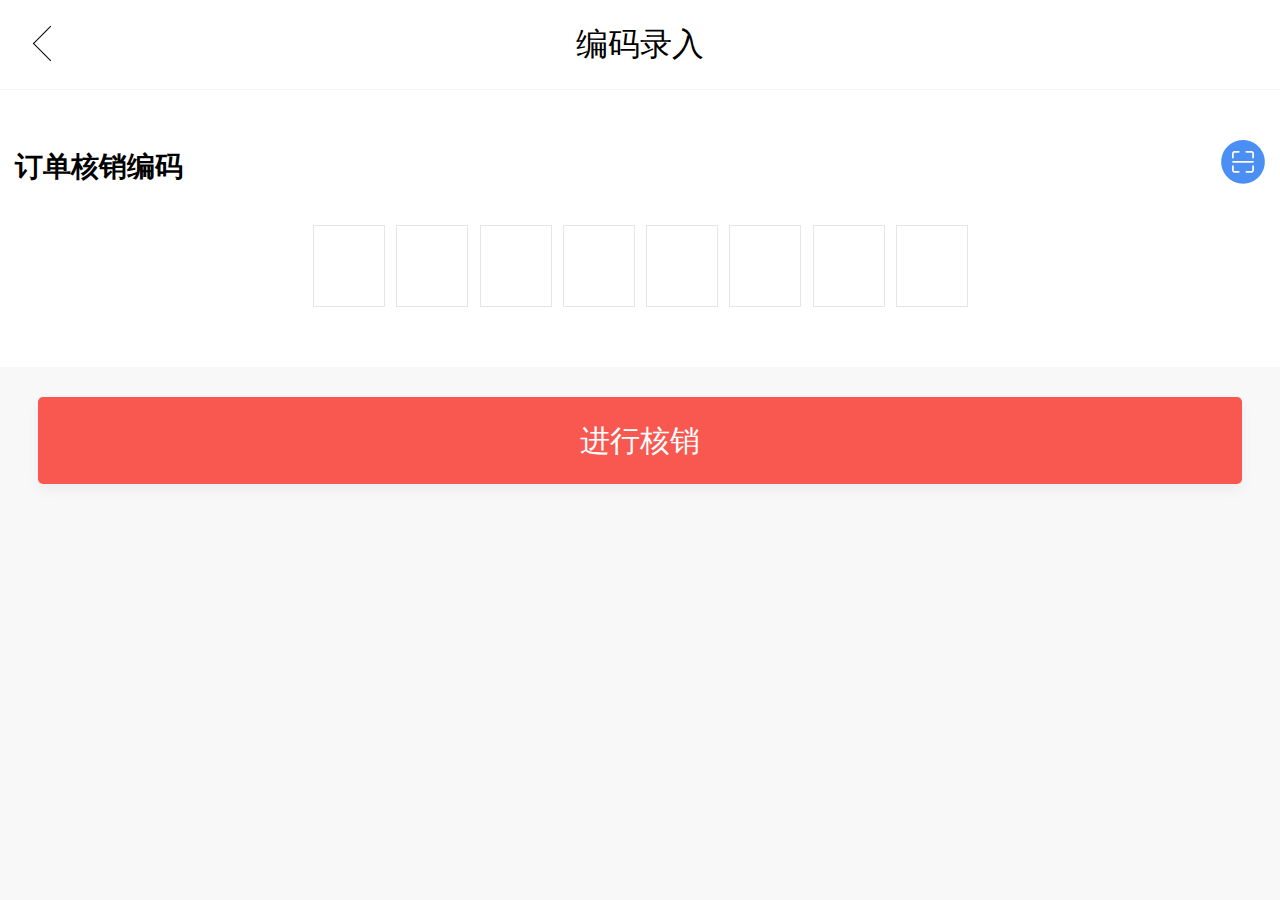
==== commit 8de5ac89: "sd" ====
--- a/ziti/pages/10.1-订单详情 - 副本.html
+++ b/ziti/pages/10.1-订单详情 - 副本.html
@@ -88,7 +88,7 @@
                 $(this).val("");
             }
         });
-        if (len == 8) {
+        if (len == 18) {
             //执行其他操作
         }
     });
--- a/ziti/assets/css/all.css
+++ b/ziti/assets/css/all.css
@@ -28,7 +28,7 @@
 }
 
 .text-muted {
-  margin-top: 0.133333rem;
+  margin-top: 0.066667rem;
   color: #949494;
 }
 
@@ -193,7 +193,7 @@
 .images-22 {
   width: 0.146667rem;
   height: 0.18rem;
-  margin-top: 0.053333rem;
+  margin-top: 0;
   margin-right: 0.033333rem;
 }
 
@@ -297,23 +297,30 @@
   border: none;
   font-size: 0.12rem;
   opacity: 0;
-  z-index: 1;
   letter-spacing: 0.233333rem;
+  box-shadow: 0!important;
+  outline: none;
 }
 
 .fake-box input {
   width: 0.466667rem;
   height: 0.533333rem;
   border: none;
+  background: #fff;
   border: 0.006667rem solid #e5e5e5;
   text-align: center;
   font-size: 0.2rem;
-  background: none;
-  margin-right: 0.066667rem;
+  margin-right: 0.053333rem;
+  outline: none;
 }
 
 .fake-box input:nth-child(8) {
   margin-right: 0;
+}
+
+.fake-box {
+  text-align: center;
+  background: #fff;
 }
 
 .images-45 img {
--- a/ziti/assets/css/all.css
+++ b/ziti/assets/css/all.css
@@ -28,7 +28,7 @@
 }
 
 .text-muted {
-  margin-top: 0.133333rem;
+  margin-top: 0.066667rem;
   color: #949494;
 }
 
@@ -193,7 +193,7 @@
 .images-22 {
   width: 0.146667rem;
   height: 0.18rem;
-  margin-top: 0.053333rem;
+  margin-top: 0;
   margin-right: 0.033333rem;
 }
 
@@ -297,23 +297,30 @@
   border: none;
   font-size: 0.12rem;
   opacity: 0;
-  z-index: 1;
   letter-spacing: 0.233333rem;
+  box-shadow: 0!important;
+  outline: none;
 }
 
 .fake-box input {
   width: 0.466667rem;
   height: 0.533333rem;
   border: none;
+  background: #fff;
   border: 0.006667rem solid #e5e5e5;
   text-align: center;
   font-size: 0.2rem;
-  background: none;
-  margin-right: 0.066667rem;
+  margin-right: 0.053333rem;
+  outline: none;
 }
 
 .fake-box input:nth-child(8) {
   margin-right: 0;
+}
+
+.fake-box {
+  text-align: center;
+  background: #fff;
 }
 
 .images-45 img {
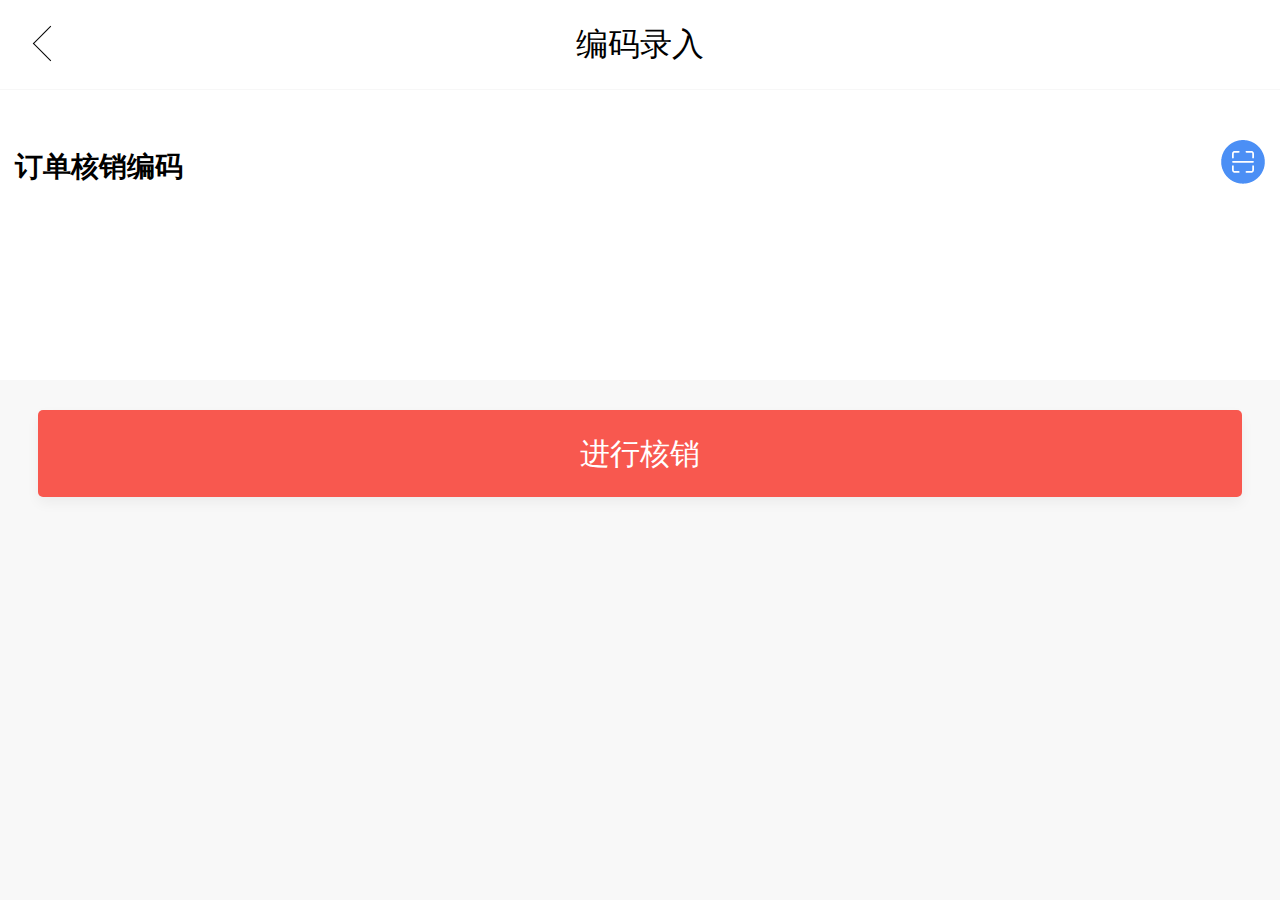
==== commit 281f49da: "dg" ====
--- a/ziti/pages/10.1-订单详情 - 副本.html
+++ b/ziti/pages/10.1-订单详情 - 副本.html
@@ -88,7 +88,7 @@
                 $(this).val("");
             }
         });
-        if (len == 18) {
+        if (len == 8) {
             //执行其他操作
         }
     });
--- a/ziti/assets/css/all.css
+++ b/ziti/assets/css/all.css
@@ -298,20 +298,21 @@
   font-size: 0.12rem;
   opacity: 0;
   letter-spacing: 0.233333rem;
-  box-shadow: 0!important;
   outline: none;
+  color: transparent;
 }
 
 .fake-box input {
   width: 0.466667rem;
   height: 0.533333rem;
   border: none;
+  box-shadow: 0 6px 13px rgba(0, 0, 0, 0) !important;
   background: #fff;
-  border: 0.006667rem solid #e5e5e5;
   text-align: center;
   font-size: 0.2rem;
   margin-right: 0.053333rem;
-  outline: none;
+  padding-top: 0.1rem;
+  outline: none!important;
 }
 
 .fake-box input:nth-child(8) {
--- a/ziti/assets/css/all.css
+++ b/ziti/assets/css/all.css
@@ -298,20 +298,21 @@
   font-size: 0.12rem;
   opacity: 0;
   letter-spacing: 0.233333rem;
-  box-shadow: 0!important;
   outline: none;
+  color: transparent;
 }
 
 .fake-box input {
   width: 0.466667rem;
   height: 0.533333rem;
   border: none;
+  box-shadow: 0 6px 13px rgba(0, 0, 0, 0) !important;
   background: #fff;
-  border: 0.006667rem solid #e5e5e5;
   text-align: center;
   font-size: 0.2rem;
   margin-right: 0.053333rem;
-  outline: none;
+  padding-top: 0.1rem;
+  outline: none!important;
 }
 
 .fake-box input:nth-child(8) {
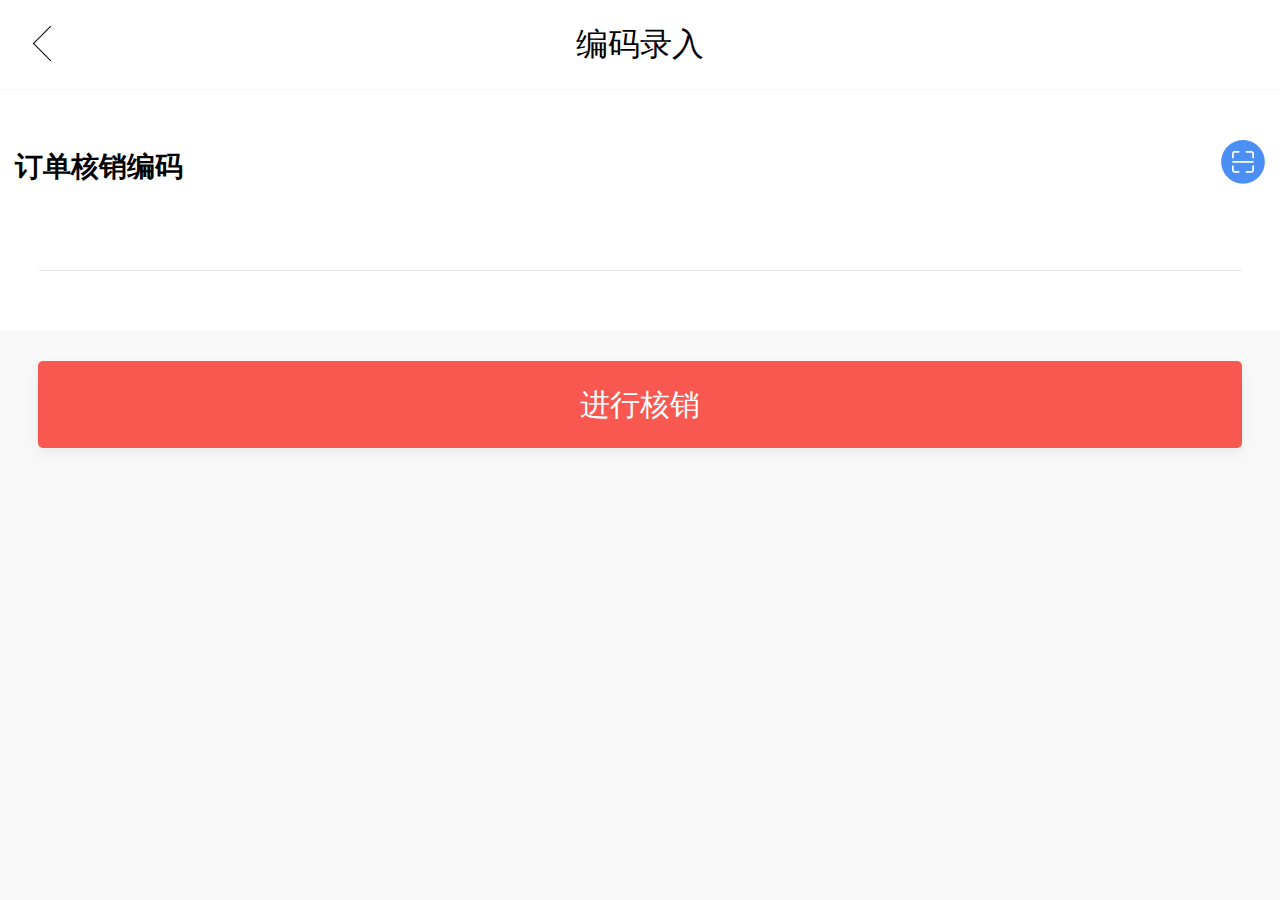
==== commit 846e95d1: "sdg" ====
--- a/ziti/pages/10.1-订单详情 - 副本.html
+++ b/ziti/pages/10.1-订单详情 - 副本.html
@@ -46,7 +46,8 @@
                 <div class="weui-cell__bd"><span class="fs28 font-600">订单核销编码</span></div>
                 <div class="weui-cell__ft"><span class="images-45"><img src="../assets/images/codeset.png"></span></div>
             </div>
-            <div class="pwd-box">
+            <div class="pwd-box"><input class="gulyw" type="" maxlength="8"></div>
+            <!-- <div class="pwd-box">
                 <input type="tel" maxlength="8" class="pwd-input" id="pwd-input">
                 <div class="fake-box">
                     <input type="text" readonly="">
@@ -58,7 +59,7 @@
                     <input type="text" readonly="">
                     <input type="text" readonly="">
                 </div>
-            </div>
+            </div> -->
         </div>
         <div class="guly"><a href="#" class="button-an">进行核销</a></div>
     </div>
--- a/ziti/assets/css/all.css
+++ b/ziti/assets/css/all.css
@@ -14,7 +14,7 @@
   background: #f8584f;
   color: #fff;
   font-size: 0.126667rem;
-  padding: 0.026667rem 0.033333rem;
+  padding: 0.013333rem 0.033333rem;
   border-radius: 0.033333rem;
   overflow: hidden;
 }
@@ -48,7 +48,7 @@
   color: #f29b76;
   border-radius: 0.02rem;
   font-size: 0.14rem;
-  padding: 0.02rem 0.046667rem;
+  padding: 0.006667rem 0.046667rem;
 }
 
 .weui-switch:before,
@@ -66,12 +66,19 @@
 .weui-switch:after,
 .weui-switch-cp__box:after {
   top: 0.02rem;
+  left: 0.02rem;
 }
 
 .weui-switch:checked:after,
 .weui-switch-cp__input:checked ~ .weui-switch-cp__box:after {
-  -webkit-transform: translateX(14px);
-          transform: translateX(14px);
+  -webkit-transform: translateX(12px);
+          transform: translateX(12px);
+}
+
+.weui-cell_access .weui-cell__ft:after {
+  width: 7px;
+  height: 7px;
+  border-color: #b1b1b1;
 }
 
 .backf {
@@ -308,10 +315,10 @@
   border: none;
   box-shadow: 0 6px 13px rgba(0, 0, 0, 0) !important;
   background: #fff;
+  border: 1px solid #e5e5e5;
   text-align: center;
   font-size: 0.2rem;
   margin-right: 0.053333rem;
-  padding-top: 0.1rem;
   outline: none!important;
 }
 
@@ -351,4 +358,21 @@
   width: 94%;
   margin: 0 auto;
   margin-top: 0.2rem;
+}
+
+.gulyw {
+  width: 100%;
+  border: 0;
+  outline: none;
+  padding: 0.1rem 0;
+  text-align: center;
+  border-bottom: 0.006667rem solid #e5e5e5;
+}
+
+.font-none {
+  font-weight: 100;
+}
+
+.color7 {
+  color: #7f7f7f;
 }--- a/ziti/assets/css/all.css
+++ b/ziti/assets/css/all.css
@@ -14,7 +14,7 @@
   background: #f8584f;
   color: #fff;
   font-size: 0.126667rem;
-  padding: 0.026667rem 0.033333rem;
+  padding: 0.013333rem 0.033333rem;
   border-radius: 0.033333rem;
   overflow: hidden;
 }
@@ -48,7 +48,7 @@
   color: #f29b76;
   border-radius: 0.02rem;
   font-size: 0.14rem;
-  padding: 0.02rem 0.046667rem;
+  padding: 0.006667rem 0.046667rem;
 }
 
 .weui-switch:before,
@@ -66,12 +66,19 @@
 .weui-switch:after,
 .weui-switch-cp__box:after {
   top: 0.02rem;
+  left: 0.02rem;
 }
 
 .weui-switch:checked:after,
 .weui-switch-cp__input:checked ~ .weui-switch-cp__box:after {
-  -webkit-transform: translateX(14px);
-          transform: translateX(14px);
+  -webkit-transform: translateX(12px);
+          transform: translateX(12px);
+}
+
+.weui-cell_access .weui-cell__ft:after {
+  width: 7px;
+  height: 7px;
+  border-color: #b1b1b1;
 }
 
 .backf {
@@ -308,10 +315,10 @@
   border: none;
   box-shadow: 0 6px 13px rgba(0, 0, 0, 0) !important;
   background: #fff;
+  border: 1px solid #e5e5e5;
   text-align: center;
   font-size: 0.2rem;
   margin-right: 0.053333rem;
-  padding-top: 0.1rem;
   outline: none!important;
 }
 
@@ -351,4 +358,21 @@
   width: 94%;
   margin: 0 auto;
   margin-top: 0.2rem;
+}
+
+.gulyw {
+  width: 100%;
+  border: 0;
+  outline: none;
+  padding: 0.1rem 0;
+  text-align: center;
+  border-bottom: 0.006667rem solid #e5e5e5;
+}
+
+.font-none {
+  font-weight: 100;
+}
+
+.color7 {
+  color: #7f7f7f;
 }